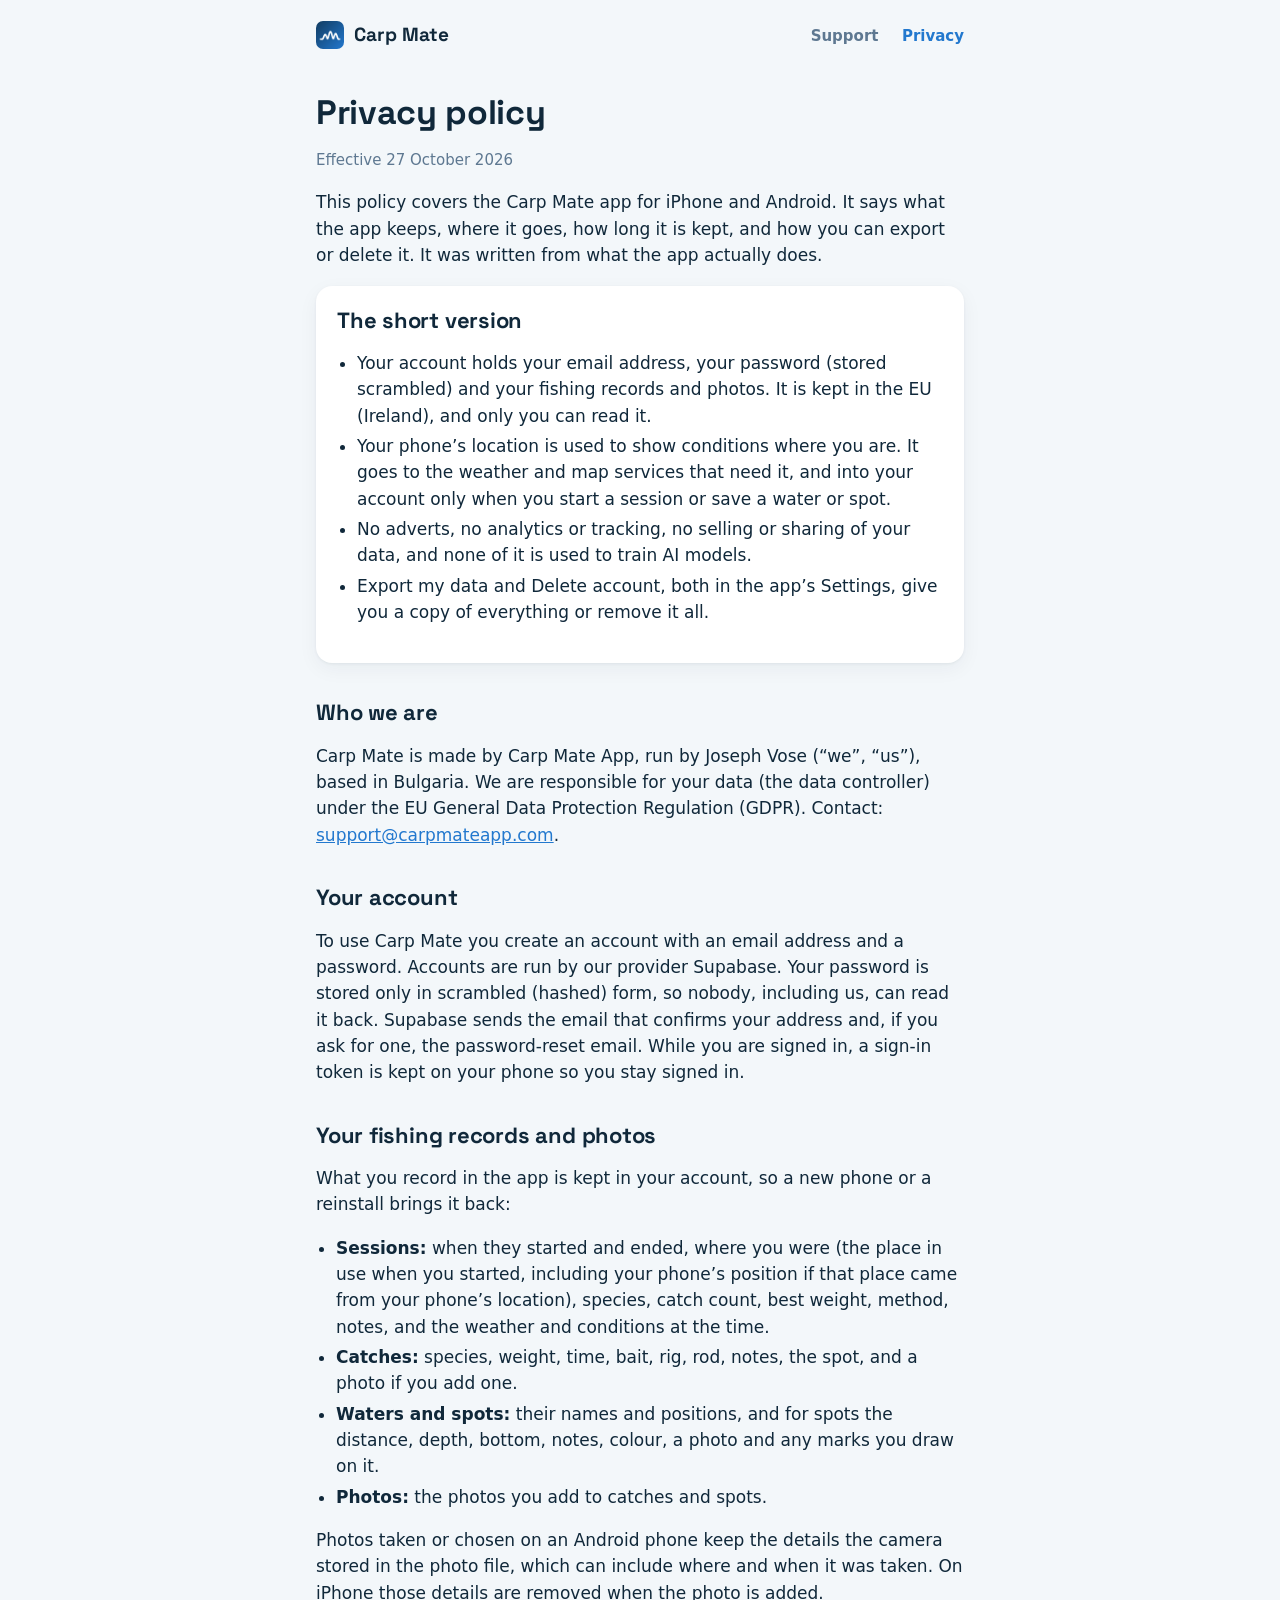
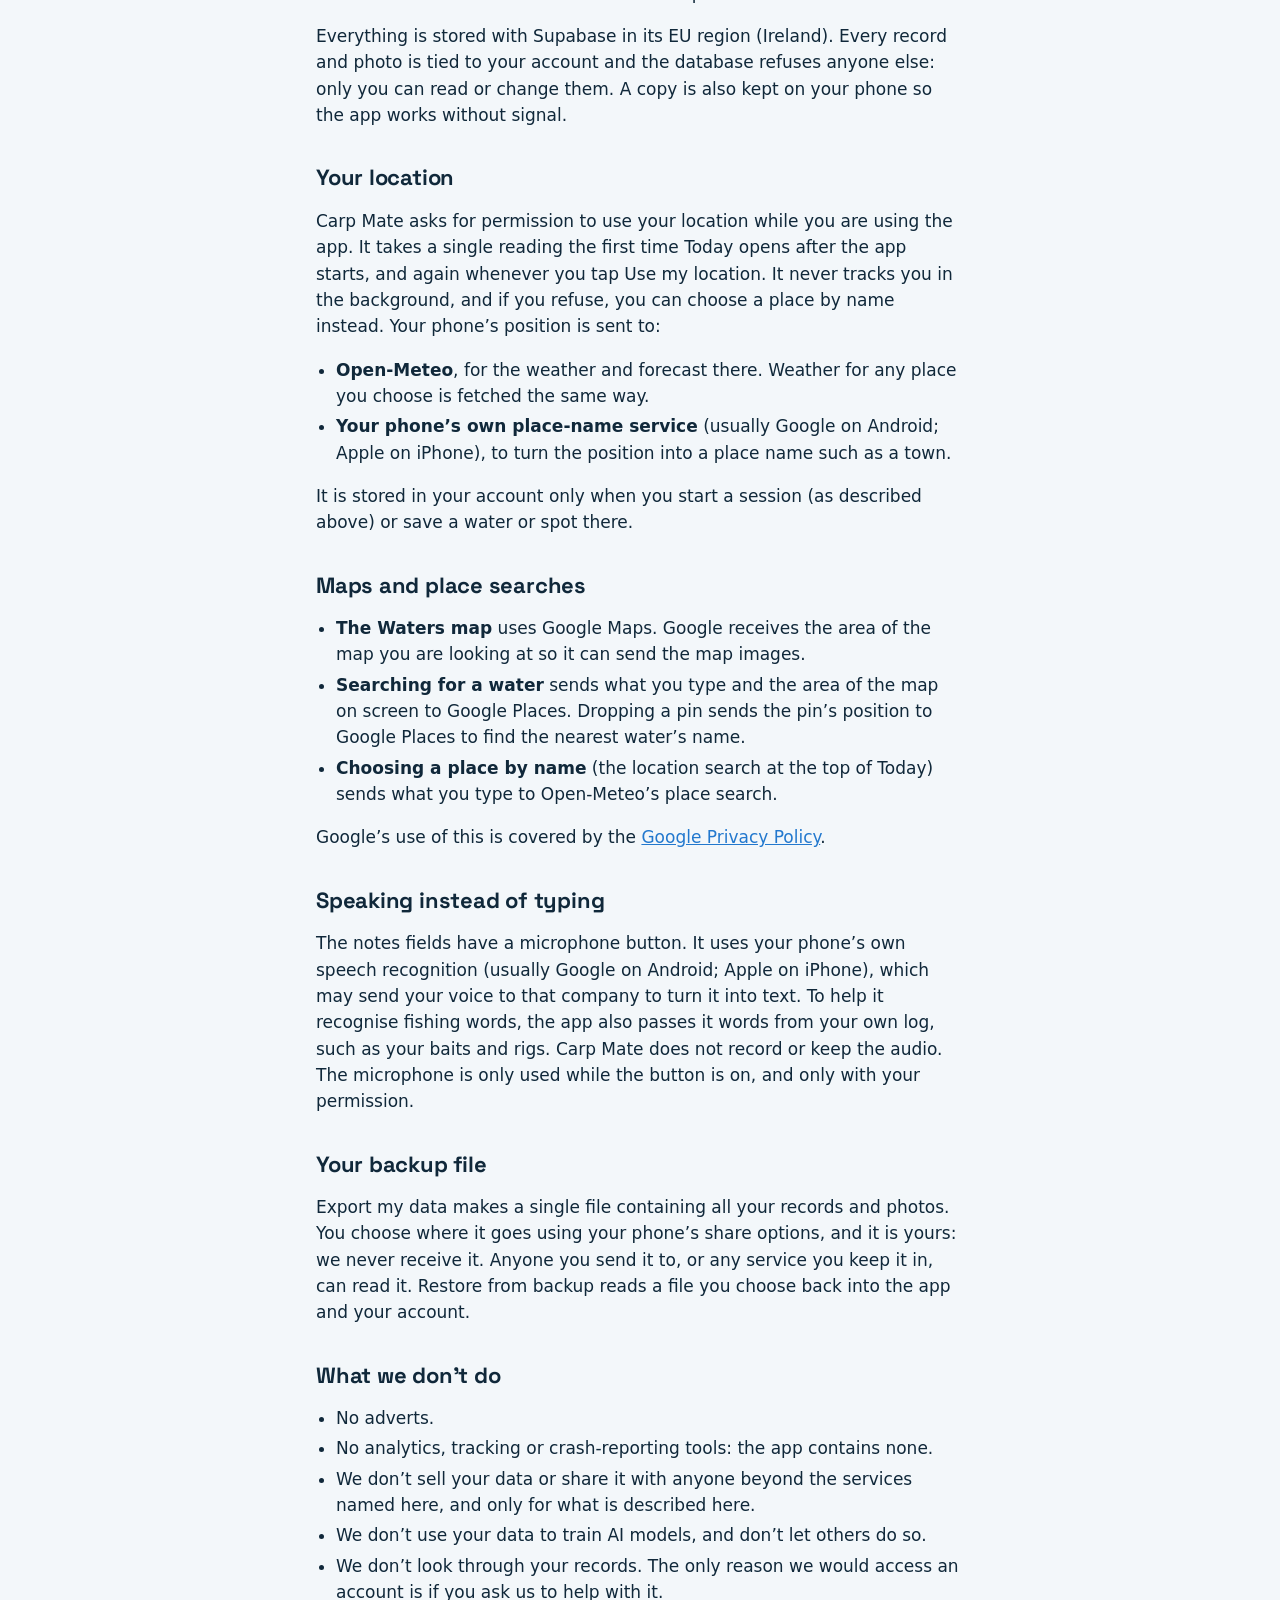
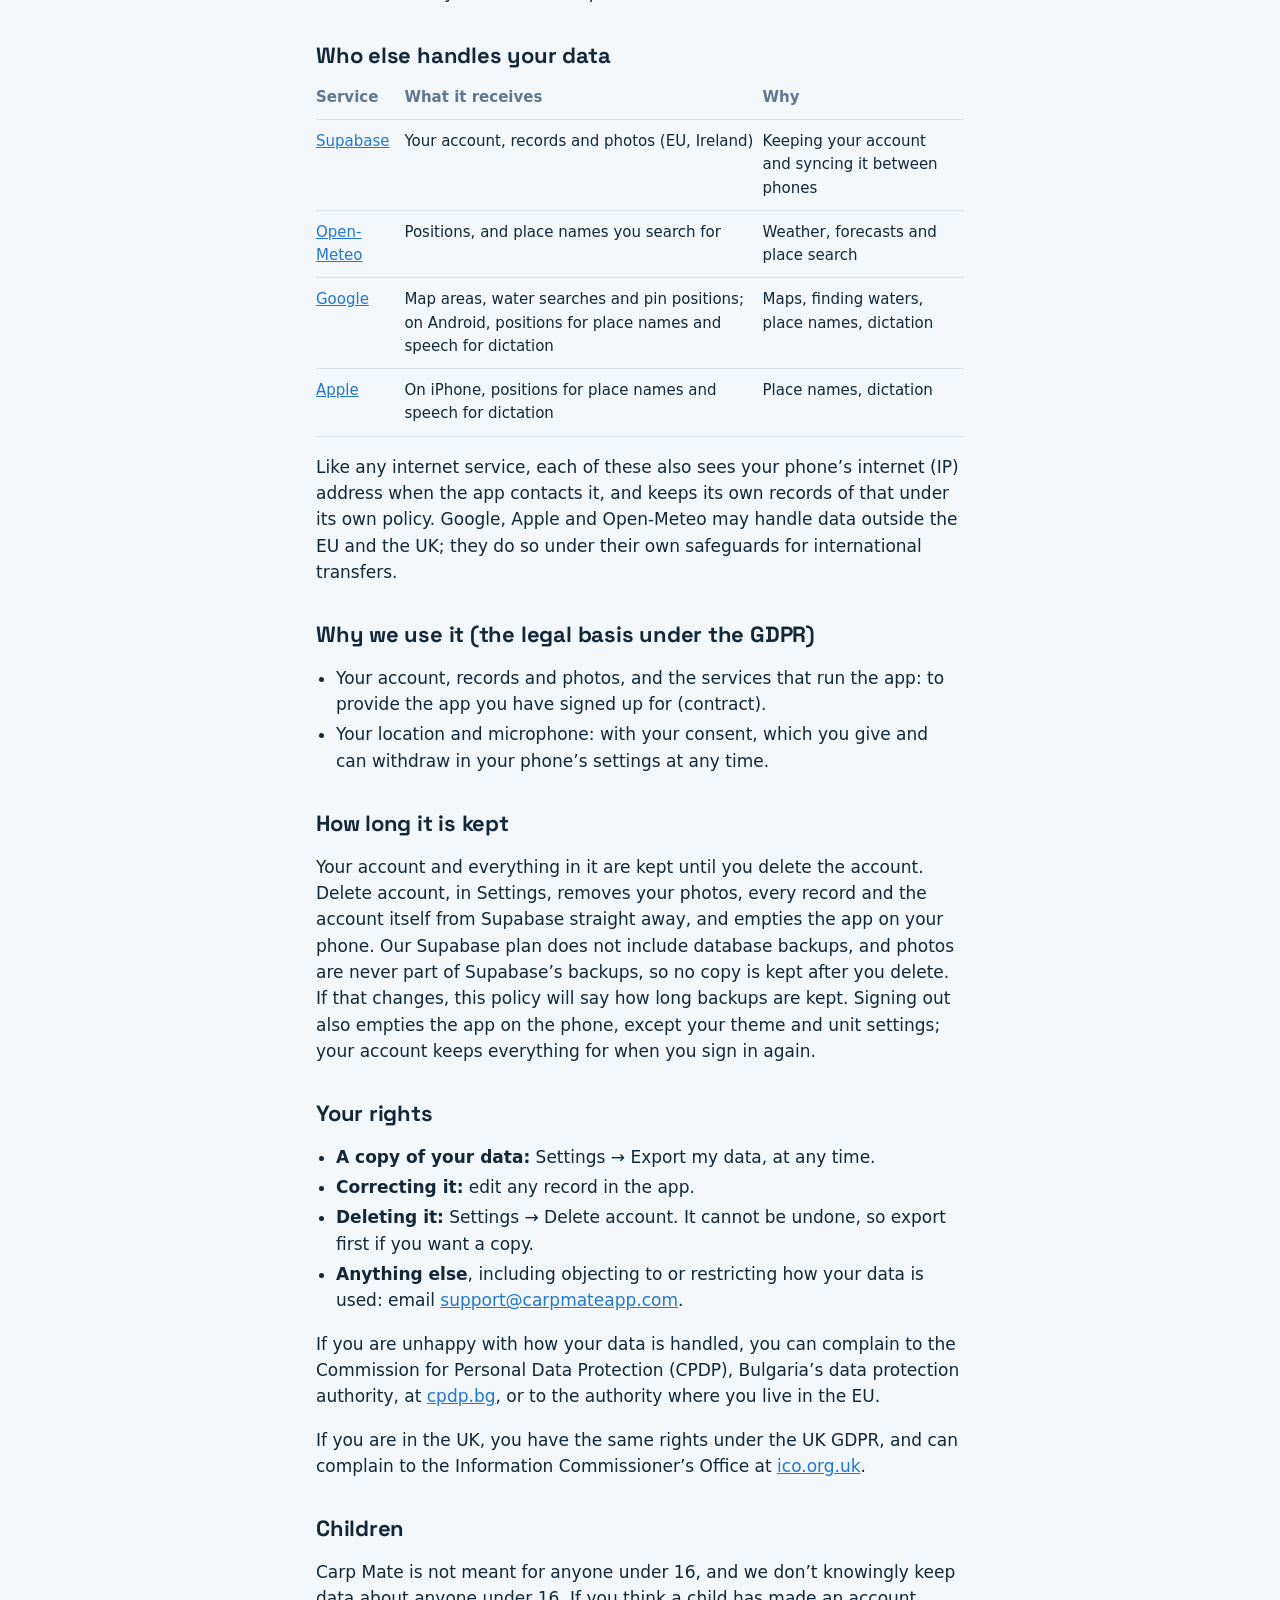
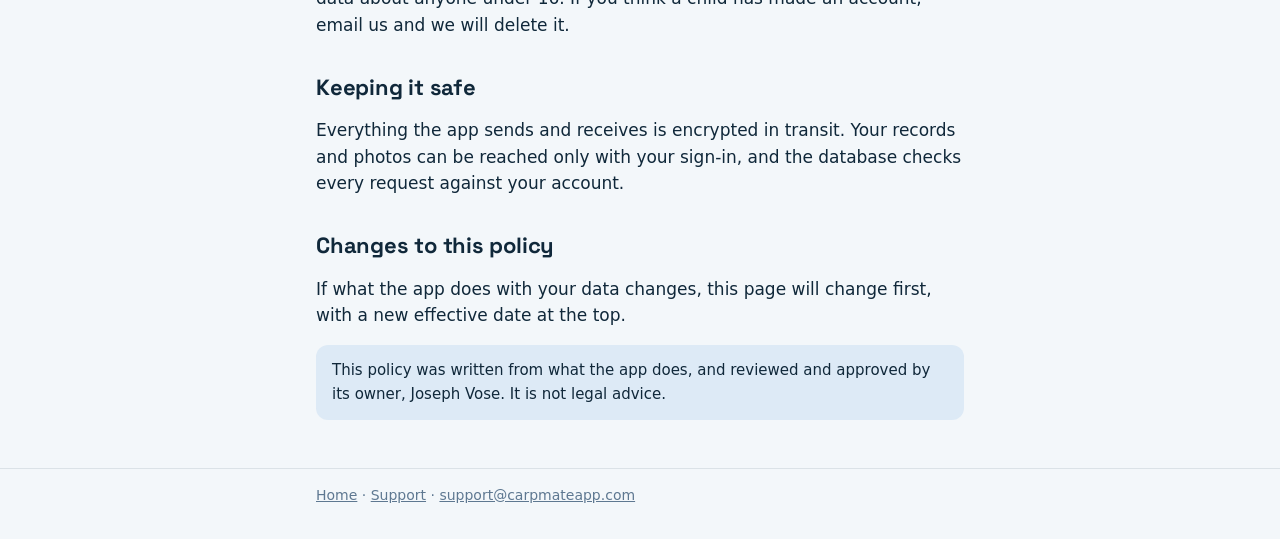
==== privacy/index.html @ 84f22485 "Privacy policy, as approved by the owner Written from what the app's code does (audited at 0d7dfba):" ====
<!doctype html>
<html lang="en-GB">
  <head>
    <meta charset="utf-8" />
    <meta name="viewport" content="width=device-width, initial-scale=1" />
    <title>Privacy policy · Carp Mate</title>
    <meta name="description" content="What Carp Mate keeps, where it goes, how long it is kept, and how to export or delete it." />
    <link rel="icon" href="/favicon.png" />
    <link rel="apple-touch-icon" href="/apple-touch-icon.png" />
    <link rel="stylesheet" href="/style.css" />
  </head>
  <body>
    <header class="site">
      <div class="wrap">
        <a class="brand" href="/"><img src="/favicon.png" alt="" />Carp Mate</a>
        <nav>
          <a href="/support/">Support</a>
          <a href="/privacy/" aria-current="page">Privacy</a>
        </nav>
      </div>
    </header>

    <main class="wrap">
      <h1>Privacy policy</h1>
      <p class="meta">Effective 27 October 2026</p>

      <p>
        This policy covers the Carp Mate app for iPhone and Android. It says what the app keeps,
        where it goes, how long it is kept, and how you can export or delete it. It was written from
        what the app actually does.
      </p>

      <div class="card">
        <h2 style="margin-top: 0">The short version</h2>
        <ul>
          <li>Your account holds your email address, your password (stored scrambled) and your fishing records and photos. It is kept in the EU (Ireland), and only you can read it.</li>
          <li>Your phone’s location is used to show conditions where you are. It goes to the weather and map services that need it, and into your account only when you start a session or save a water or spot.</li>
          <li>No adverts, no analytics or tracking, no selling or sharing of your data, and none of it is used to train AI models.</li>
          <li>Export my data and Delete account, both in the app’s Settings, give you a copy of everything or remove it all.</li>
        </ul>
      </div>

      <h2>Who we are</h2>
      <p>
        Carp Mate is made by Carp Mate App, run by Joseph Vose (“we”, “us”), based in
        Bulgaria. We are responsible for your data (the data controller) under the EU General Data
        Protection Regulation (GDPR). Contact:
        <a href="mailto:support@carpmateapp.com">support@carpmateapp.com</a>.
      </p>

      <h2>Your account</h2>
      <p>
        To use Carp Mate you create an account with an email address and a password. Accounts are
        run by our provider Supabase. Your password is stored only in scrambled (hashed) form, so
        nobody, including us, can read it back. Supabase sends the email that confirms your address
        and, if you ask for one, the password-reset email. While you are signed in, a sign-in token
        is kept on your phone so you stay signed in.
      </p>

      <h2>Your fishing records and photos</h2>
      <p>What you record in the app is kept in your account, so a new phone or a reinstall brings it back:</p>
      <ul>
        <li><strong>Sessions:</strong> when they started and ended, where you were (the place in use when you started, including your phone’s position if that place came from your phone’s location), species, catch count, best weight, method, notes, and the weather and conditions at the time.</li>
        <li><strong>Catches:</strong> species, weight, time, bait, rig, rod, notes, the spot, and a photo if you add one.</li>
        <li><strong>Waters and spots:</strong> their names and positions, and for spots the distance, depth, bottom, notes, colour, a photo and any marks you draw on it.</li>
        <li><strong>Photos:</strong> the photos you add to catches and spots.</li>
      </ul>
      <p>
        Photos taken or chosen on an Android phone keep the details the camera stored in the photo
        file, which can include where and when it was taken. On iPhone those details are removed
        when the photo is added.
      </p>
      <p>
        Everything is stored with Supabase in its EU region (Ireland). Every record and photo is tied
        to your account and the database refuses anyone else: only you can read or change them. A
        copy is also kept on your phone so the app works without signal.
      </p>

      <h2>Your location</h2>
      <p>
        Carp Mate asks for permission to use your location while you are using the app. It takes a
        single reading the first time Today opens after the app starts, and again whenever you tap Use my location. It never tracks you in
        the background, and if you refuse, you can choose a place by name instead. Your phone’s
        position is sent to:
      </p>
      <ul>
        <li><strong>Open-Meteo</strong>, for the weather and forecast there. Weather for any place you choose is fetched the same way.</li>
        <li><strong>Your phone’s own place-name service</strong> (usually Google on Android; Apple on iPhone), to turn the position into a place name such as a town.</li>
      </ul>
      <p>
        It is stored in your account only when you start a session (as described above) or save a
        water or spot there.
      </p>

      <h2>Maps and place searches</h2>
      <ul>
        <li><strong>The Waters map</strong> uses Google Maps. Google receives the area of the map you are looking at so it can send the map images.</li>
        <li><strong>Searching for a water</strong> sends what you type and the area of the map on screen to Google Places. Dropping a pin sends the pin’s position to Google Places to find the nearest water’s name.</li>
        <li><strong>Choosing a place by name</strong> (the location search at the top of Today) sends what you type to Open-Meteo’s place search.</li>
      </ul>
      <p>
        Google’s use of this is covered by the
        <a href="https://policies.google.com/privacy">Google Privacy Policy</a>.
      </p>

      <h2>Speaking instead of typing</h2>
      <p>
        The notes fields have a microphone button. It uses your phone’s own speech recognition
        (usually Google on Android; Apple on iPhone), which may send your voice to that company to turn it
        into text. To help it recognise fishing words, the app also passes it words from your own log,
        such as your baits and rigs. Carp Mate does not record or keep the audio. The microphone is
        only used while the button is on, and only with your permission.
      </p>

      <h2>Your backup file</h2>
      <p>
        Export my data makes a single file containing all your records and photos. You choose where
        it goes using your phone’s share options, and it is yours: we never receive it. Anyone you
        send it to, or any service you keep it in, can read it. Restore from backup reads a file you
        choose back into the app and your account.
      </p>

      <h2>What we don’t do</h2>
      <ul>
        <li>No adverts.</li>
        <li>No analytics, tracking or crash-reporting tools: the app contains none.</li>
        <li>We don’t sell your data or share it with anyone beyond the services named here, and only for what is described here.</li>
        <li>We don’t use your data to train AI models, and don’t let others do so.</li>
        <li>We don’t look through your records. The only reason we would access an account is if you ask us to help with it.</li>
      </ul>

      <h2 id="who-else">Who else handles your data</h2>
      <div class="table-scroll">
        <table>
          <thead>
            <tr><th>Service</th><th>What it receives</th><th>Why</th></tr>
          </thead>
          <tbody>
            <tr>
              <td><a href="https://supabase.com/privacy">Supabase</a></td>
              <td>Your account, records and photos (EU, Ireland)</td>
              <td>Keeping your account and syncing it between phones</td>
            </tr>
            <tr>
              <td><a href="https://open-meteo.com/en/terms">Open-Meteo</a></td>
              <td>Positions, and place names you search for</td>
              <td>Weather, forecasts and place search</td>
            </tr>
            <tr>
              <td><a href="https://policies.google.com/privacy">Google</a></td>
              <td>Map areas, water searches and pin positions; on Android, positions for place names and speech for dictation</td>
              <td>Maps, finding waters, place names, dictation</td>
            </tr>
            <tr>
              <td><a href="https://www.apple.com/legal/privacy/">Apple</a></td>
              <td>On iPhone, positions for place names and speech for dictation</td>
              <td>Place names, dictation</td>
            </tr>
          </tbody>
        </table>
      </div>
      <p>
        Like any internet service, each of these also sees your phone’s internet (IP) address when the
        app contacts it, and keeps its own records of that under its own policy. Google, Apple and
        Open-Meteo may handle data outside the EU and the UK; they do so under their own safeguards
        for international transfers.
      </p>

      <h2>Why we use it (the legal basis under the GDPR)</h2>
      <ul>
        <li>Your account, records and photos, and the services that run the app: to provide the app you have signed up for (contract).</li>
        <li>Your location and microphone: with your consent, which you give and can withdraw in your phone’s settings at any time.</li>
      </ul>

      <h2>How long it is kept</h2>
      <p>
        Your account and everything in it are kept until you delete the account. Delete account, in
        Settings, removes your photos, every record and the account itself from Supabase straight
        away, and empties the app on your phone. Our Supabase plan does not include database
        backups, and photos are never part of Supabase’s backups, so no copy is kept after you
        delete. If that changes, this policy will say how long backups are kept. Signing out also empties the app on the phone,
        except your theme and unit settings; your account keeps everything for when you sign in
        again.
      </p>

      <h2>Your rights</h2>
      <ul>
        <li><strong>A copy of your data:</strong> Settings → Export my data, at any time.</li>
        <li><strong>Correcting it:</strong> edit any record in the app.</li>
        <li><strong>Deleting it:</strong> Settings → Delete account. It cannot be undone, so export first if you want a copy.</li>
        <li><strong>Anything else</strong>, including objecting to or restricting how your data is used: email <a href="mailto:support@carpmateapp.com">support@carpmateapp.com</a>.</li>
      </ul>
      <p>
        If you are unhappy with how your data is handled, you can complain to the Commission for
        Personal Data Protection (CPDP), Bulgaria’s data protection authority, at
        <a href="https://cpdp.bg/">cpdp.bg</a>, or to the authority where you live in the EU.
      </p>
      <p>
        If you are in the UK, you have the same rights under the UK GDPR, and can complain to the
        Information Commissioner’s Office at
        <a href="https://ico.org.uk/make-a-complaint/">ico.org.uk</a>.
      </p>

      <h2>Children</h2>
      <p>
        Carp Mate is not meant for anyone under 16, and we don’t knowingly keep data about anyone
        under 16. If you think a child has made an account, email us and we will delete it.
      </p>

      <h2>Keeping it safe</h2>
      <p>
        Everything the app sends and receives is encrypted in transit. Your records and photos can
        be reached only with your sign-in, and the database checks every request against your
        account.
      </p>

      <h2>Changes to this policy</h2>
      <p>
        If what the app does with your data changes, this page will change first, with a new
        effective date at the top.
      </p>

      <p class="note">
        This policy was written from what the app does, and reviewed and approved by its owner,
        Joseph Vose. It is not legal advice.
      </p>
    </main>

    <footer class="site">
      <div class="wrap">
        <a href="/">Home</a> · <a href="/support/">Support</a> ·
        <a href="mailto:support@carpmateapp.com">support@carpmateapp.com</a>
      </div>
    </footer>
  </body>
</html>
---- style.css ----
/* Carp Mate site: the app's own tokens, light and dark. No external requests. */

@font-face {
  font-family: 'Space Grotesk';
  src: url('/fonts/SpaceGrotesk_600SemiBold.ttf') format('truetype');
  font-weight: 600;
  font-display: swap;
}
@font-face {
  font-family: 'Space Grotesk';
  src: url('/fonts/SpaceGrotesk_700Bold.ttf') format('truetype');
  font-weight: 700;
  font-display: swap;
}

:root {
  --ground: #f3f7fa;
  --card: #ffffff;
  --ink: #10283a;
  --muted: #5e7891;
  --faint: #93a9bc;
  --accent: #2278ce;
  --accent-soft: rgba(34, 120, 206, 0.1);
  --divider: rgba(16, 40, 58, 0.1);
  --shadow: 0 1px 3px rgba(16, 40, 58, 0.06), 0 6px 20px rgba(16, 40, 58, 0.05);
  --hairline: transparent;
  color-scheme: light dark;
}

@media (prefers-color-scheme: dark) {
  :root {
    --ground: #0a100d;
    --card: #121a14;
    --ink: #e6efe8;
    --muted: #8aa091;
    --faint: #566459;
    --accent: #a9e344;
    --accent-soft: rgba(169, 227, 68, 0.1);
    --divider: rgba(230, 255, 240, 0.1);
    --shadow: none;
    --hairline: rgba(230, 255, 240, 0.08);
  }
}

* {
  box-sizing: border-box;
}

html {
  -webkit-text-size-adjust: 100%;
}

body {
  margin: 0;
  background: var(--ground);
  color: var(--ink);
  font: 17px/1.55 system-ui, -apple-system, 'Segoe UI', Roboto, sans-serif;
}

.wrap {
  max-width: 680px;
  margin: 0 auto;
  padding: 0 16px;
}

header.site {
  padding: 20px 0;
}
header.site .wrap {
  display: flex;
  align-items: center;
  justify-content: space-between;
  gap: 16px;
}
.brand {
  display: flex;
  align-items: center;
  gap: 10px;
  color: var(--ink);
  text-decoration: none;
  font-family: 'Space Grotesk', system-ui, sans-serif;
  font-weight: 700;
  font-size: 19px;
}
.brand img {
  width: 28px;
  height: 28px;
  border-radius: 7px;
}
nav a {
  color: var(--muted);
  text-decoration: none;
  font-weight: 600;
  font-size: 15px;
  margin-left: 18px;
}
nav a:hover,
nav a[aria-current='page'] {
  color: var(--accent);
}

h1,
h2,
h3 {
  font-family: 'Space Grotesk', system-ui, sans-serif;
  line-height: 1.2;
  letter-spacing: -0.01em;
}
h1 {
  font-size: 34px;
  margin: 24px 0 8px;
}
h2 {
  font-size: 22px;
  margin: 36px 0 8px;
}
h3 {
  font-size: 18px;
  margin: 24px 0 6px;
}

a {
  color: var(--accent);
}

.lead {
  color: var(--muted);
  font-size: 19px;
  margin-top: 0;
}

.card {
  background: var(--card);
  border-radius: 16px;
  box-shadow: var(--shadow);
  border: 1px solid var(--hairline);
  padding: 20px;
  margin: 16px 0;
}

.meta {
  color: var(--muted);
  font-size: 15px;
}

.note {
  background: var(--accent-soft);
  border-radius: 12px;
  padding: 14px 16px;
  margin: 16px 0;
  font-size: 15px;
}

table {
  width: 100%;
  border-collapse: collapse;
  font-size: 15px;
}
th,
td {
  text-align: left;
  vertical-align: top;
  padding: 10px 8px 10px 0;
  border-bottom: 1px solid var(--divider);
}
th {
  color: var(--muted);
  font-weight: 600;
}
.table-scroll {
  overflow-x: auto;
}

ul {
  padding-left: 20px;
}
li {
  margin: 4px 0;
}

/* Home */
.hero {
  text-align: left;
  padding: 24px 0 8px;
}
.hero svg {
  display: block;
  width: 100%;
  height: auto;
  max-height: 240px;
}
.hero h1 {
  font-size: 44px;
  margin: 8px 0 4px;
}
.points {
  list-style: none;
  padding: 0;
}
.points li {
  margin: 10px 0;
}
.points strong {
  font-family: 'Space Grotesk', system-ui, sans-serif;
}
.availability {
  color: var(--muted);
}

footer.site {
  margin: 48px 0 32px;
  padding-top: 16px;
  border-top: 1px solid var(--divider);
  color: var(--muted);
  font-size: 14px;
}
footer.site a {
  color: var(--muted);
}

@media (max-width: 420px) {
  h1 {
    font-size: 28px;
  }
  .hero h1 {
    font-size: 36px;
  }
  nav a {
    margin-left: 12px;
  }
}
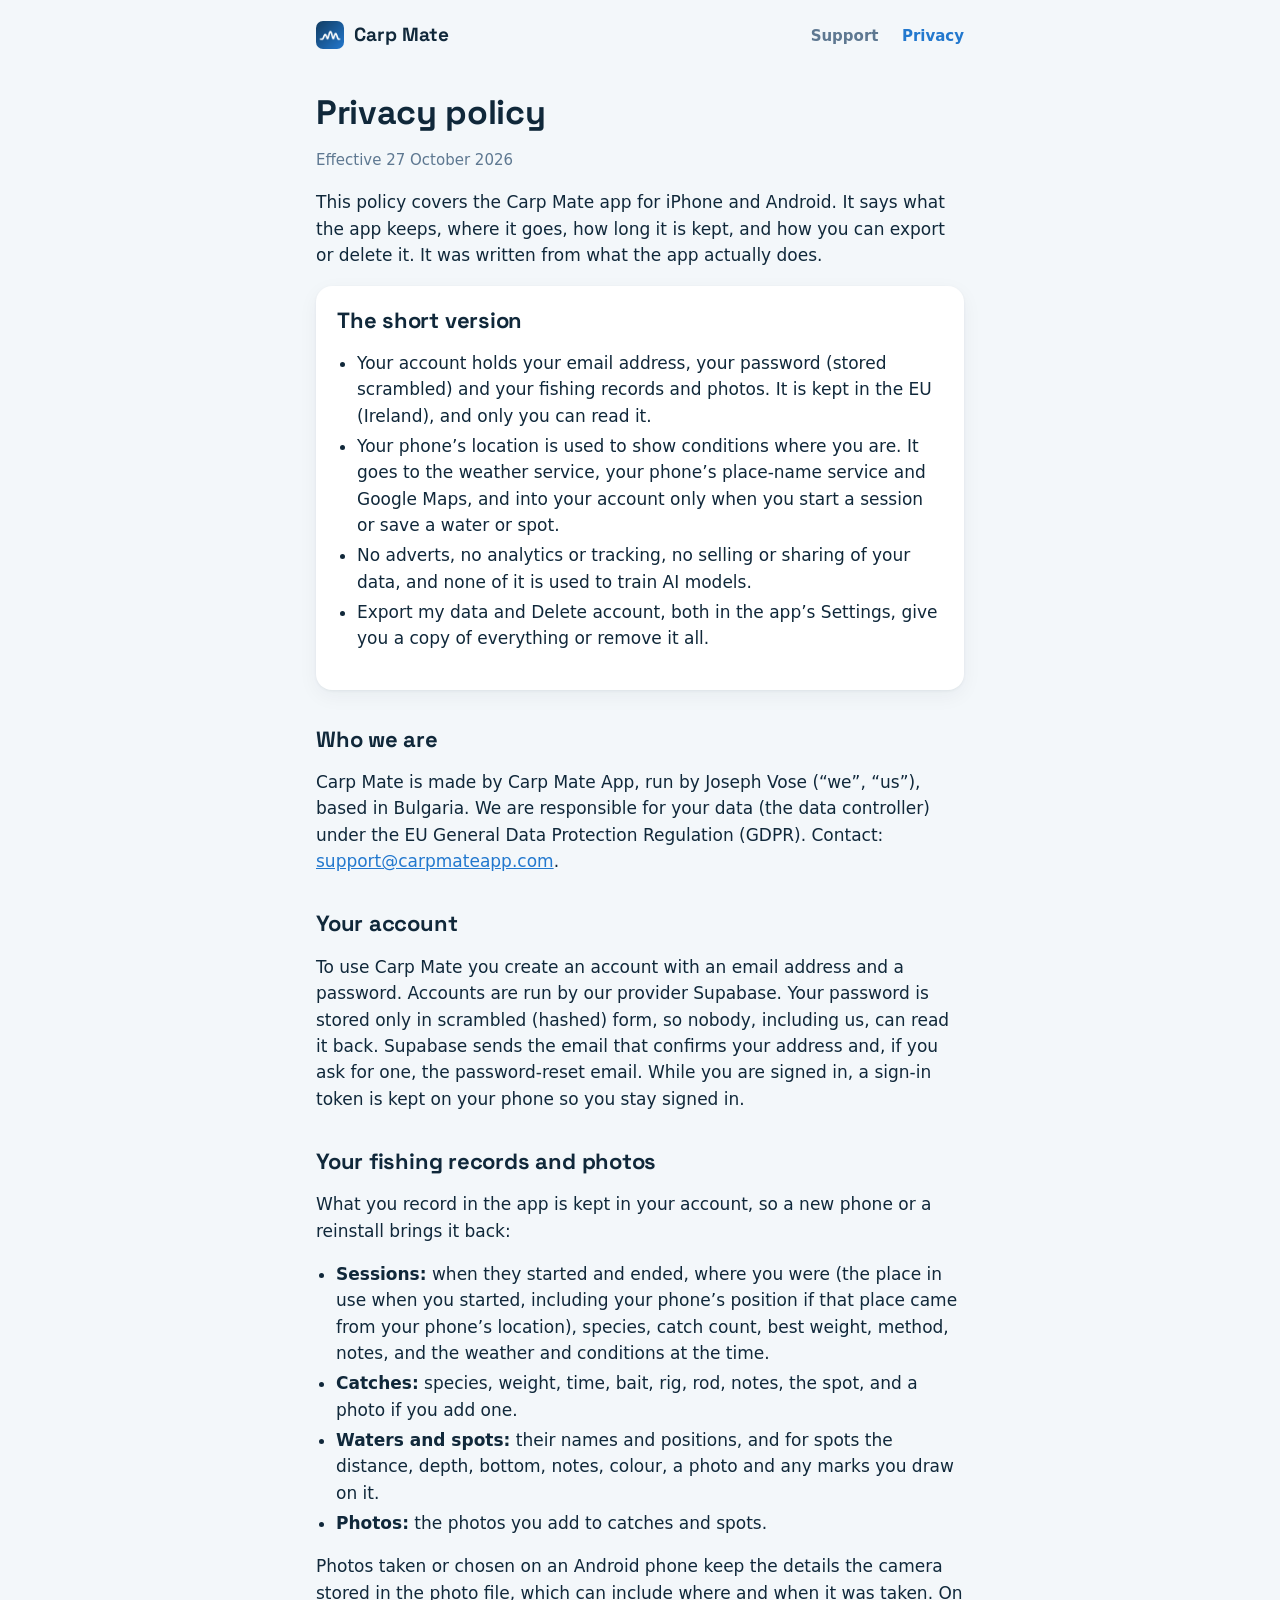
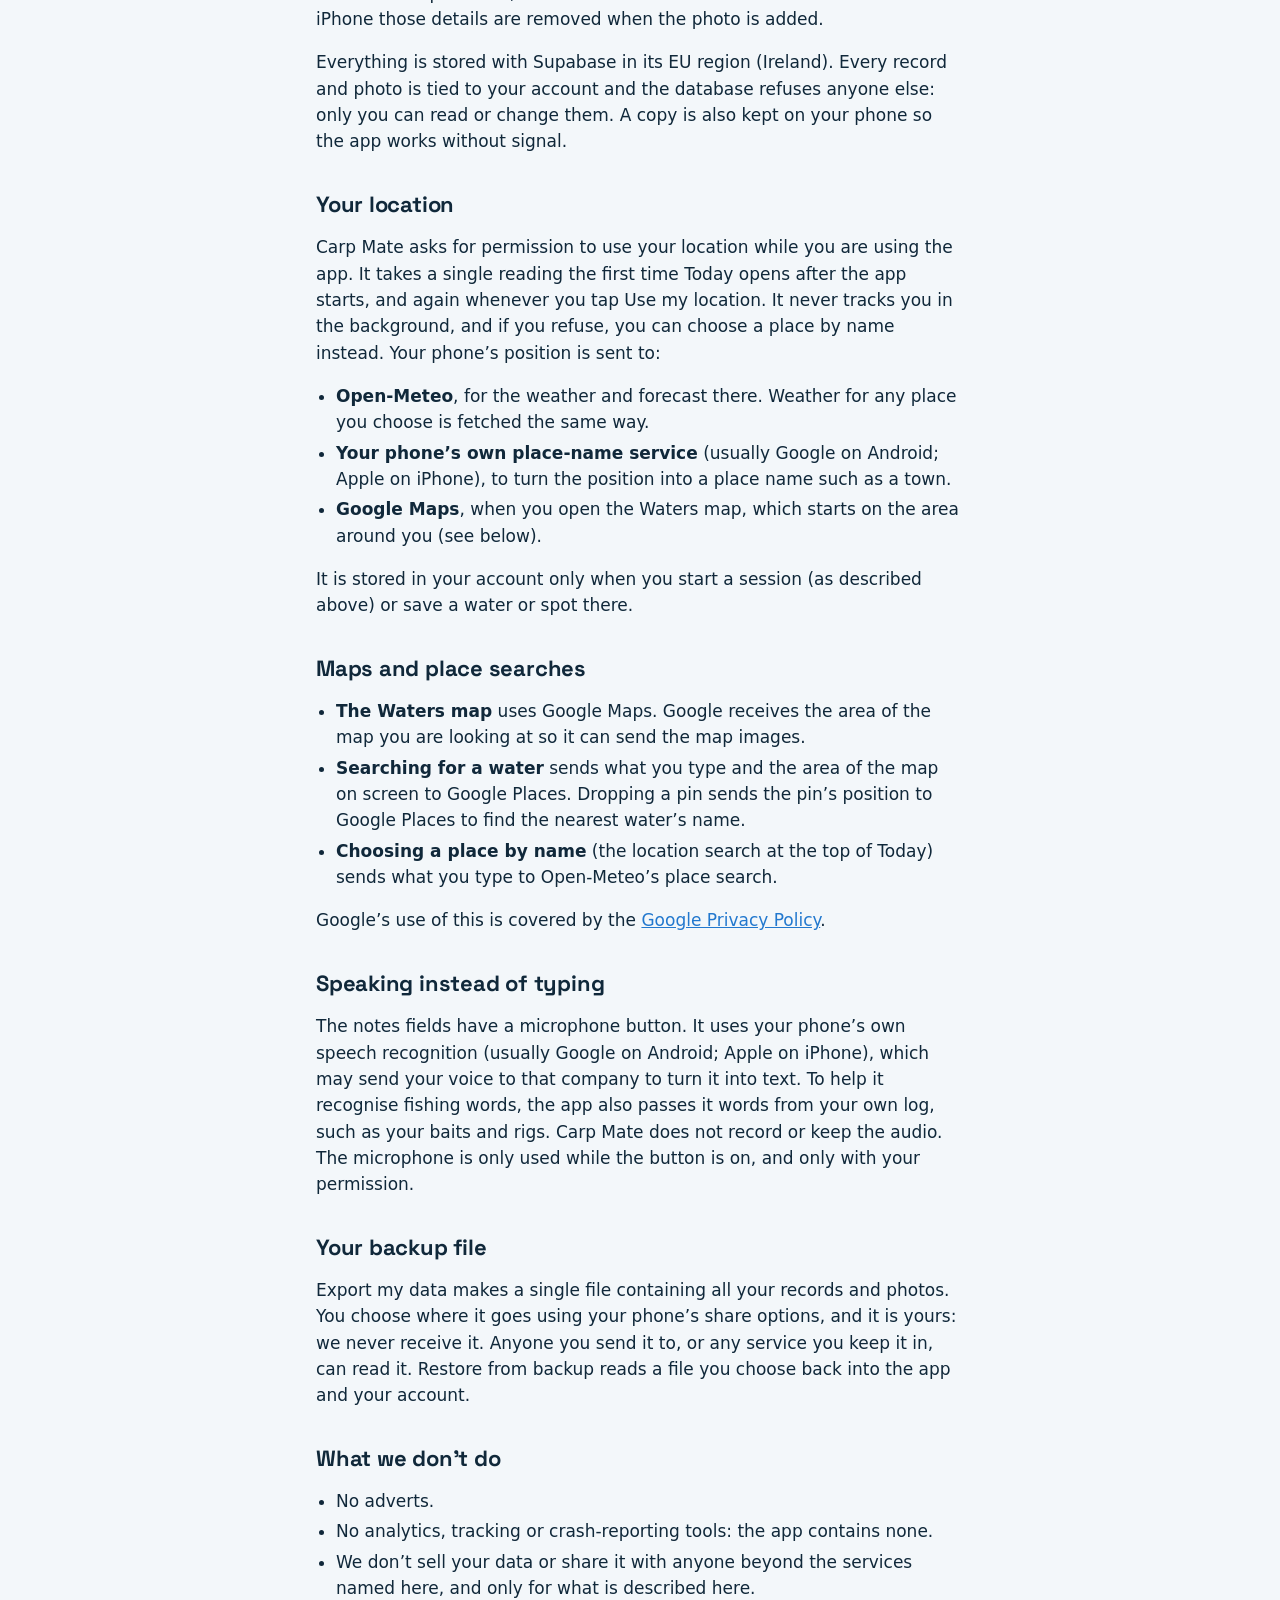
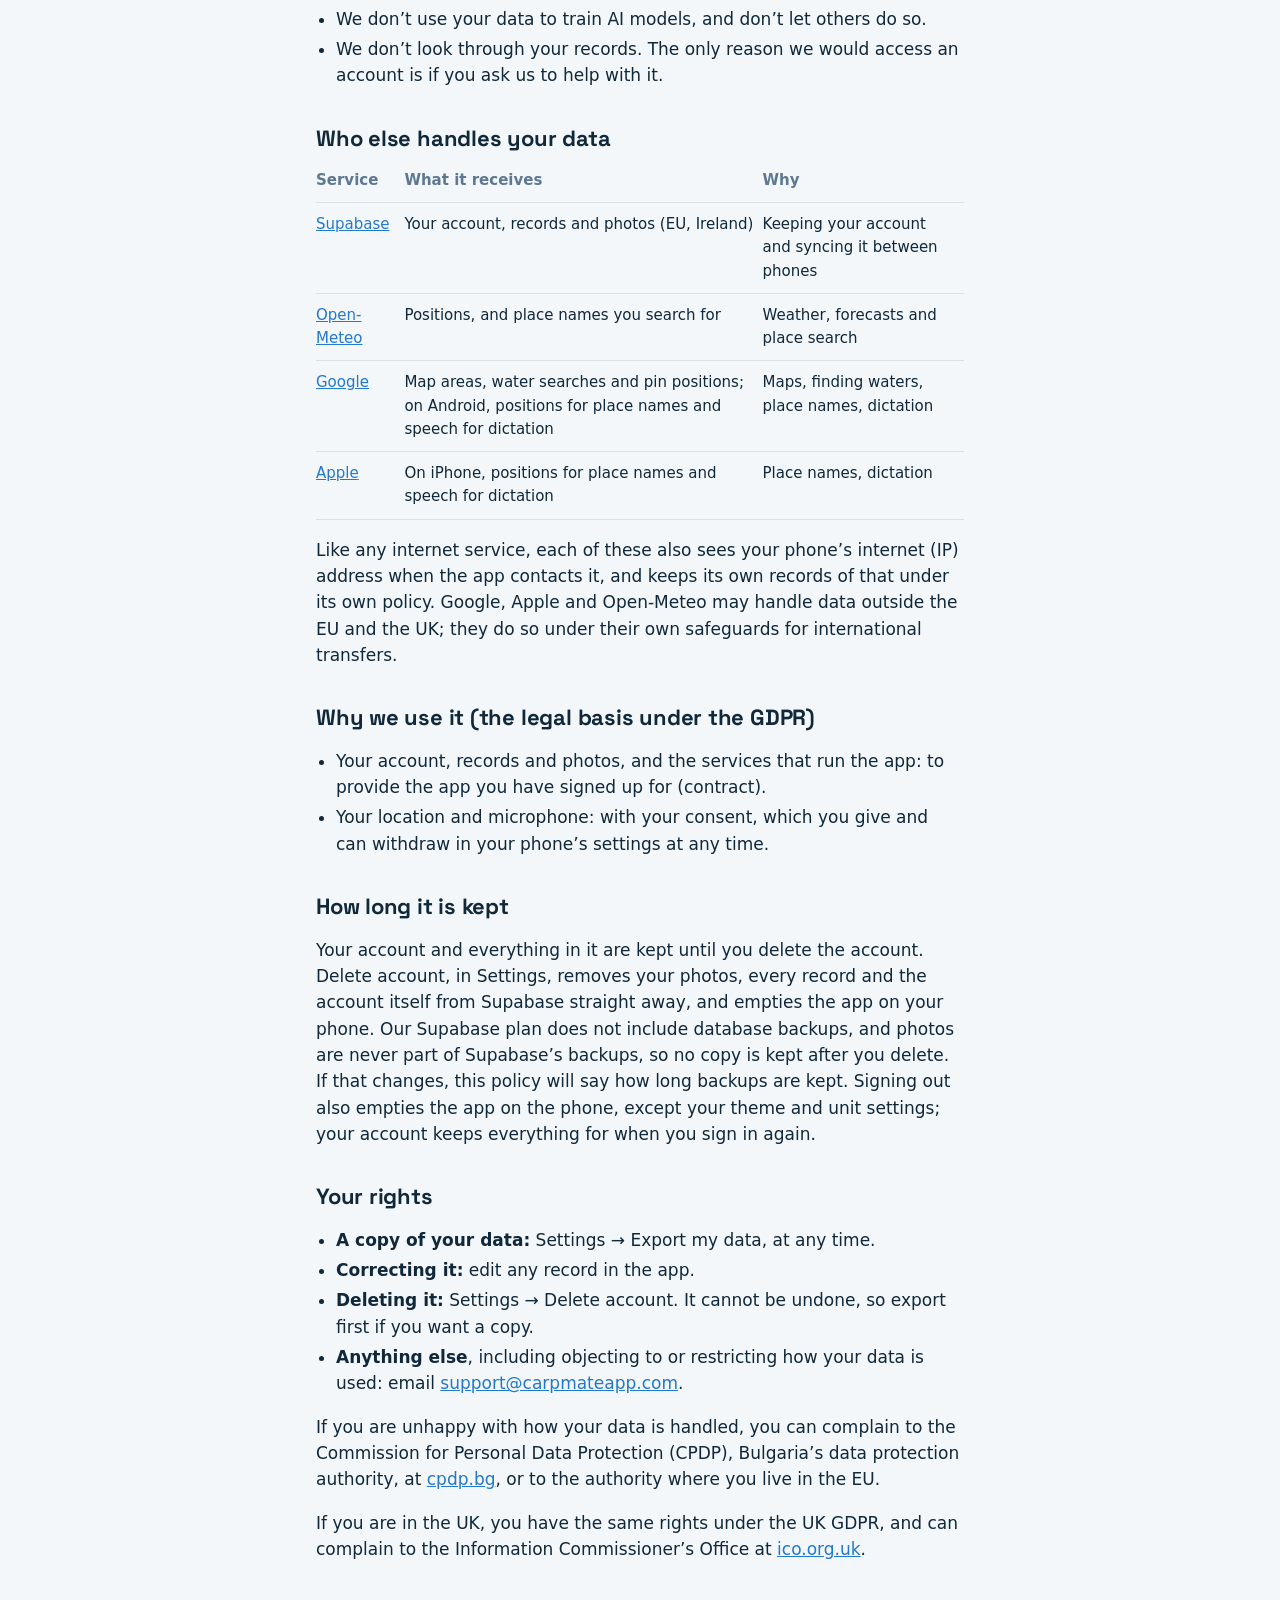
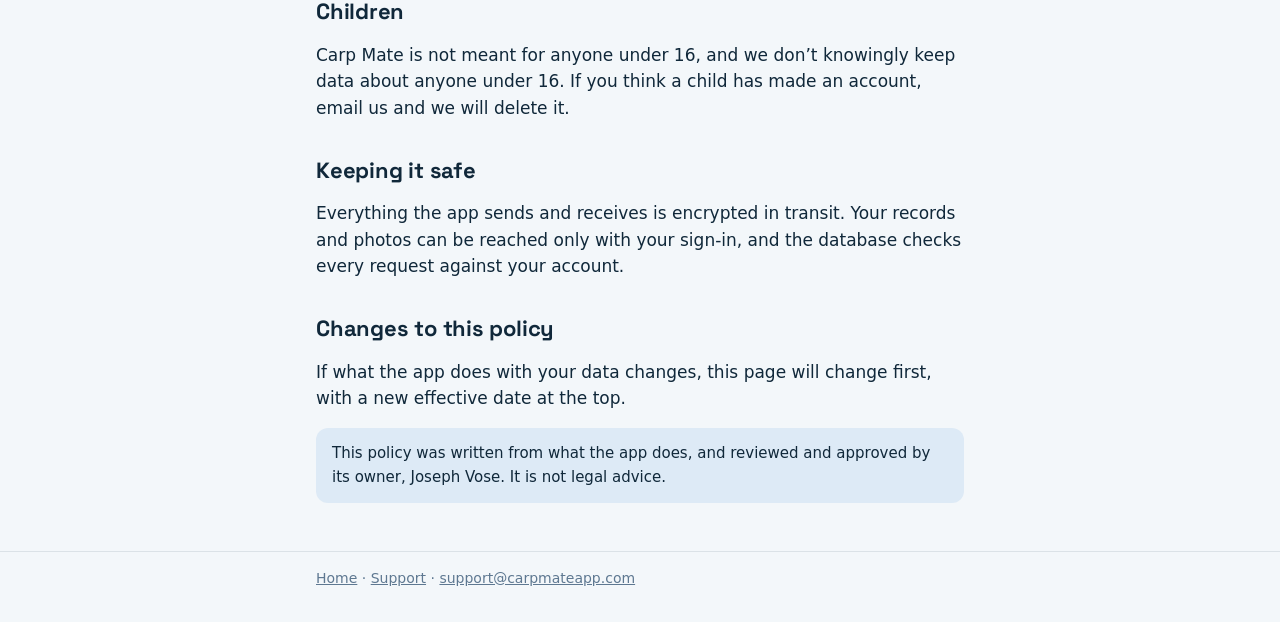
==== commit 96d5a0c9: "Privacy: the location summary names the same three services as the detail The Waters map opens on th" ====
--- a/privacy/index.html
+++ b/privacy/index.html
@@ -34,7 +34,7 @@
         <h2 style="margin-top: 0">The short version</h2>
         <ul>
           <li>Your account holds your email address, your password (stored scrambled) and your fishing records and photos. It is kept in the EU (Ireland), and only you can read it.</li>
-          <li>Your phone’s location is used to show conditions where you are. It goes to the weather and map services that need it, and into your account only when you start a session or save a water or spot.</li>
+          <li>Your phone’s location is used to show conditions where you are. It goes to the weather service, your phone’s place-name service and Google Maps, and into your account only when you start a session or save a water or spot.</li>
           <li>No adverts, no analytics or tracking, no selling or sharing of your data, and none of it is used to train AI models.</li>
           <li>Export my data and Delete account, both in the app’s Settings, give you a copy of everything or remove it all.</li>
         </ul>
@@ -86,6 +86,7 @@
       <ul>
         <li><strong>Open-Meteo</strong>, for the weather and forecast there. Weather for any place you choose is fetched the same way.</li>
         <li><strong>Your phone’s own place-name service</strong> (usually Google on Android; Apple on iPhone), to turn the position into a place name such as a town.</li>
+        <li><strong>Google Maps</strong>, when you open the Waters map, which starts on the area around you (see below).</li>
       </ul>
       <p>
         It is stored in your account only when you start a session (as described above) or save a
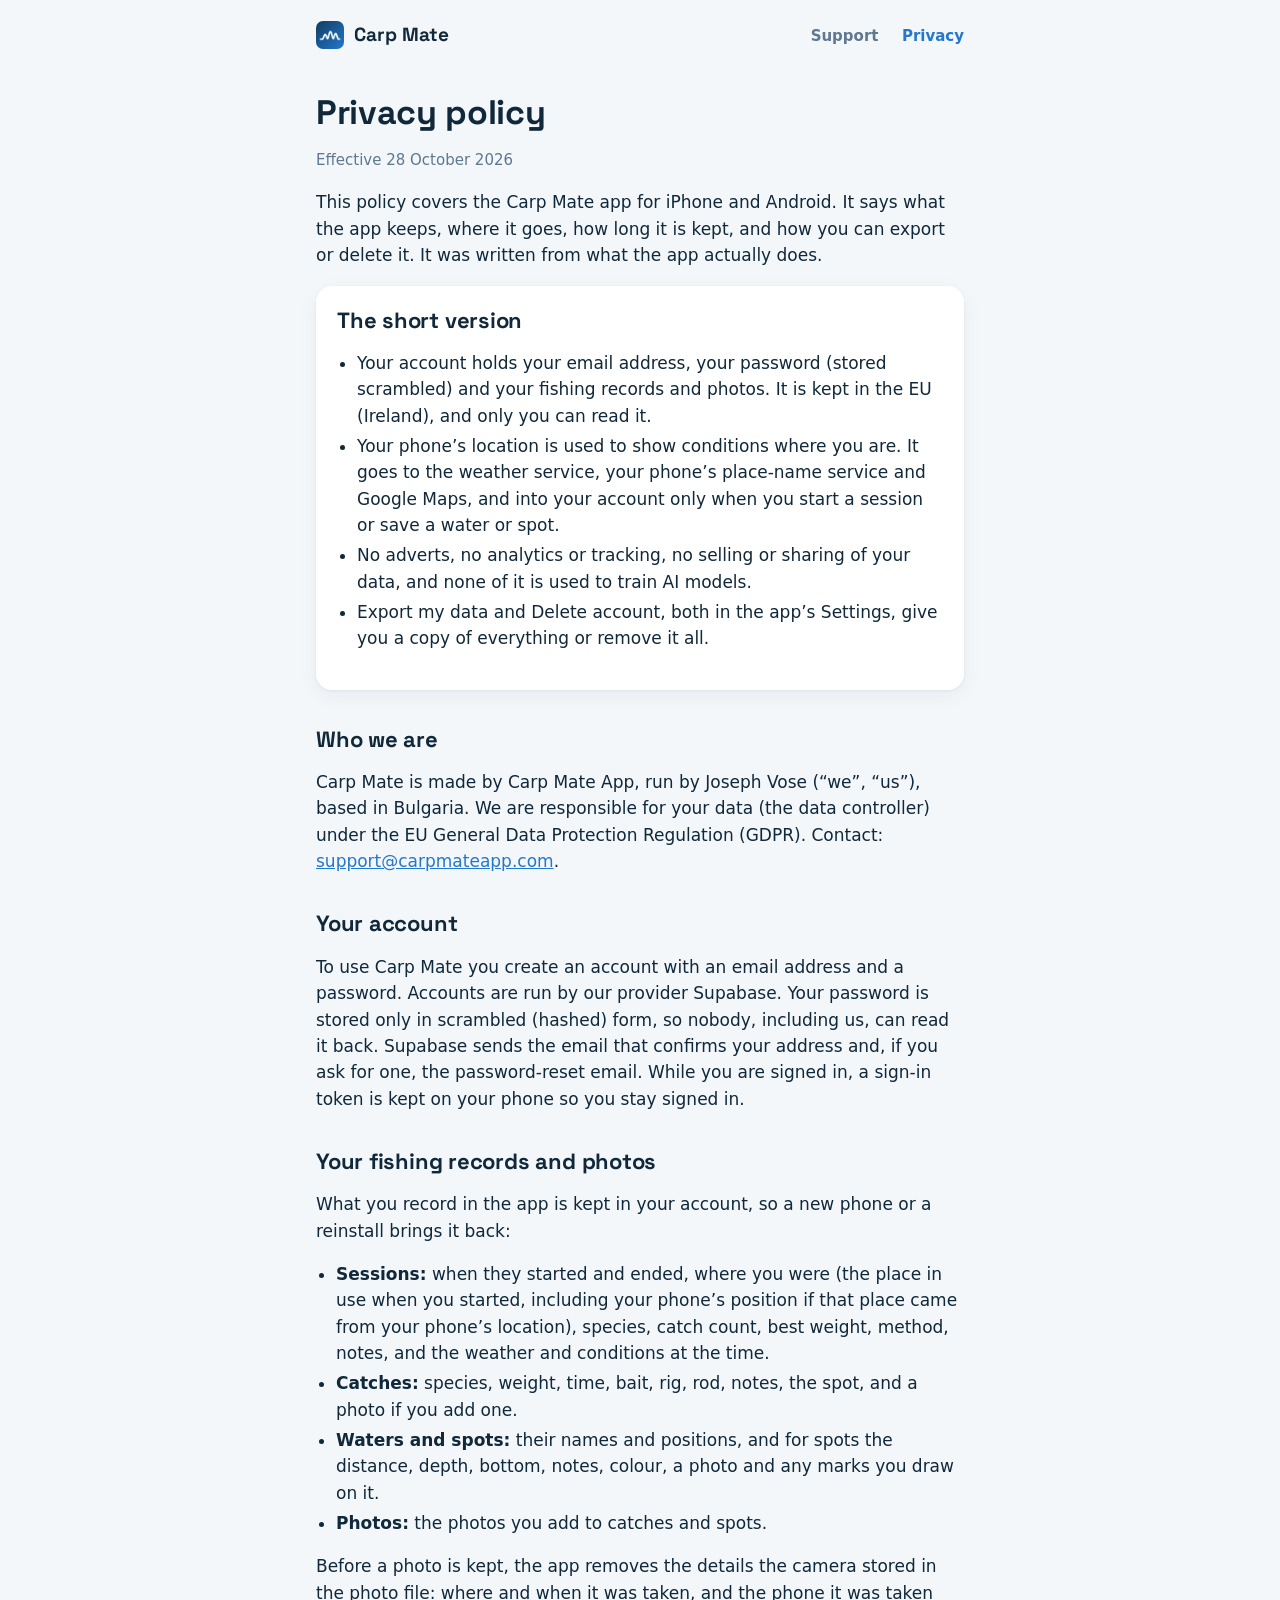
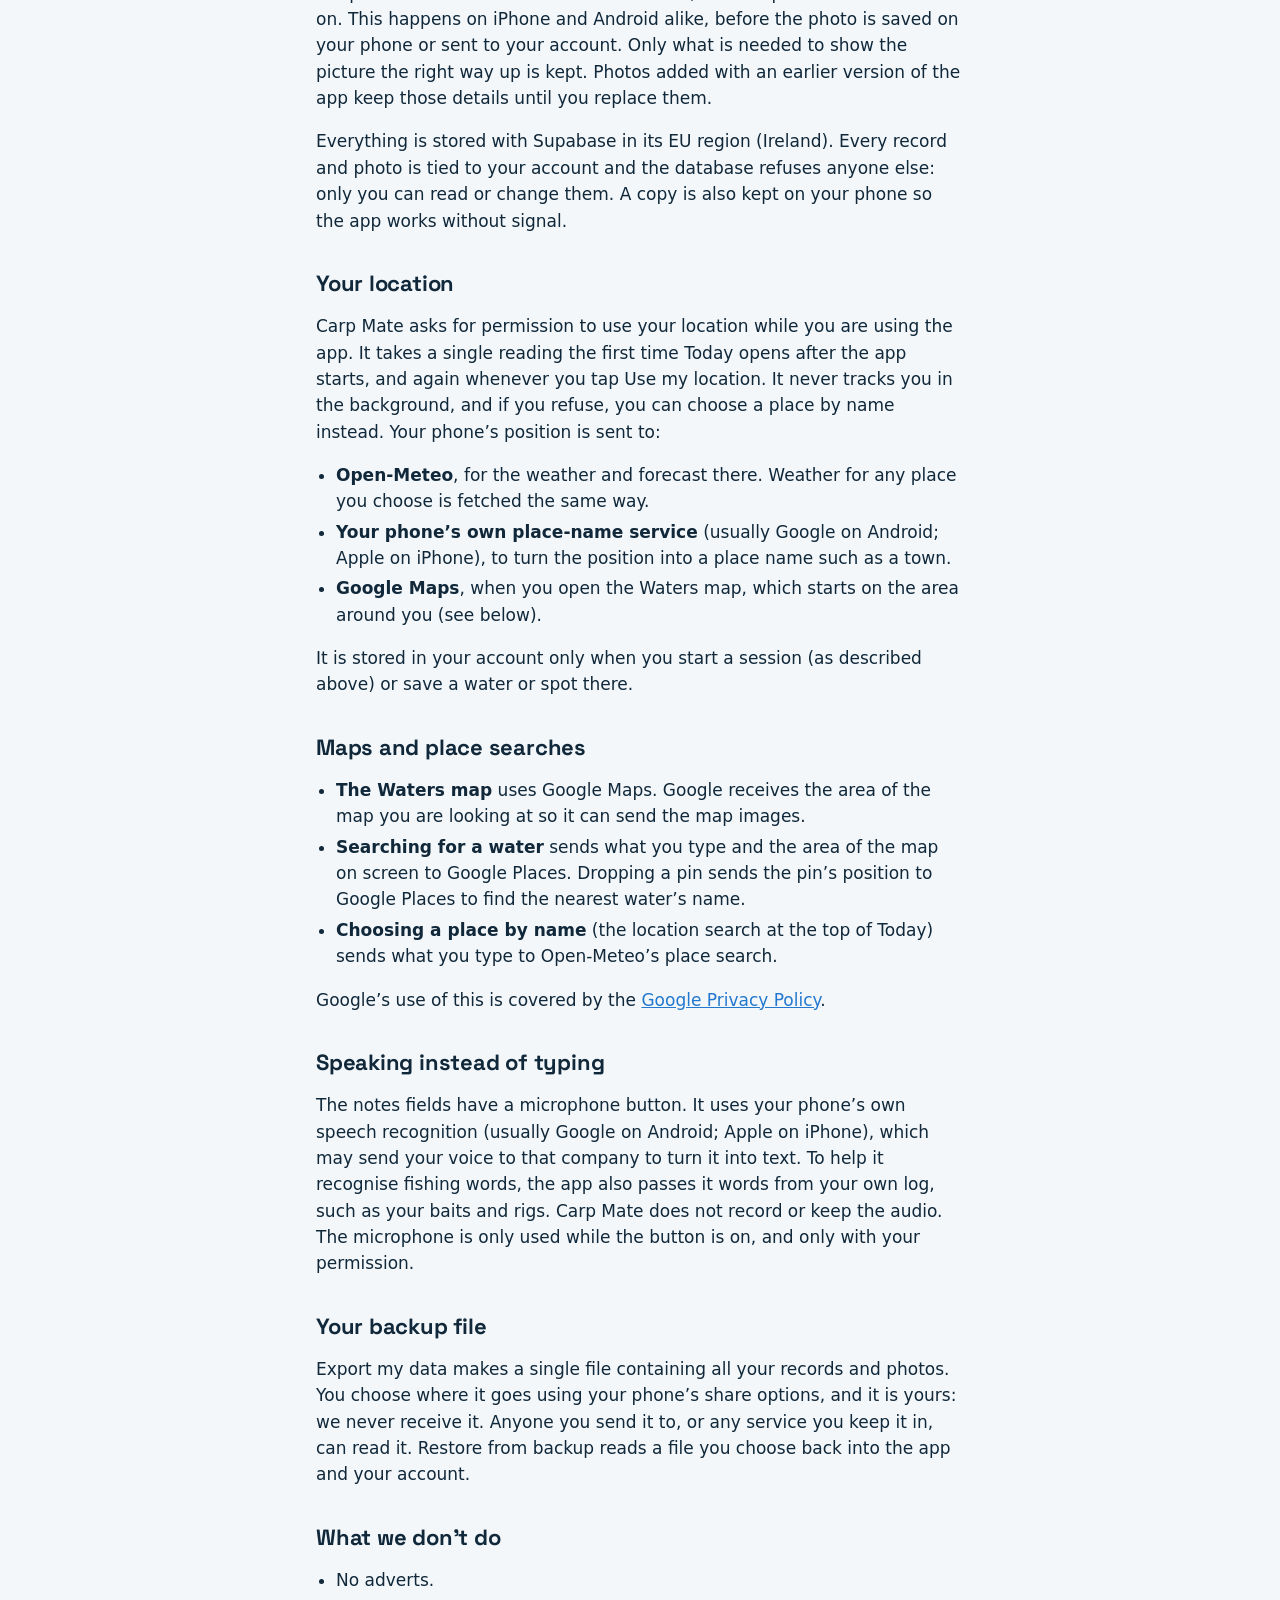
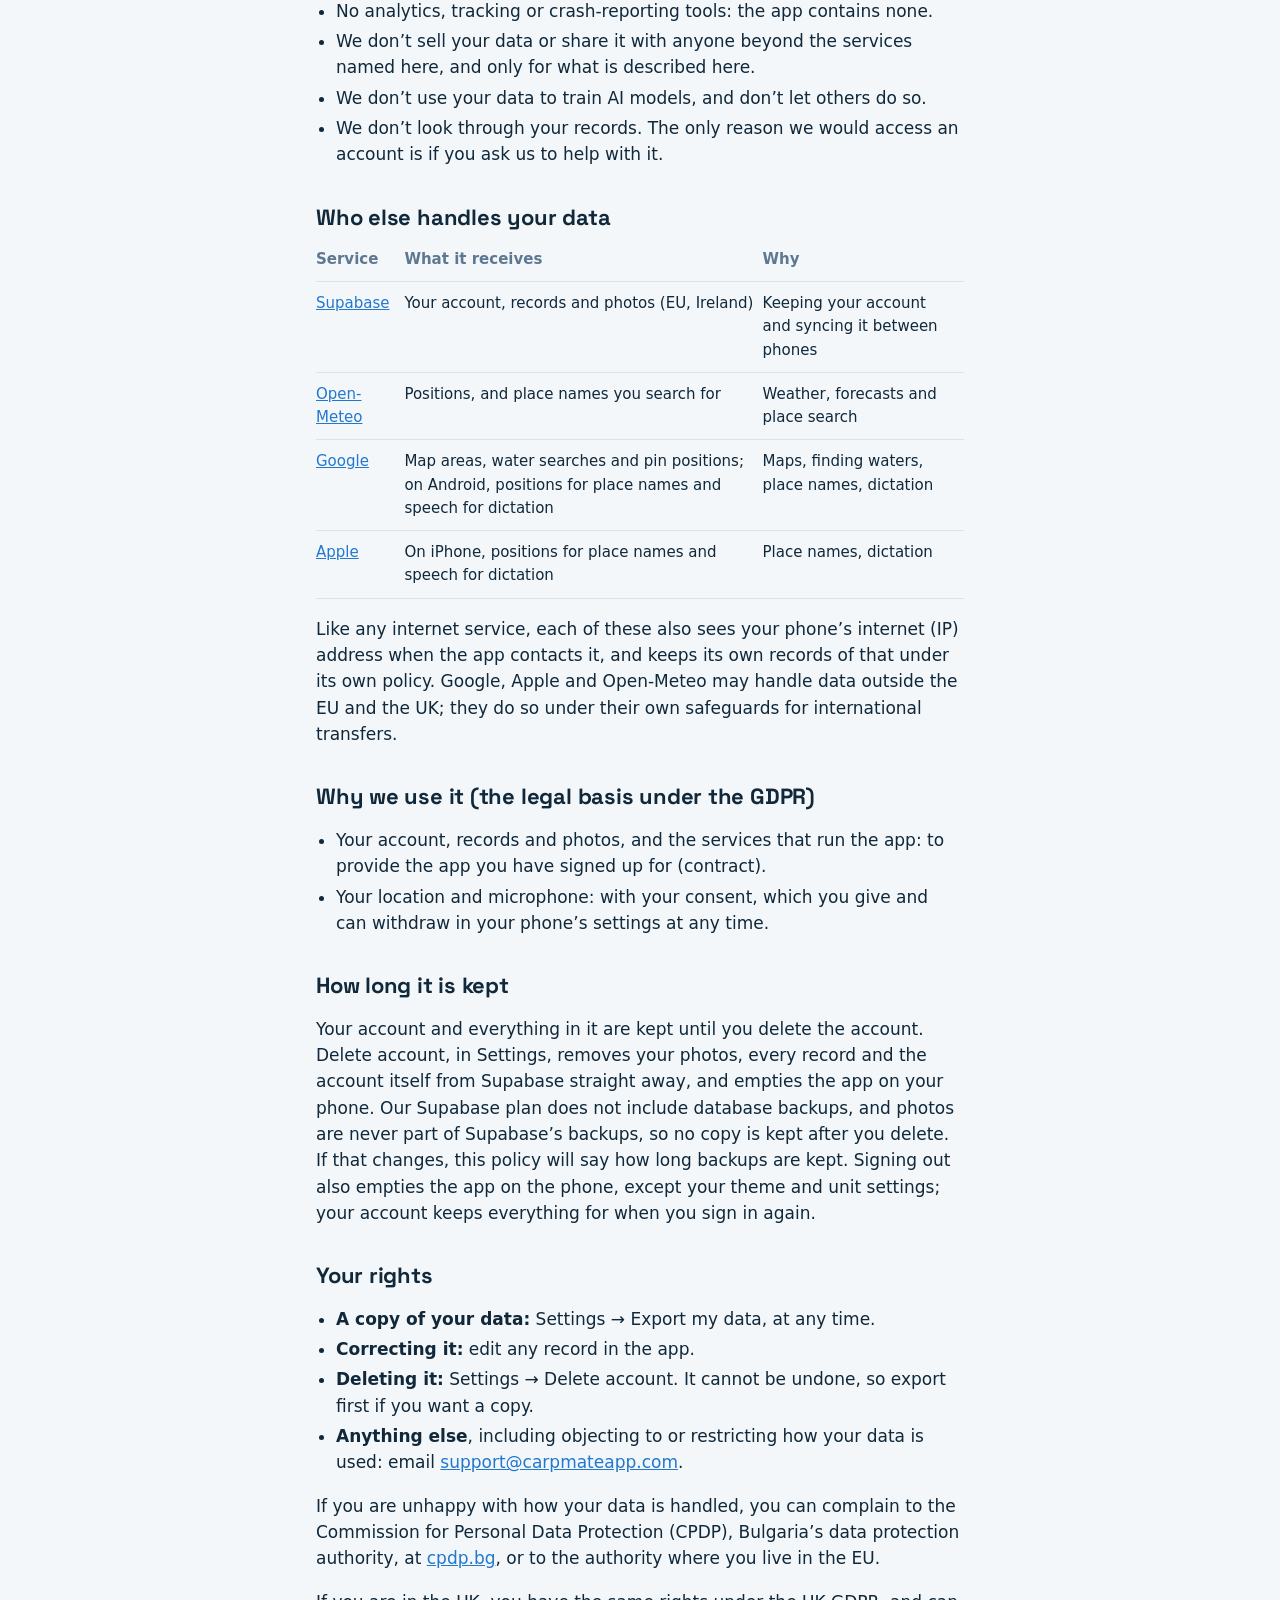
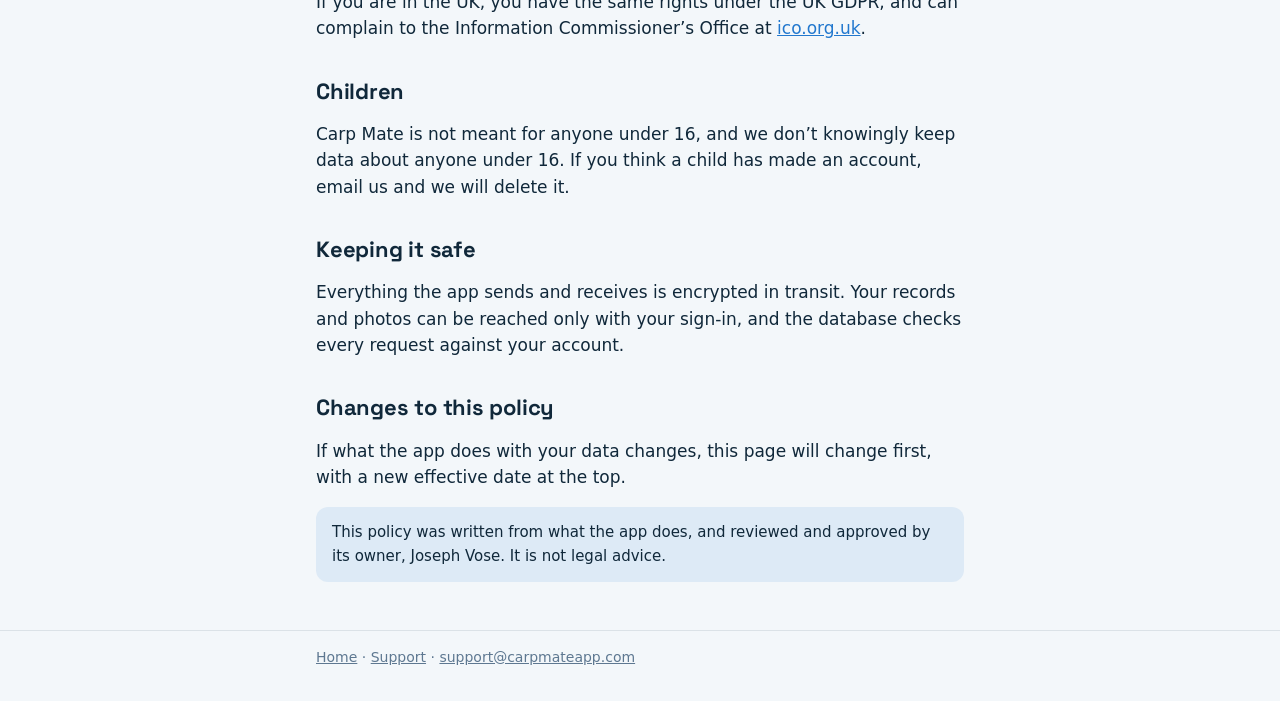
==== commit d204c5af: "Privacy: photos lose their location on both platforms The app now removes the camera's details from " ====
--- a/privacy/index.html
+++ b/privacy/index.html
@@ -22,7 +22,7 @@
 
     <main class="wrap">
       <h1>Privacy policy</h1>
-      <p class="meta">Effective 27 October 2026</p>
+      <p class="meta">Effective 28 October 2026</p>
 
       <p>
         This policy covers the Carp Mate app for iPhone and Android. It says what the app keeps,
@@ -66,9 +66,11 @@
         <li><strong>Photos:</strong> the photos you add to catches and spots.</li>
       </ul>
       <p>
-        Photos taken or chosen on an Android phone keep the details the camera stored in the photo
-        file, which can include where and when it was taken. On iPhone those details are removed
-        when the photo is added.
+        Before a photo is kept, the app removes the details the camera stored in the photo file:
+        where and when it was taken, and the phone it was taken on. This happens on iPhone and
+        Android alike, before the photo is saved on your phone or sent to your account. Only what
+        is needed to show the picture the right way up is kept. Photos added with an earlier
+        version of the app keep those details until you replace them.
       </p>
       <p>
         Everything is stored with Supabase in its EU region (Ireland). Every record and photo is tied
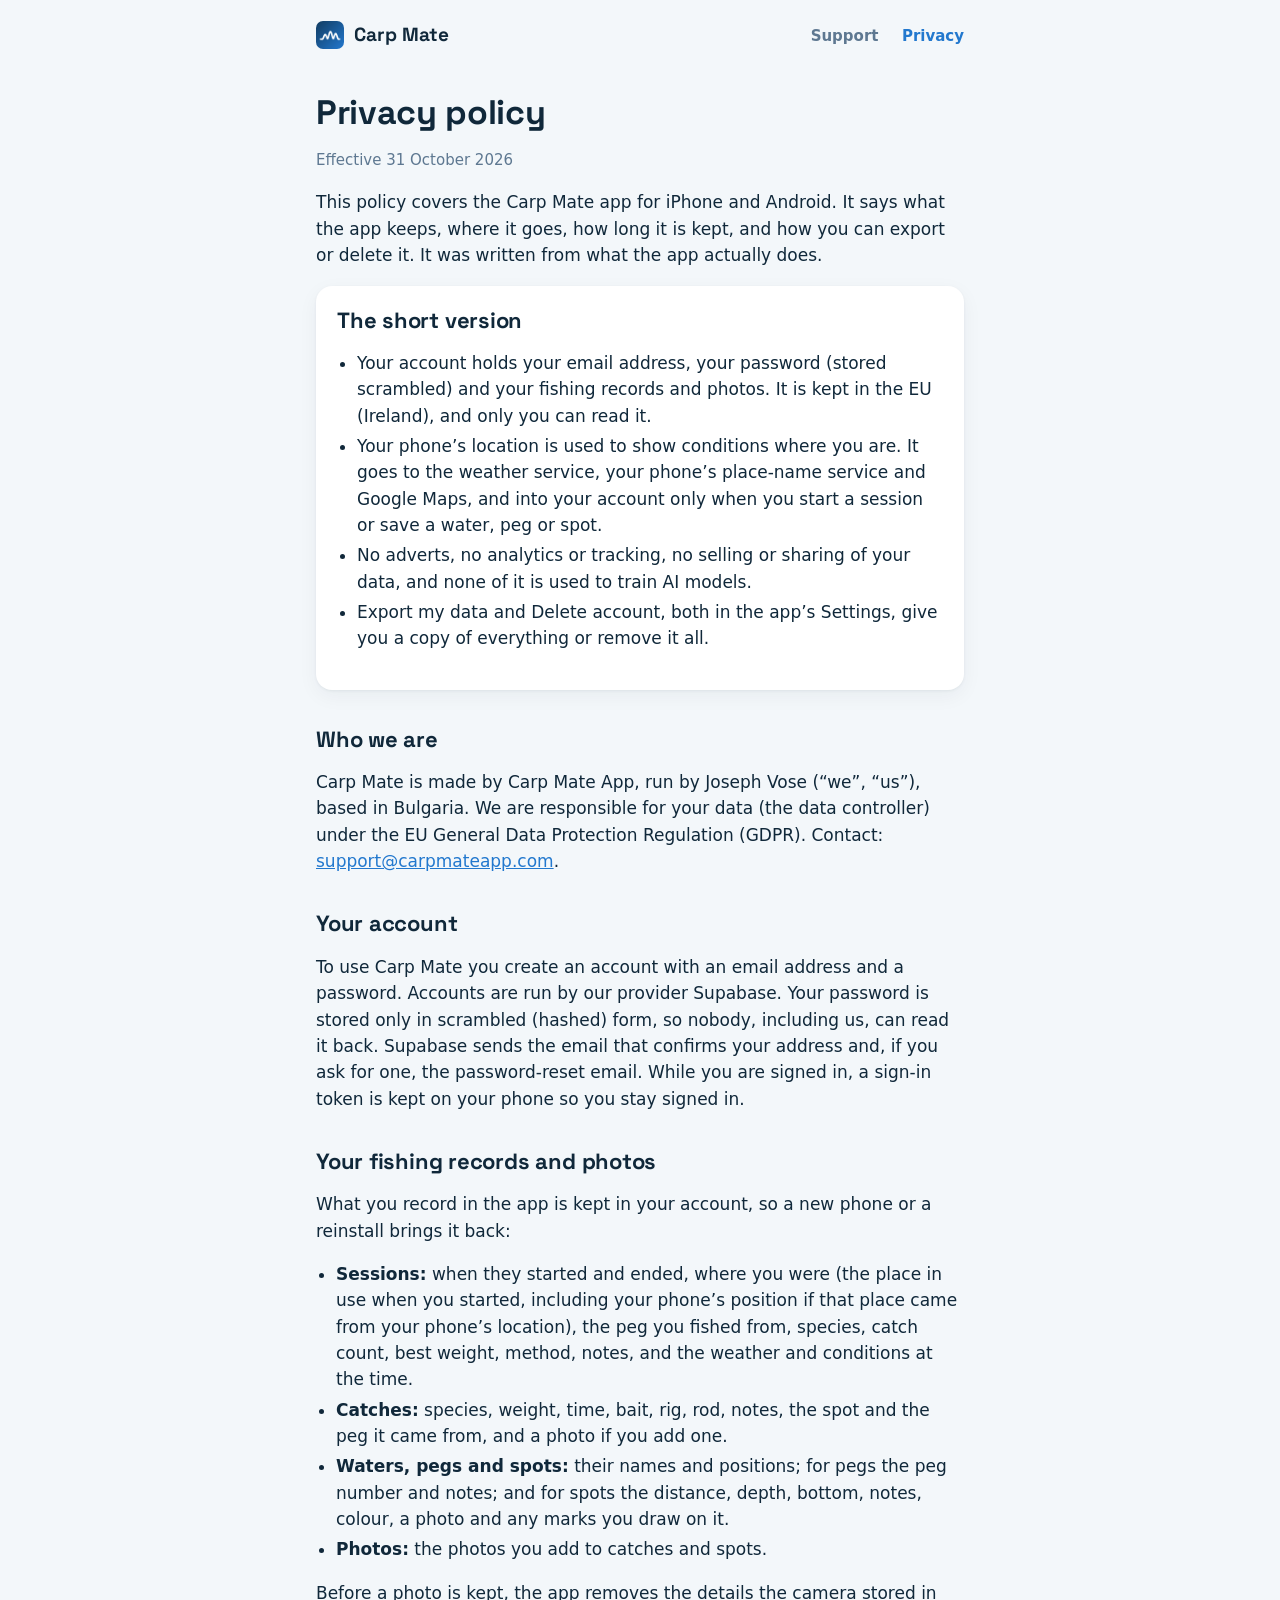
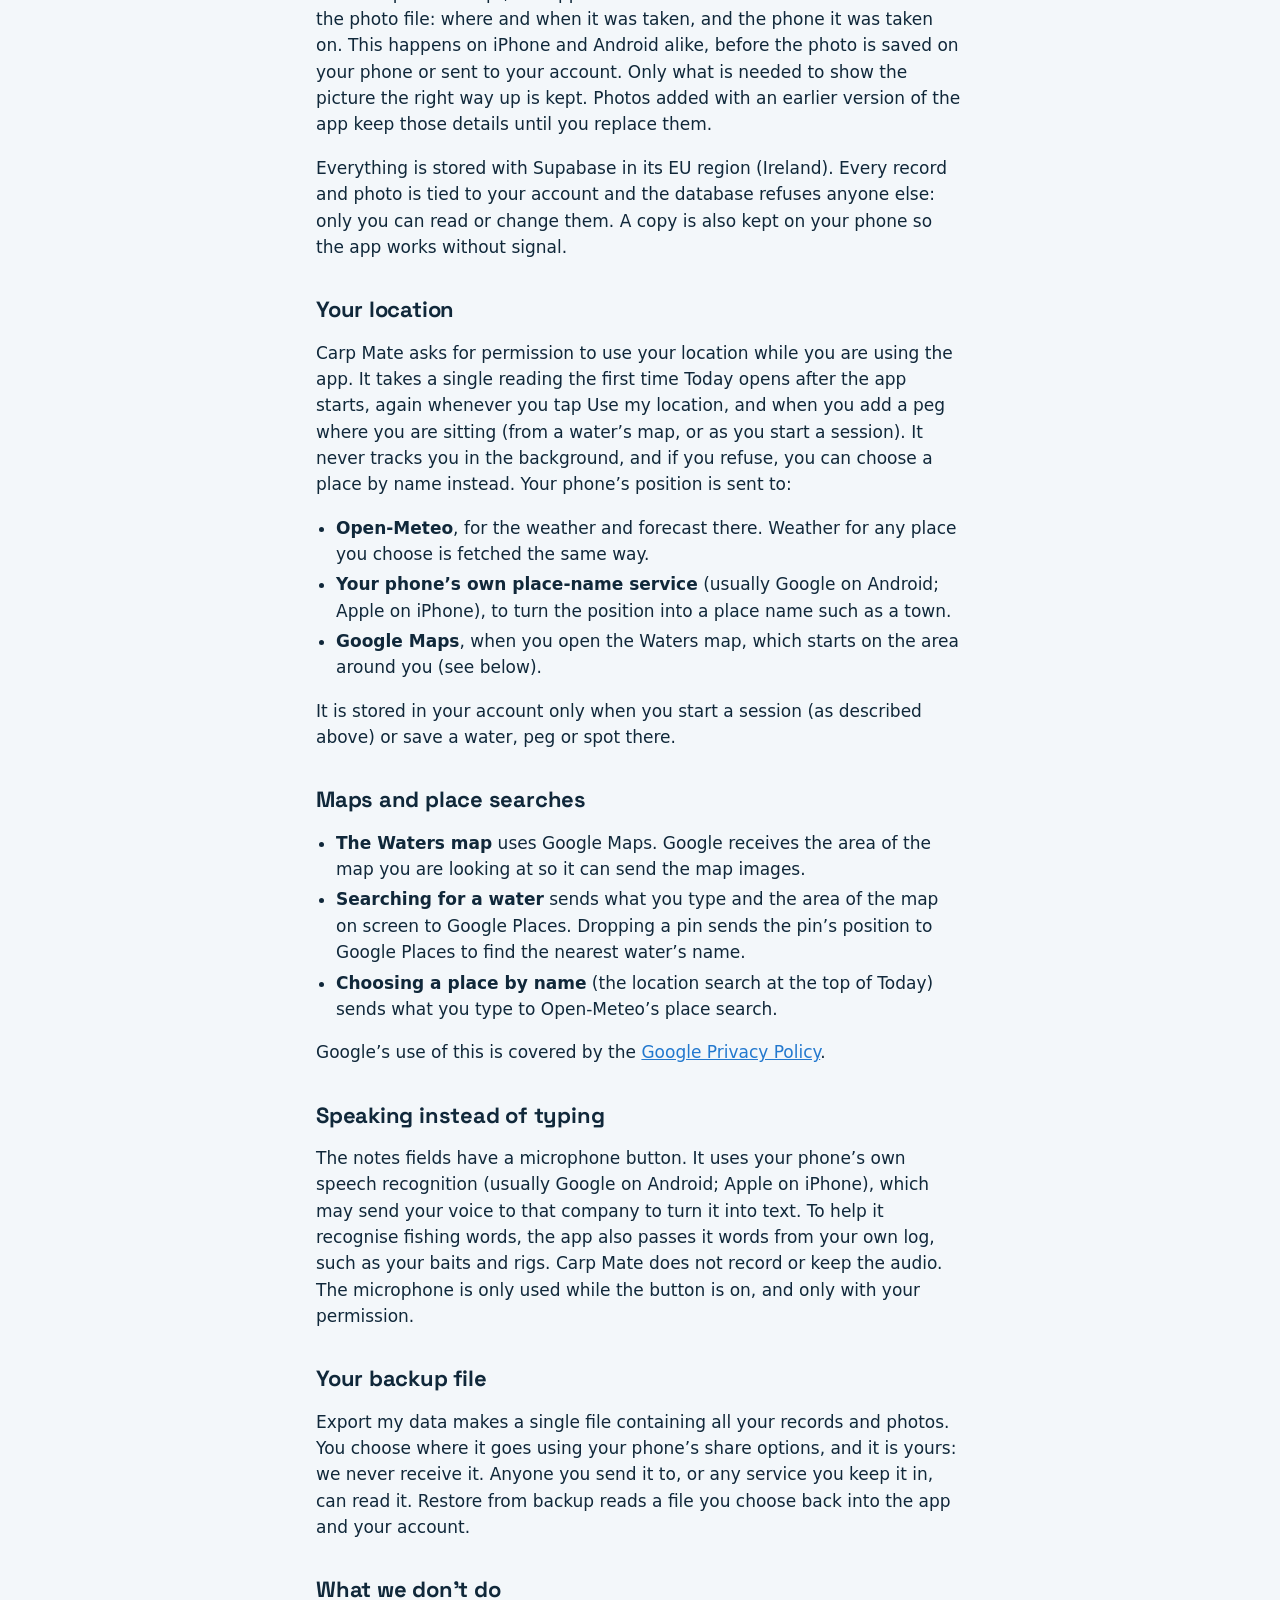
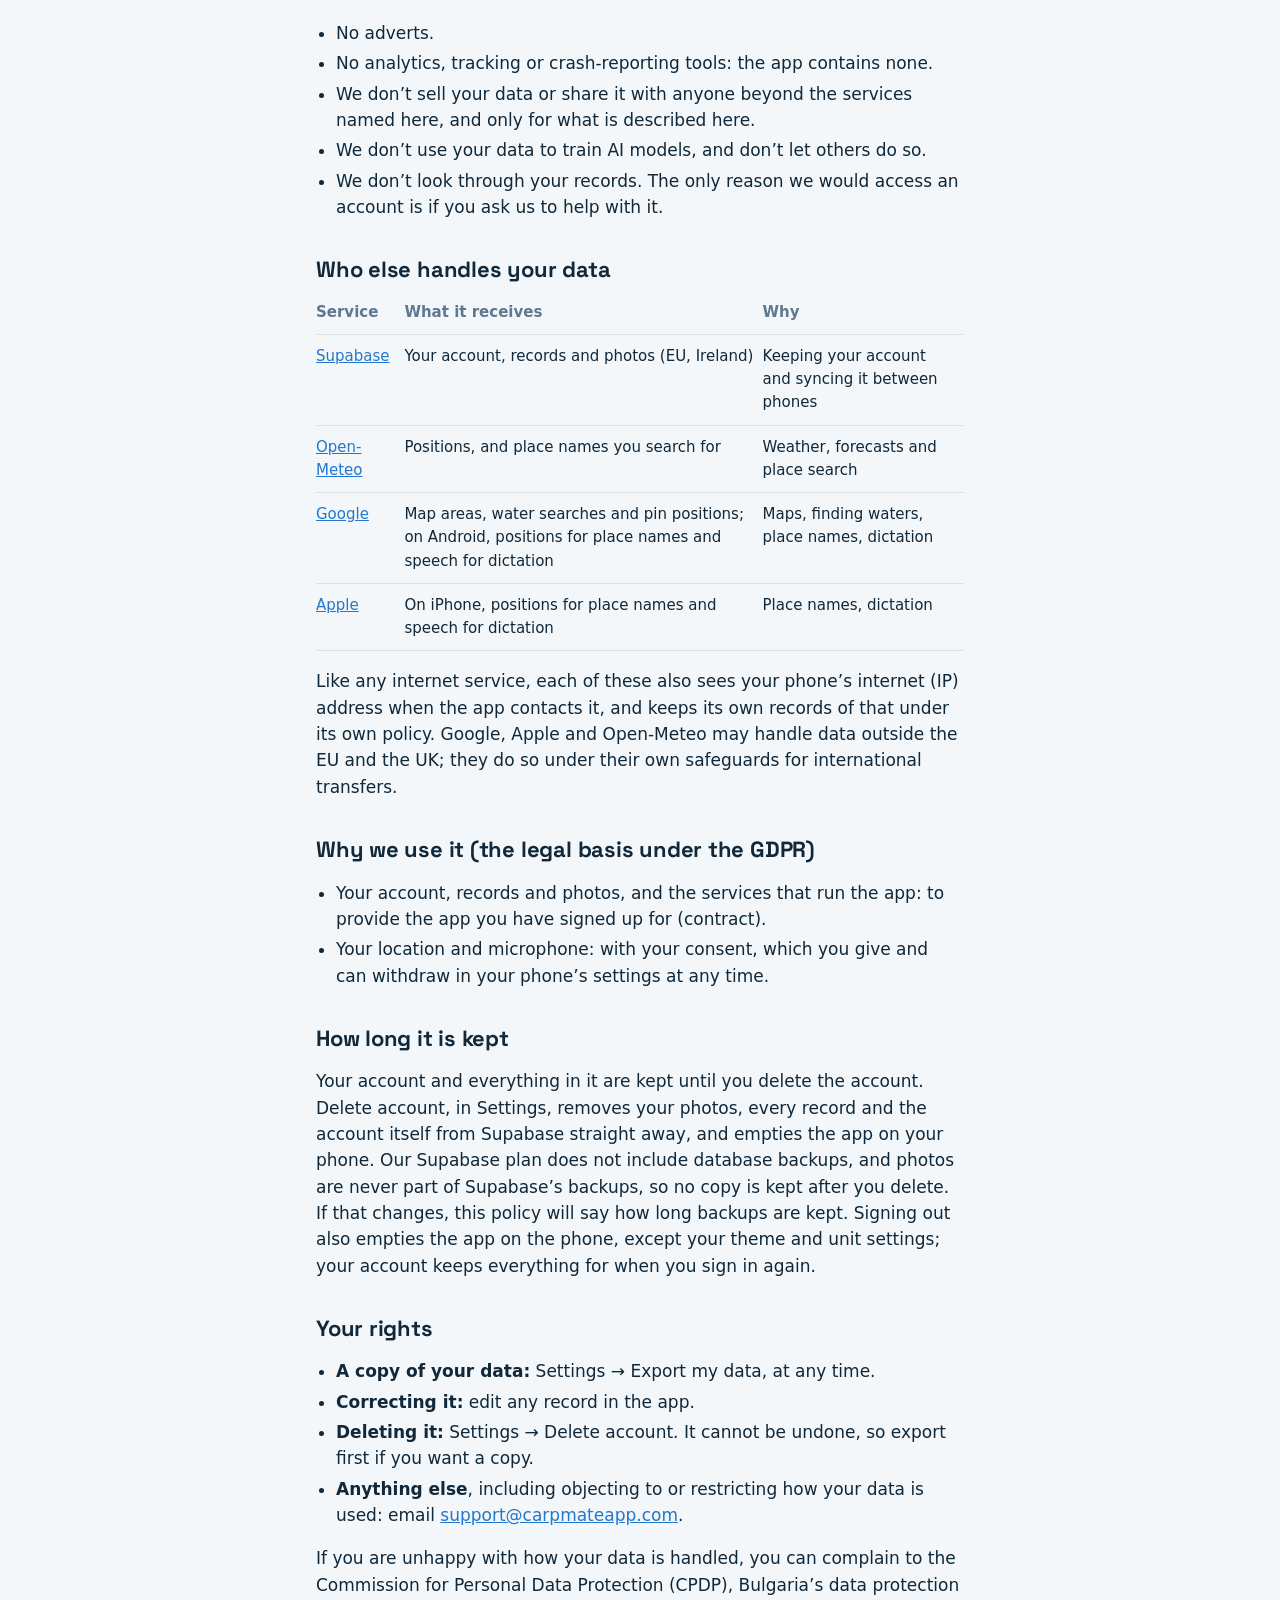
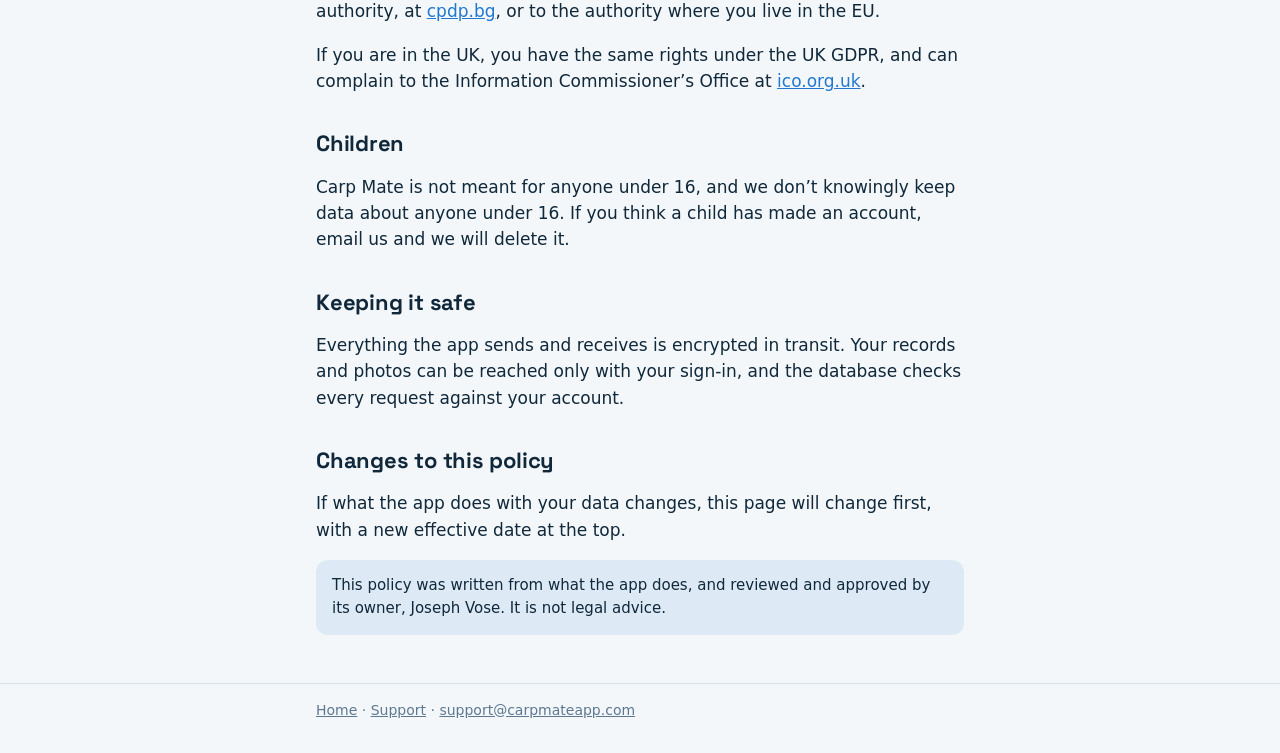
==== commit 1350075f: "Privacy: pegs are kept like waters and spots Pegs (name, number, notes, position on the bank) are st" ====
--- a/privacy/index.html
+++ b/privacy/index.html
@@ -22,7 +22,7 @@
 
     <main class="wrap">
       <h1>Privacy policy</h1>
-      <p class="meta">Effective 28 October 2026</p>
+      <p class="meta">Effective 31 October 2026</p>
 
       <p>
         This policy covers the Carp Mate app for iPhone and Android. It says what the app keeps,
@@ -34,7 +34,7 @@
         <h2 style="margin-top: 0">The short version</h2>
         <ul>
           <li>Your account holds your email address, your password (stored scrambled) and your fishing records and photos. It is kept in the EU (Ireland), and only you can read it.</li>
-          <li>Your phone’s location is used to show conditions where you are. It goes to the weather service, your phone’s place-name service and Google Maps, and into your account only when you start a session or save a water or spot.</li>
+          <li>Your phone’s location is used to show conditions where you are. It goes to the weather service, your phone’s place-name service and Google Maps, and into your account only when you start a session or save a water, peg or spot.</li>
           <li>No adverts, no analytics or tracking, no selling or sharing of your data, and none of it is used to train AI models.</li>
           <li>Export my data and Delete account, both in the app’s Settings, give you a copy of everything or remove it all.</li>
         </ul>
@@ -60,9 +60,9 @@
       <h2>Your fishing records and photos</h2>
       <p>What you record in the app is kept in your account, so a new phone or a reinstall brings it back:</p>
       <ul>
-        <li><strong>Sessions:</strong> when they started and ended, where you were (the place in use when you started, including your phone’s position if that place came from your phone’s location), species, catch count, best weight, method, notes, and the weather and conditions at the time.</li>
-        <li><strong>Catches:</strong> species, weight, time, bait, rig, rod, notes, the spot, and a photo if you add one.</li>
-        <li><strong>Waters and spots:</strong> their names and positions, and for spots the distance, depth, bottom, notes, colour, a photo and any marks you draw on it.</li>
+        <li><strong>Sessions:</strong> when they started and ended, where you were (the place in use when you started, including your phone’s position if that place came from your phone’s location), the peg you fished from, species, catch count, best weight, method, notes, and the weather and conditions at the time.</li>
+        <li><strong>Catches:</strong> species, weight, time, bait, rig, rod, notes, the spot and the peg it came from, and a photo if you add one.</li>
+        <li><strong>Waters, pegs and spots:</strong> their names and positions; for pegs the peg number and notes; and for spots the distance, depth, bottom, notes, colour, a photo and any marks you draw on it.</li>
         <li><strong>Photos:</strong> the photos you add to catches and spots.</li>
       </ul>
       <p>
@@ -81,7 +81,7 @@
       <h2>Your location</h2>
       <p>
         Carp Mate asks for permission to use your location while you are using the app. It takes a
-        single reading the first time Today opens after the app starts, and again whenever you tap Use my location. It never tracks you in
+        single reading the first time Today opens after the app starts, again whenever you tap Use my location, and when you add a peg where you are sitting (from a water’s map, or as you start a session). It never tracks you in
         the background, and if you refuse, you can choose a place by name instead. Your phone’s
         position is sent to:
       </p>
@@ -92,7 +92,7 @@
       </ul>
       <p>
         It is stored in your account only when you start a session (as described above) or save a
-        water or spot there.
+        water, peg or spot there.
       </p>
 
       <h2>Maps and place searches</h2>
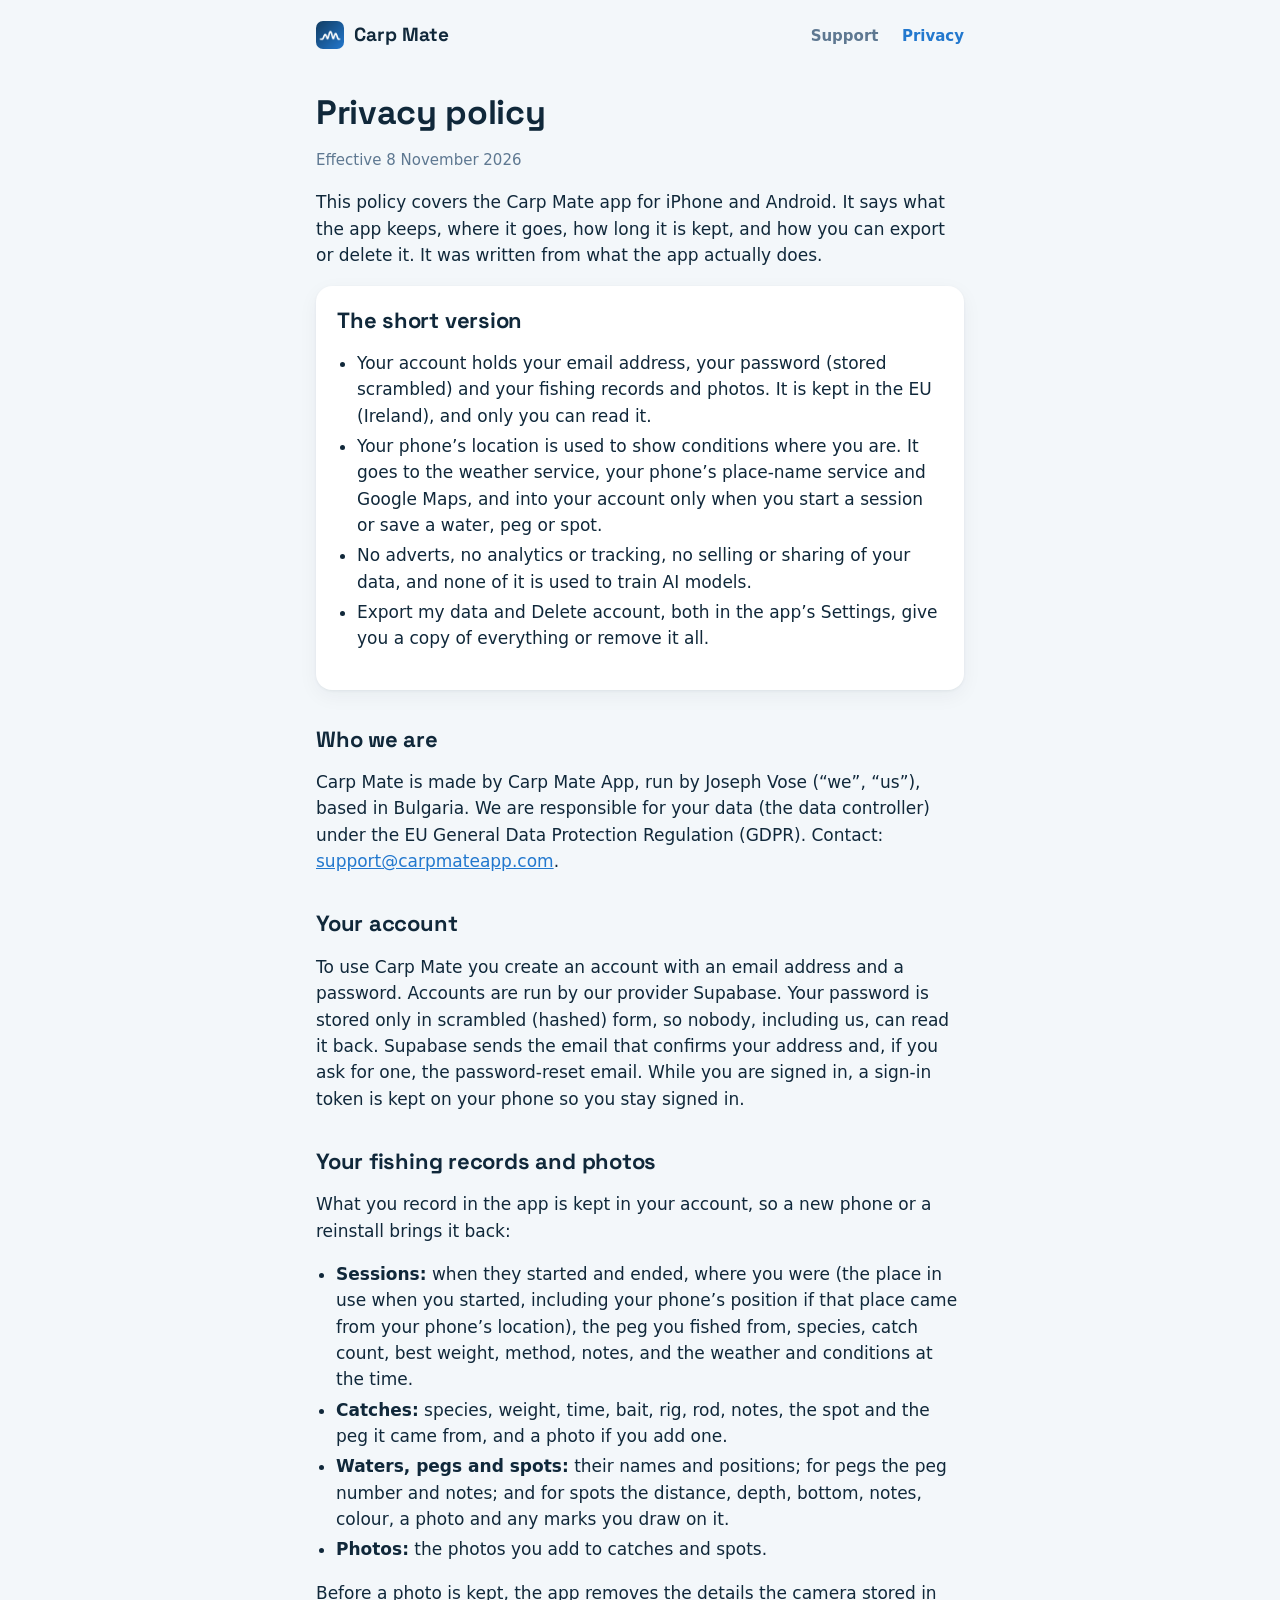
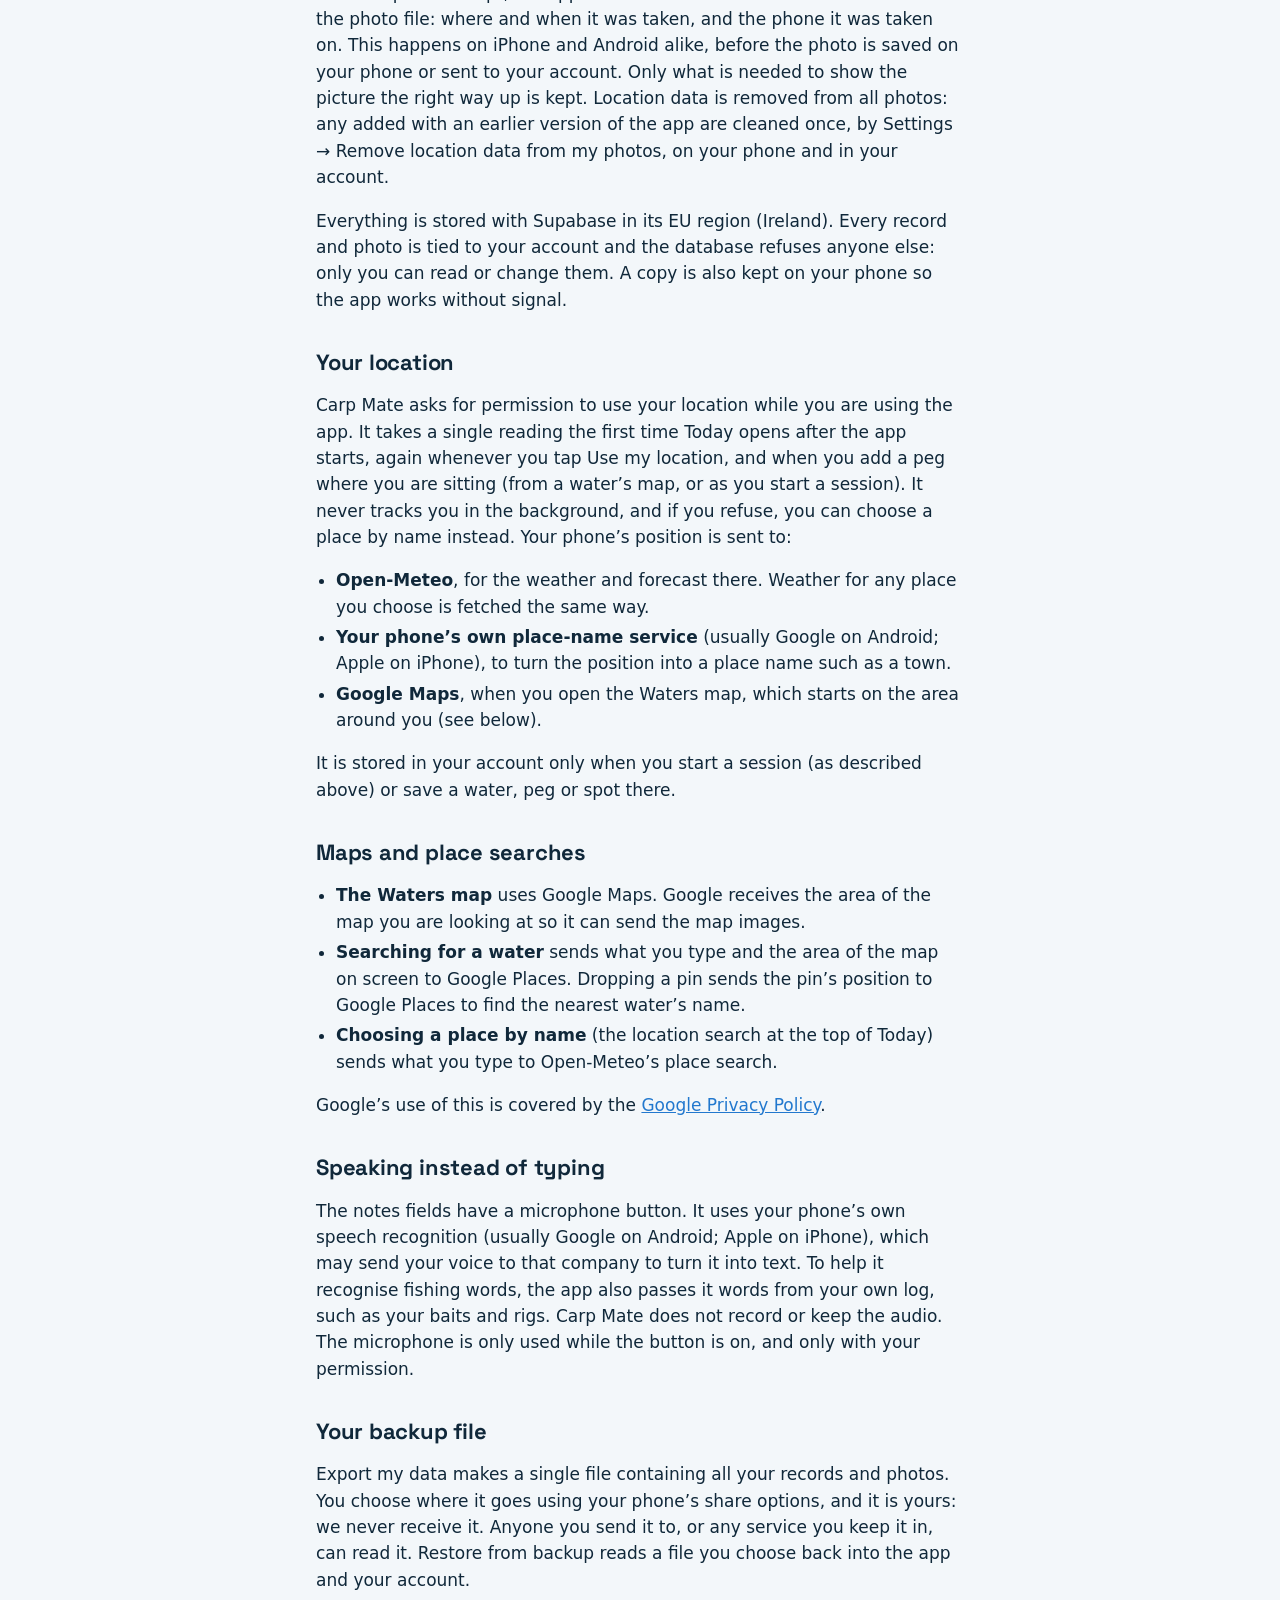
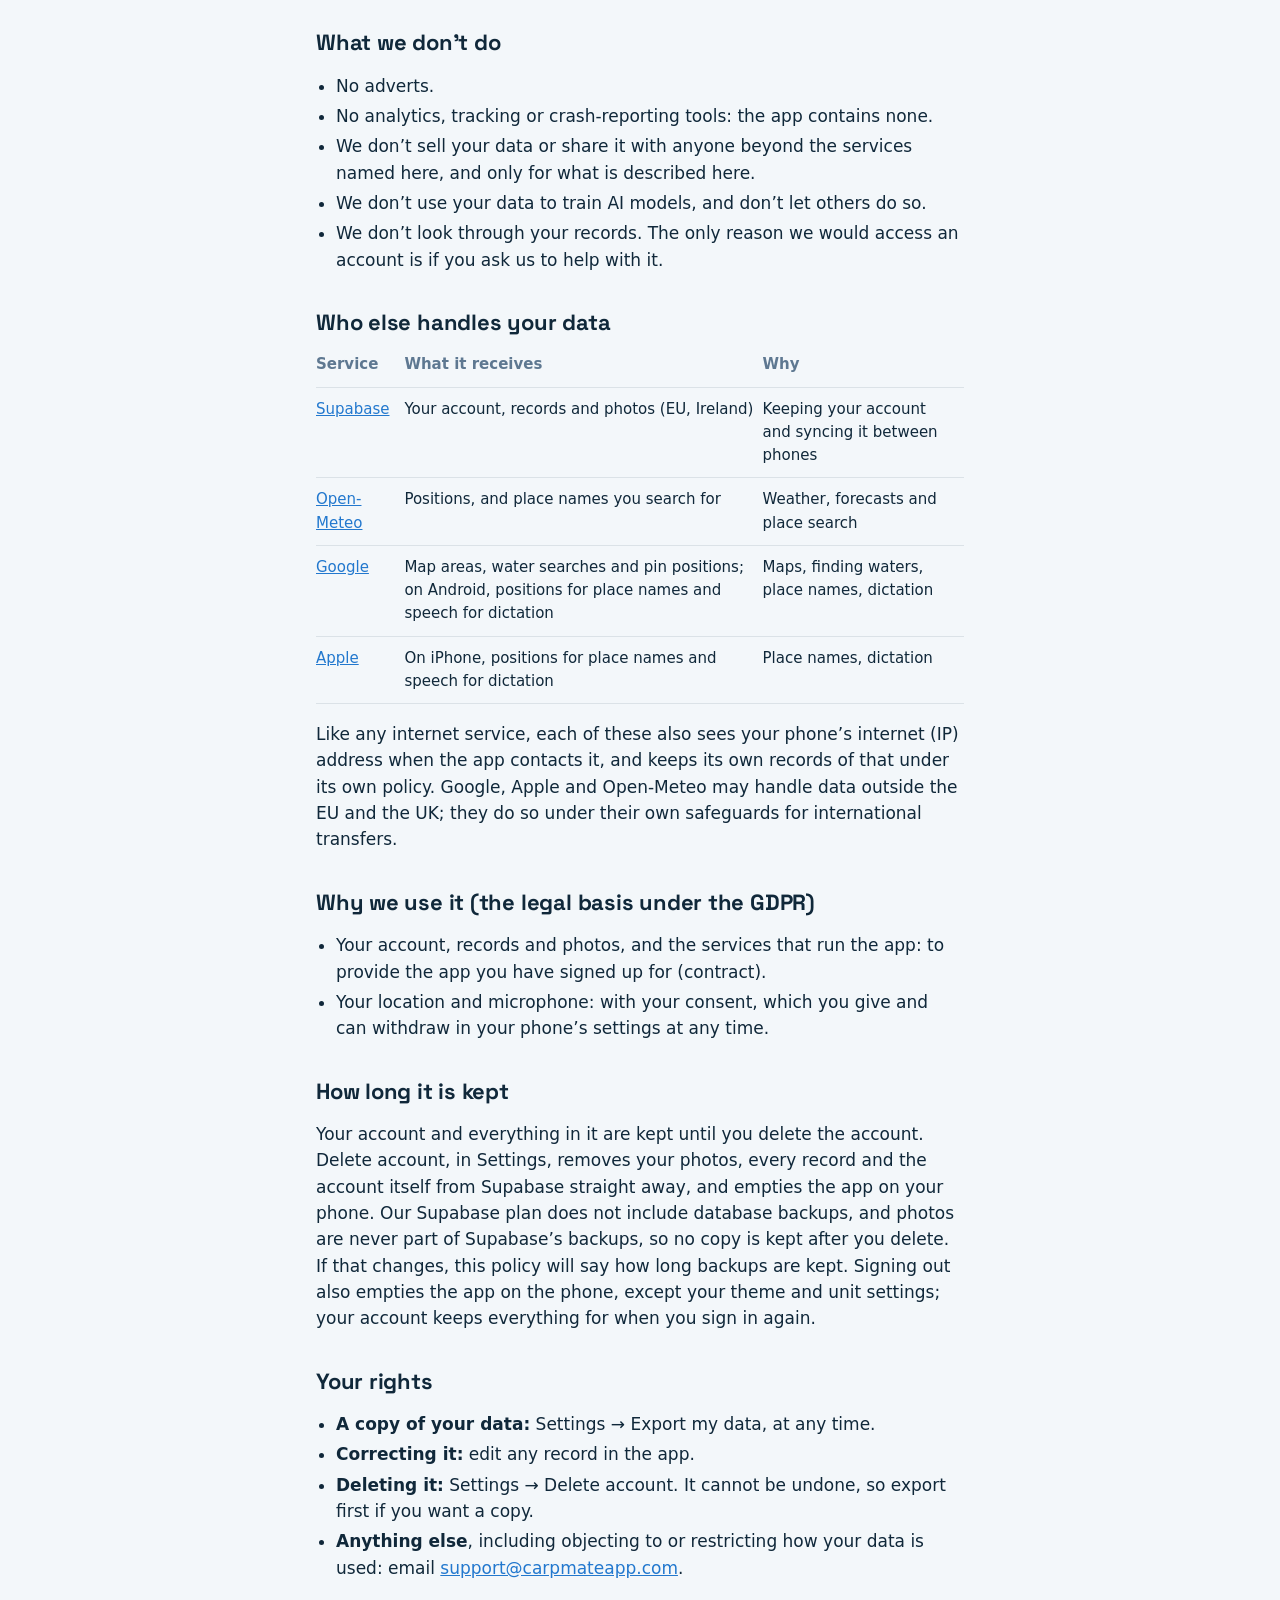
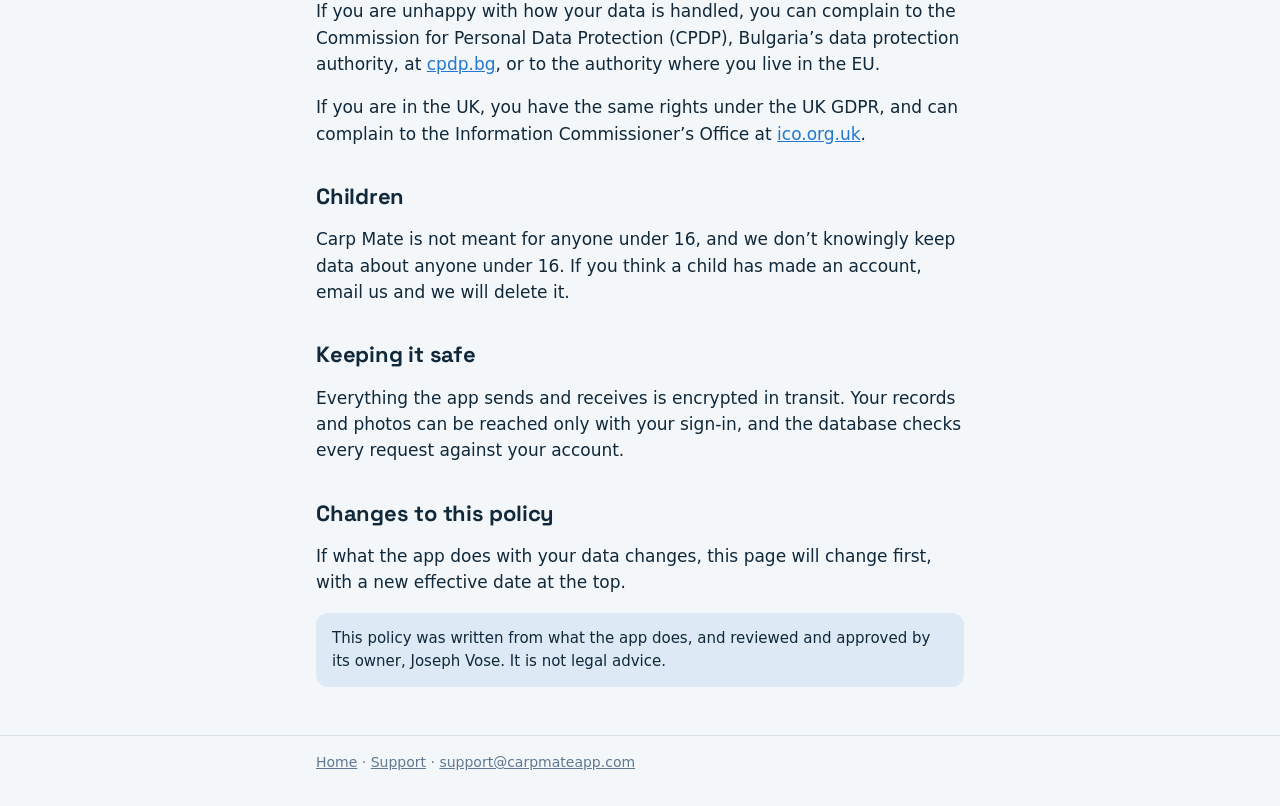
==== commit 82a6a18e: "Privacy: location data is removed from all photos, older ones included Effective 8 November 2026, wi" ====
--- a/privacy/index.html
+++ b/privacy/index.html
@@ -22,7 +22,7 @@
 
     <main class="wrap">
       <h1>Privacy policy</h1>
-      <p class="meta">Effective 31 October 2026</p>
+      <p class="meta">Effective 8 November 2026</p>
 
       <p>
         This policy covers the Carp Mate app for iPhone and Android. It says what the app keeps,
@@ -69,8 +69,9 @@
         Before a photo is kept, the app removes the details the camera stored in the photo file:
         where and when it was taken, and the phone it was taken on. This happens on iPhone and
         Android alike, before the photo is saved on your phone or sent to your account. Only what
-        is needed to show the picture the right way up is kept. Photos added with an earlier
-        version of the app keep those details until you replace them.
+        is needed to show the picture the right way up is kept. Location data is removed from all photos: any added with an earlier version of the app are
+        cleaned once, by Settings → Remove location data from my photos, on your phone and in your
+        account.
       </p>
       <p>
         Everything is stored with Supabase in its EU region (Ireland). Every record and photo is tied
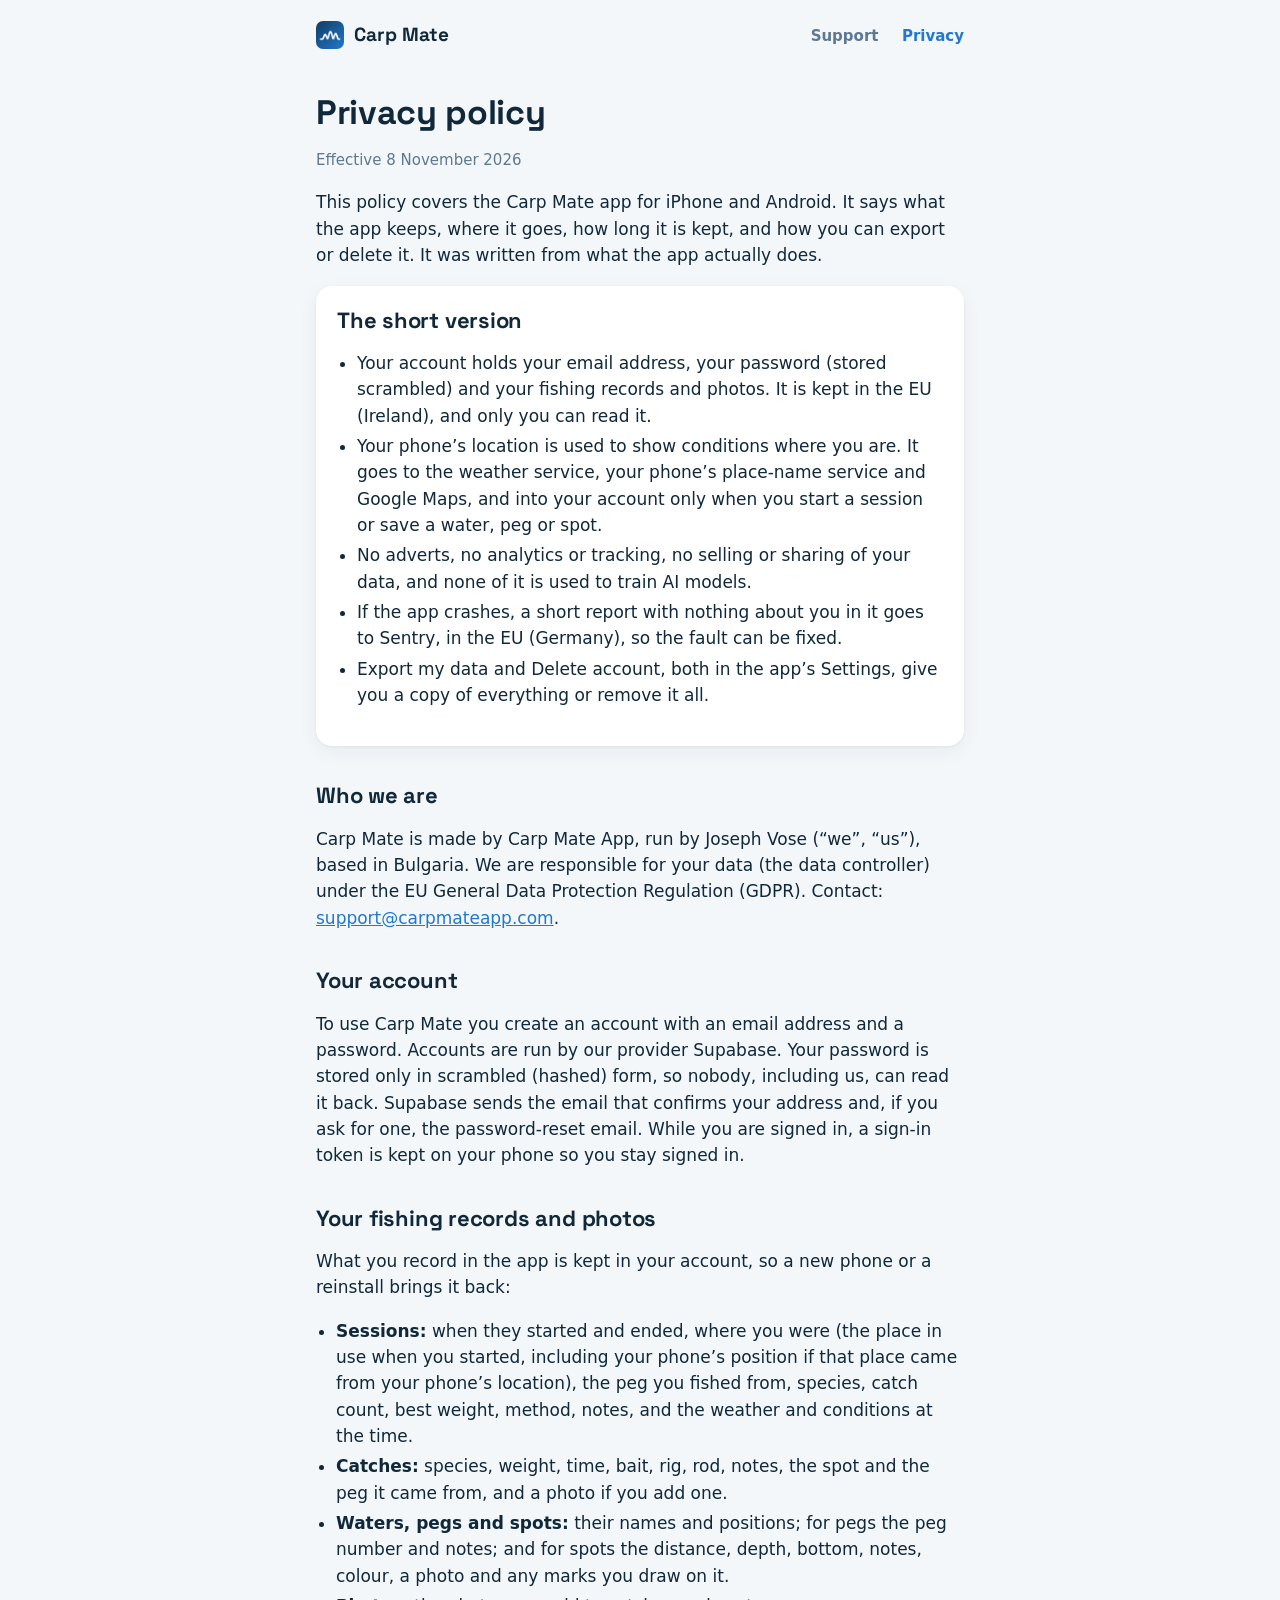
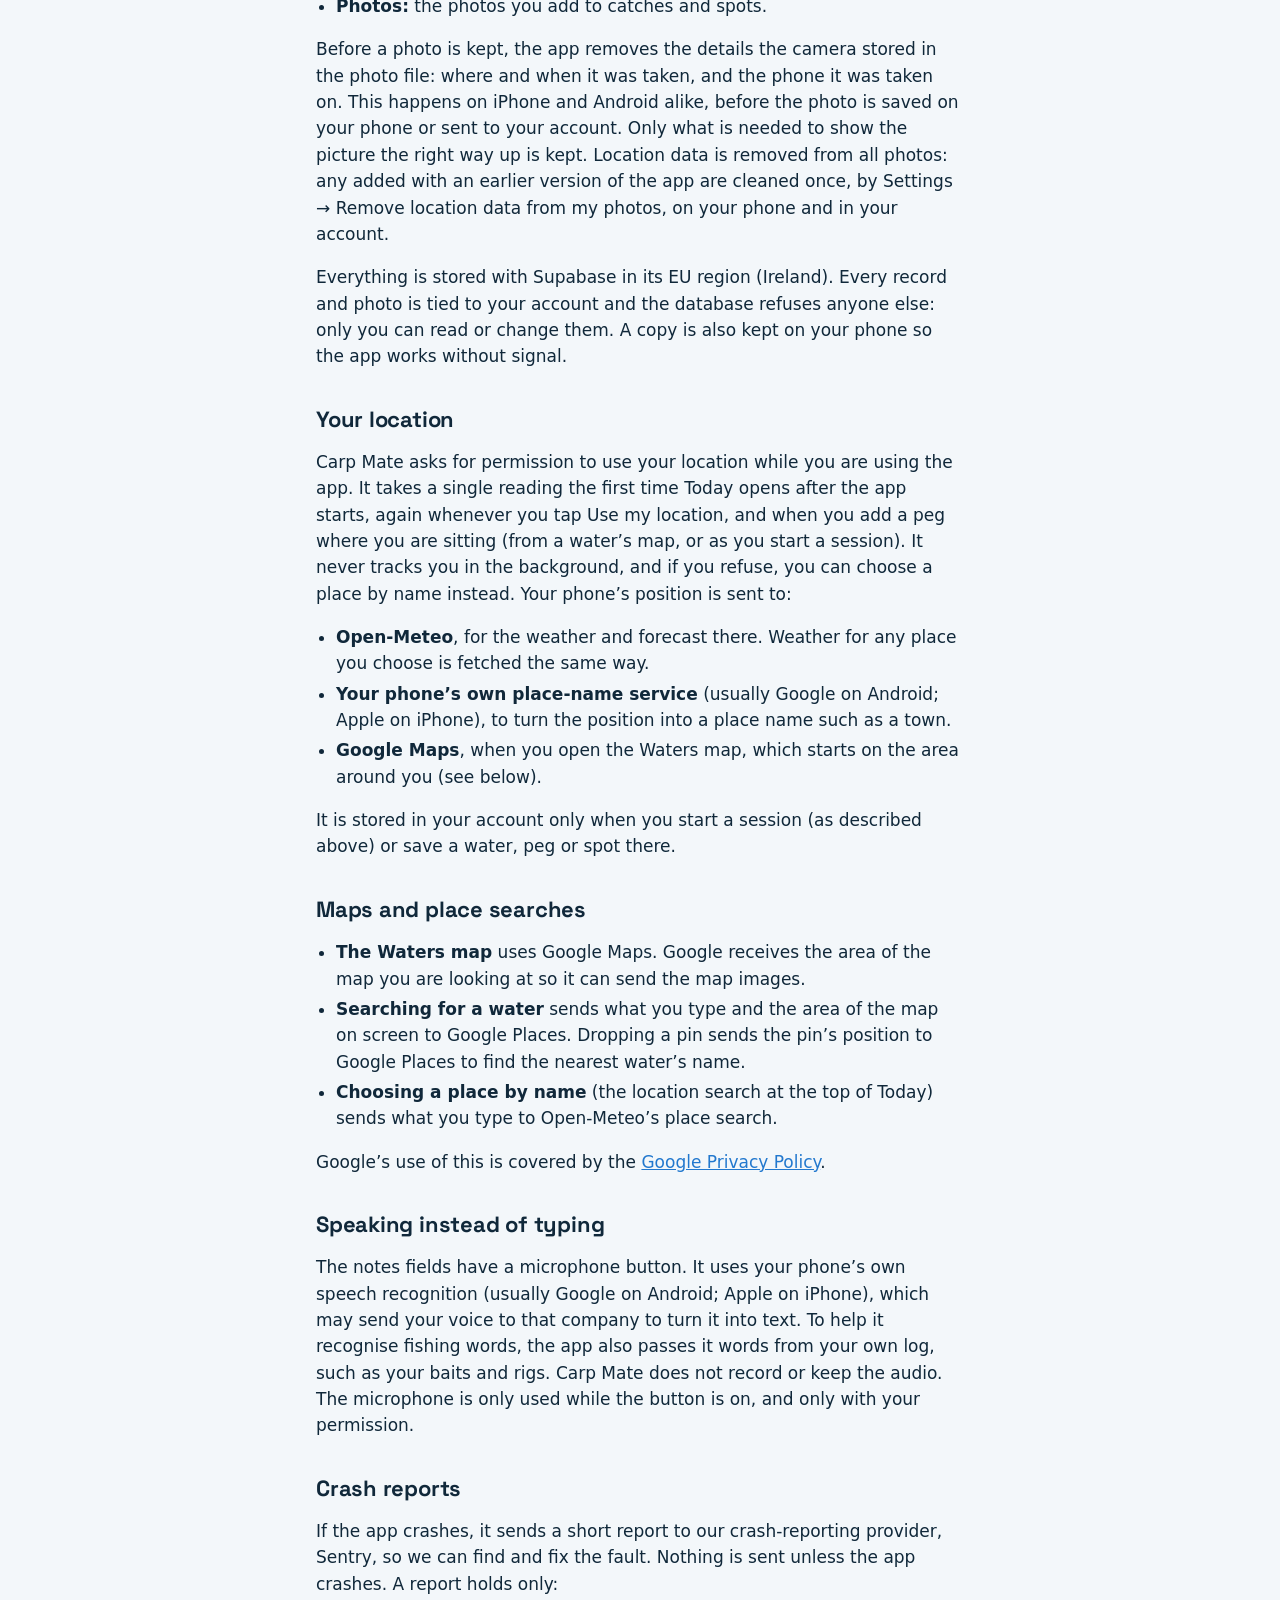
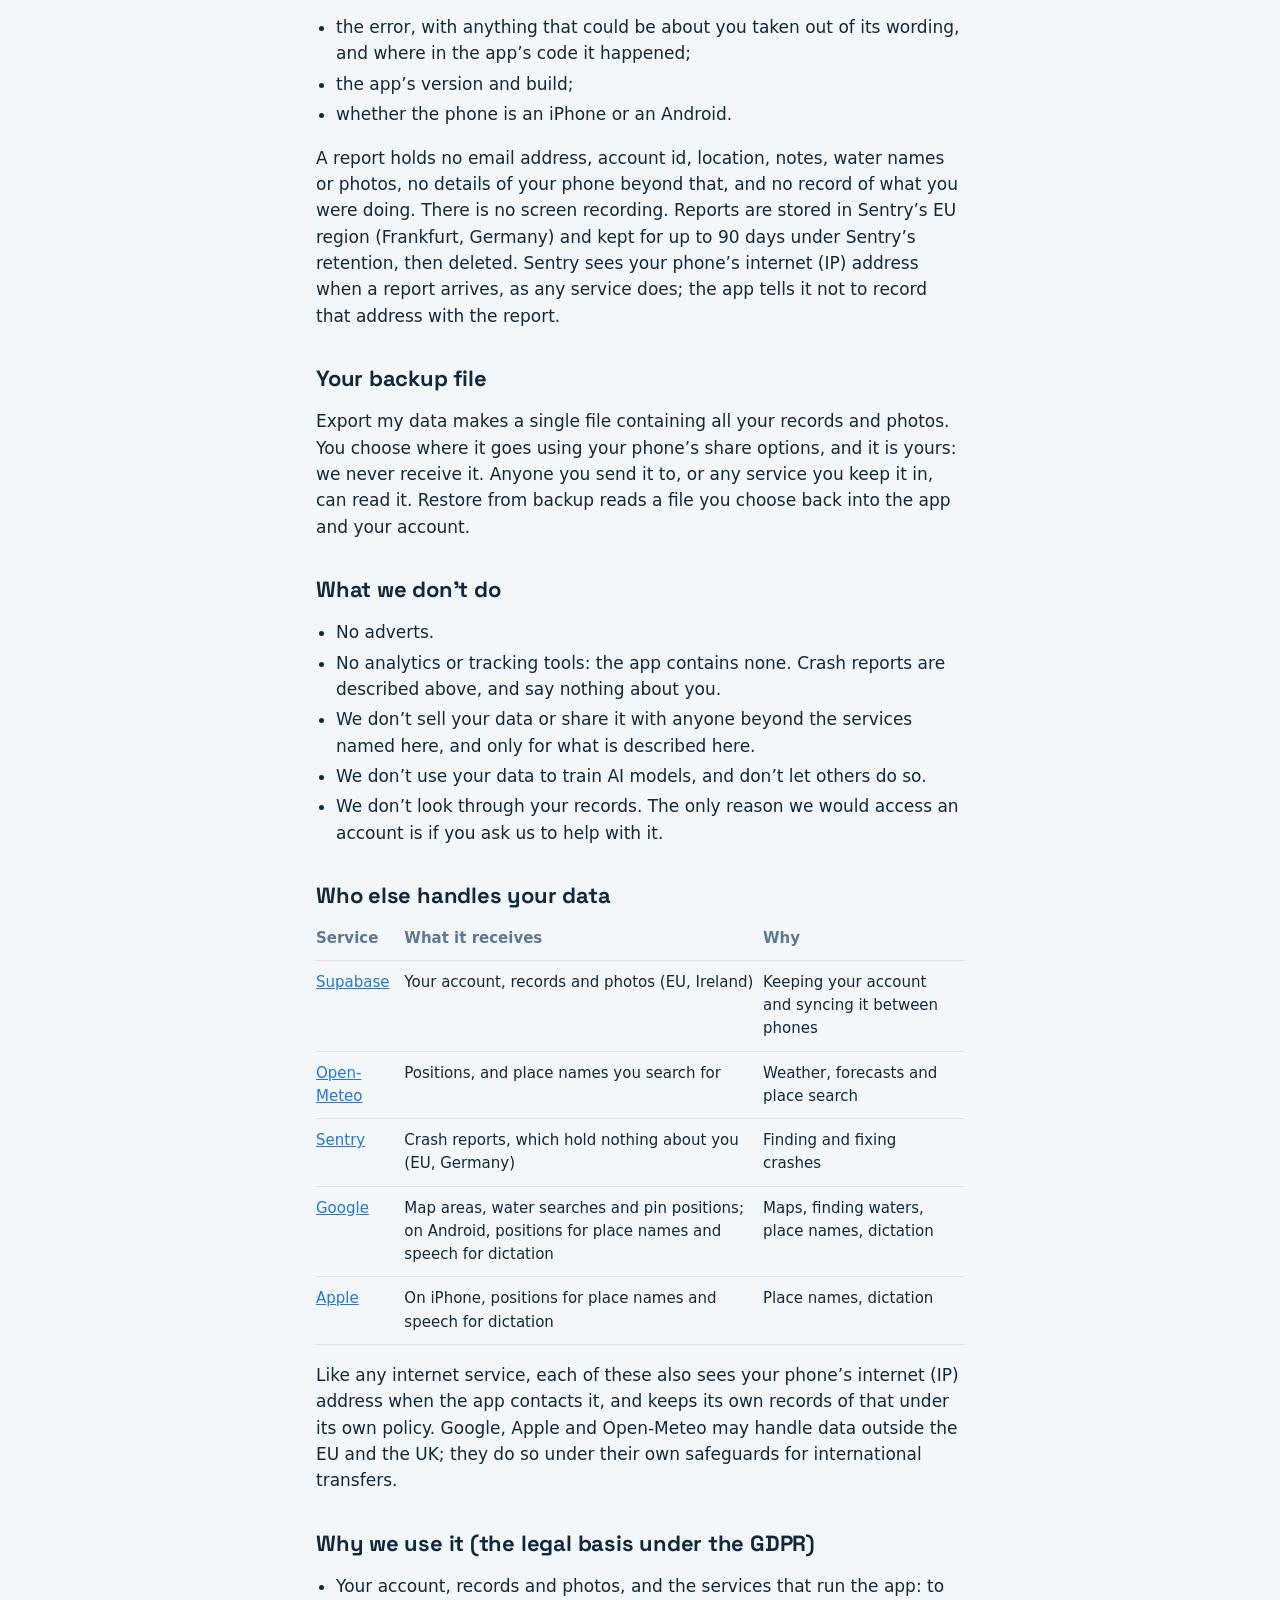
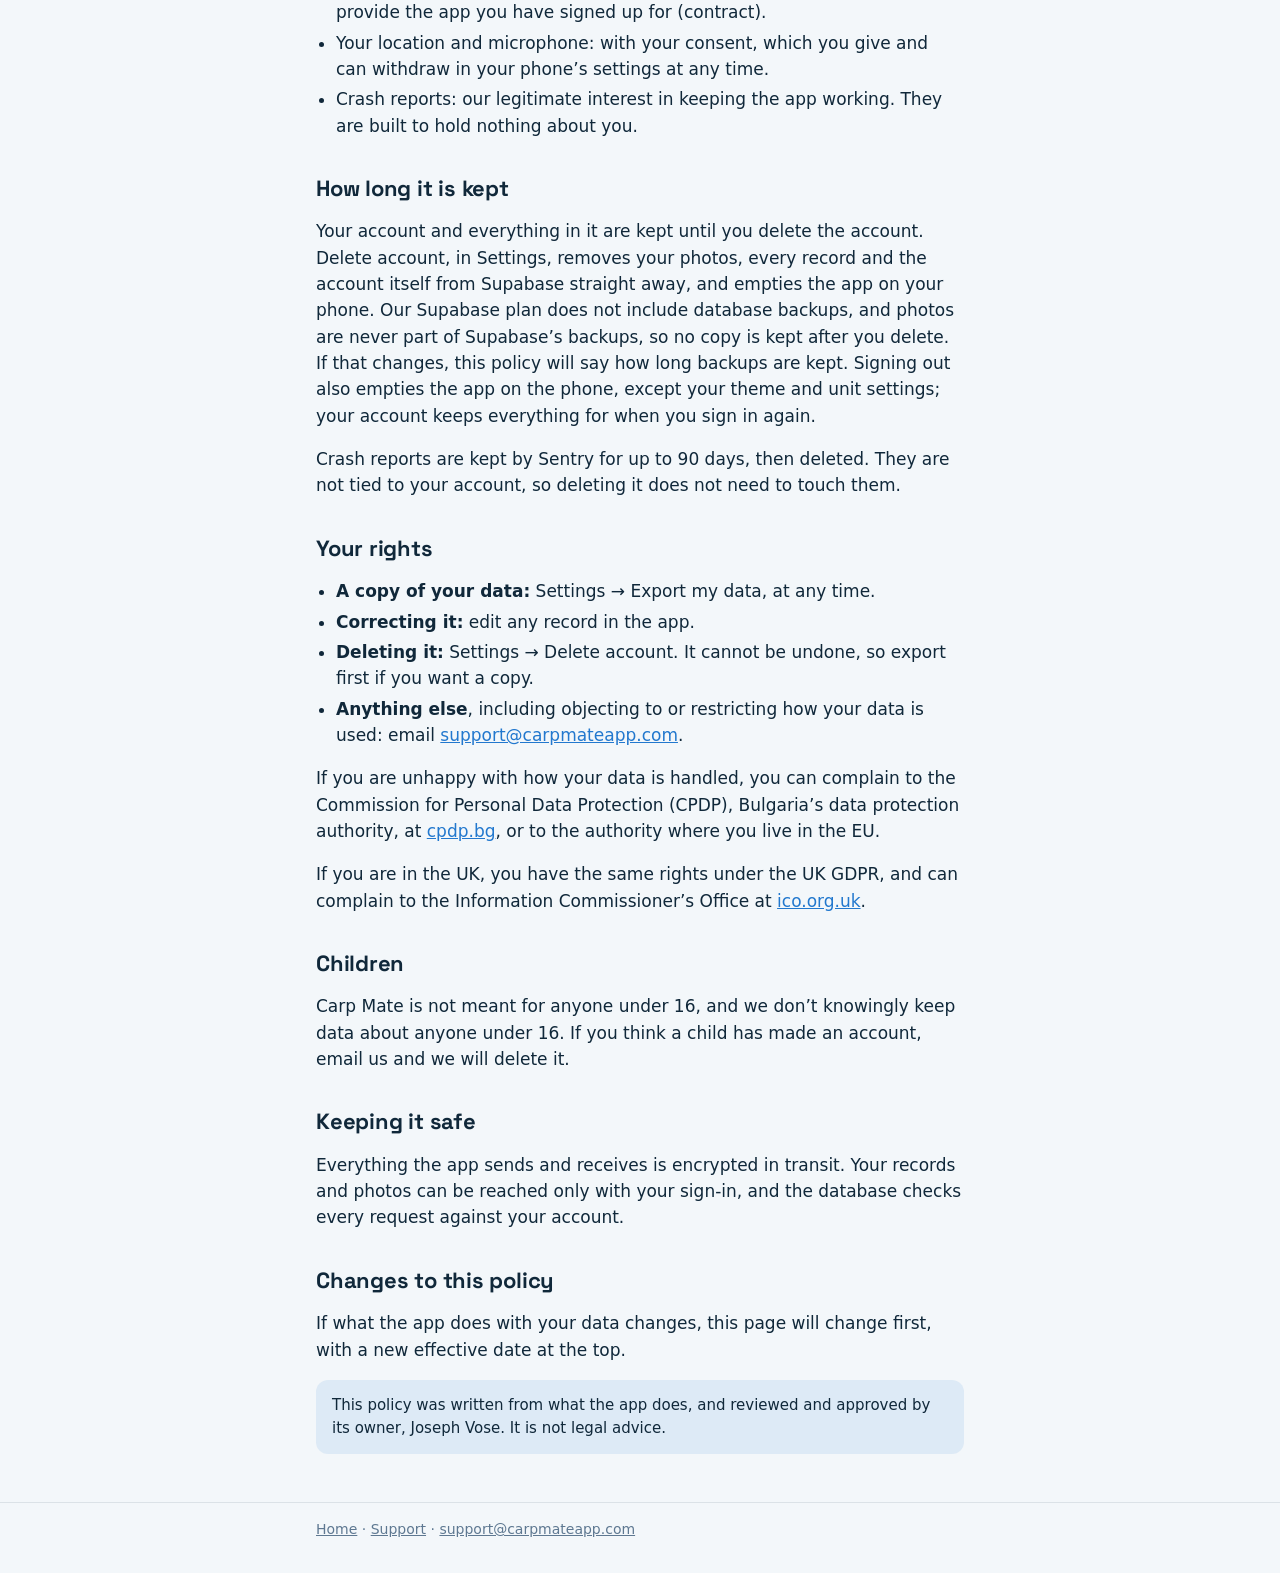
==== commit d1f670ce: "Privacy: crash reports through Sentry, what they hold and how long Sent to Sentry's EU region with n" ====
--- a/privacy/index.html
+++ b/privacy/index.html
@@ -36,6 +36,7 @@
           <li>Your account holds your email address, your password (stored scrambled) and your fishing records and photos. It is kept in the EU (Ireland), and only you can read it.</li>
           <li>Your phone’s location is used to show conditions where you are. It goes to the weather service, your phone’s place-name service and Google Maps, and into your account only when you start a session or save a water, peg or spot.</li>
           <li>No adverts, no analytics or tracking, no selling or sharing of your data, and none of it is used to train AI models.</li>
+          <li>If the app crashes, a short report with nothing about you in it goes to Sentry, in the EU (Germany), so the fault can be fixed.</li>
           <li>Export my data and Delete account, both in the app’s Settings, give you a copy of everything or remove it all.</li>
         </ul>
       </div>
@@ -116,6 +117,25 @@
         only used while the button is on, and only with your permission.
       </p>
 
+      <h2 id="crash-reports">Crash reports</h2>
+      <p>
+        If the app crashes, it sends a short report to our crash-reporting provider, Sentry, so we
+        can find and fix the fault. Nothing is sent unless the app crashes. A report holds only:
+      </p>
+      <ul>
+        <li>the error, with anything that could be about you taken out of its wording, and where in the app’s code it happened;</li>
+        <li>the app’s version and build;</li>
+        <li>whether the phone is an iPhone or an Android.</li>
+      </ul>
+      <p>
+        A report holds no email address, account id, location, notes, water names or photos, no
+        details of your phone beyond that, and no record of what you were doing. There is no screen
+        recording. Reports are stored in Sentry’s EU region (Frankfurt, Germany) and kept for up to
+        90 days under Sentry’s retention, then deleted. Sentry sees your phone’s internet (IP)
+        address when a report arrives, as any service does; the app tells it not to record that
+        address with the report.
+      </p>
+
       <h2>Your backup file</h2>
       <p>
         Export my data makes a single file containing all your records and photos. You choose where
@@ -127,7 +147,7 @@
       <h2>What we don’t do</h2>
       <ul>
         <li>No adverts.</li>
-        <li>No analytics, tracking or crash-reporting tools: the app contains none.</li>
+        <li>No analytics or tracking tools: the app contains none. Crash reports are described above, and say nothing about you.</li>
         <li>We don’t sell your data or share it with anyone beyond the services named here, and only for what is described here.</li>
         <li>We don’t use your data to train AI models, and don’t let others do so.</li>
         <li>We don’t look through your records. The only reason we would access an account is if you ask us to help with it.</li>
@@ -151,6 +171,11 @@
               <td>Weather, forecasts and place search</td>
             </tr>
             <tr>
+              <td><a href="https://sentry.io/privacy/">Sentry</a></td>
+              <td>Crash reports, which hold nothing about you (EU, Germany)</td>
+              <td>Finding and fixing crashes</td>
+            </tr>
+            <tr>
               <td><a href="https://policies.google.com/privacy">Google</a></td>
               <td>Map areas, water searches and pin positions; on Android, positions for place names and speech for dictation</td>
               <td>Maps, finding waters, place names, dictation</td>
@@ -174,6 +199,7 @@
       <ul>
         <li>Your account, records and photos, and the services that run the app: to provide the app you have signed up for (contract).</li>
         <li>Your location and microphone: with your consent, which you give and can withdraw in your phone’s settings at any time.</li>
+        <li>Crash reports: our legitimate interest in keeping the app working. They are built to hold nothing about you.</li>
       </ul>
 
       <h2>How long it is kept</h2>
@@ -186,6 +212,10 @@
         except your theme and unit settings; your account keeps everything for when you sign in
         again.
       </p>
+      <p>
+        Crash reports are kept by Sentry for up to 90 days, then deleted. They are not tied to your
+        account, so deleting it does not need to touch them.
+      </p>
 
       <h2>Your rights</h2>
       <ul>
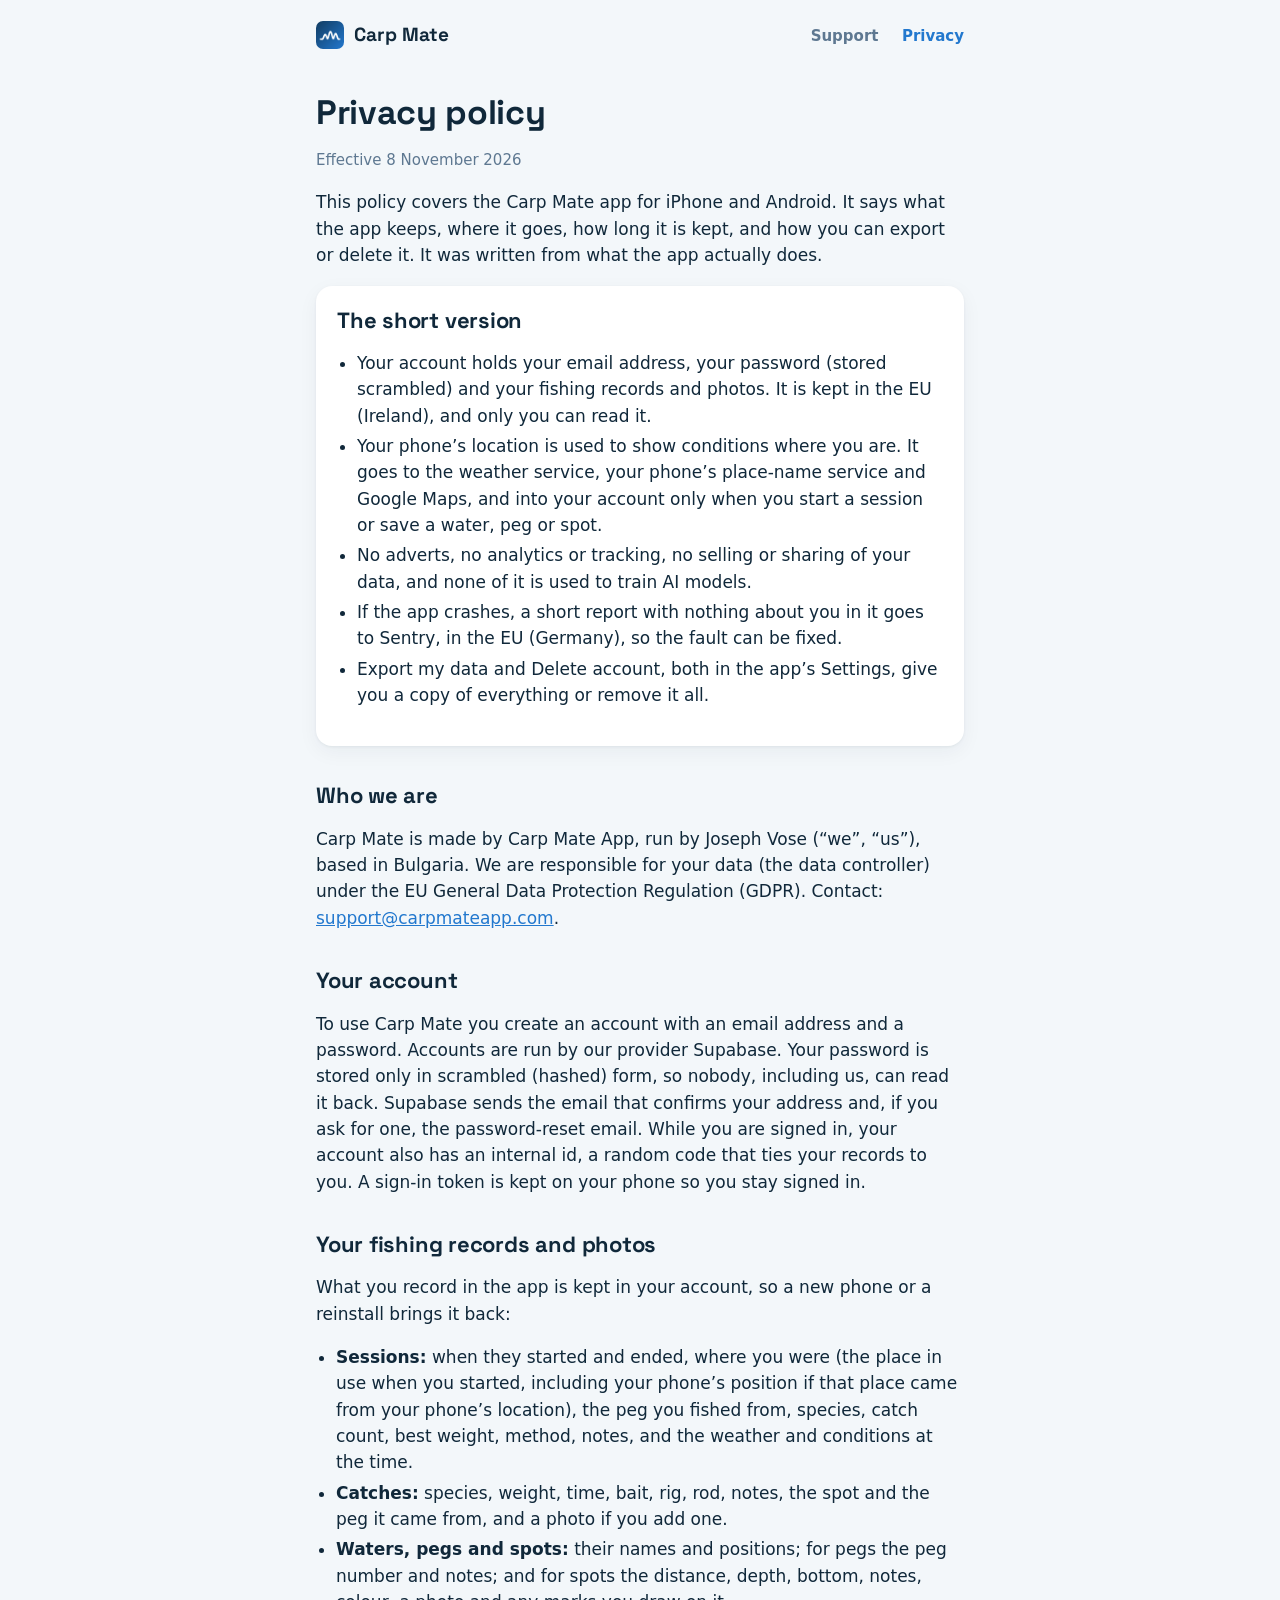
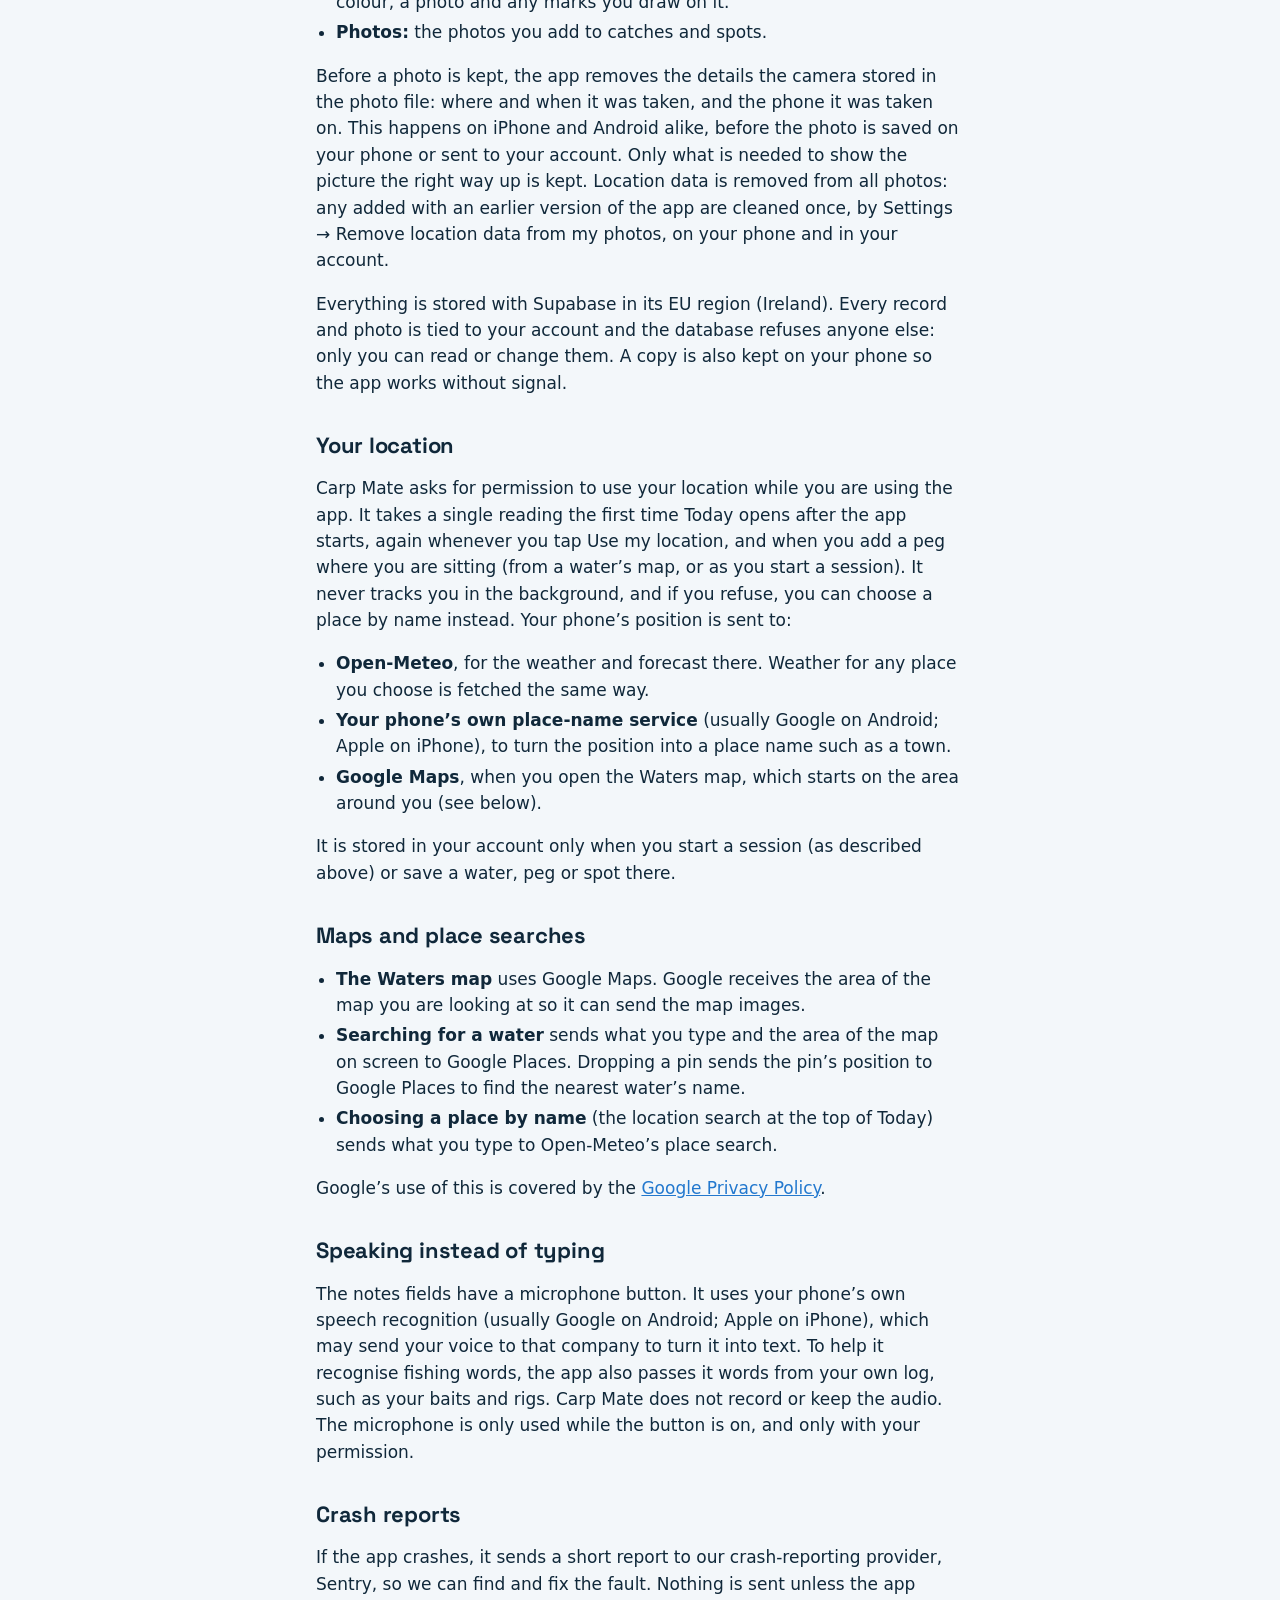
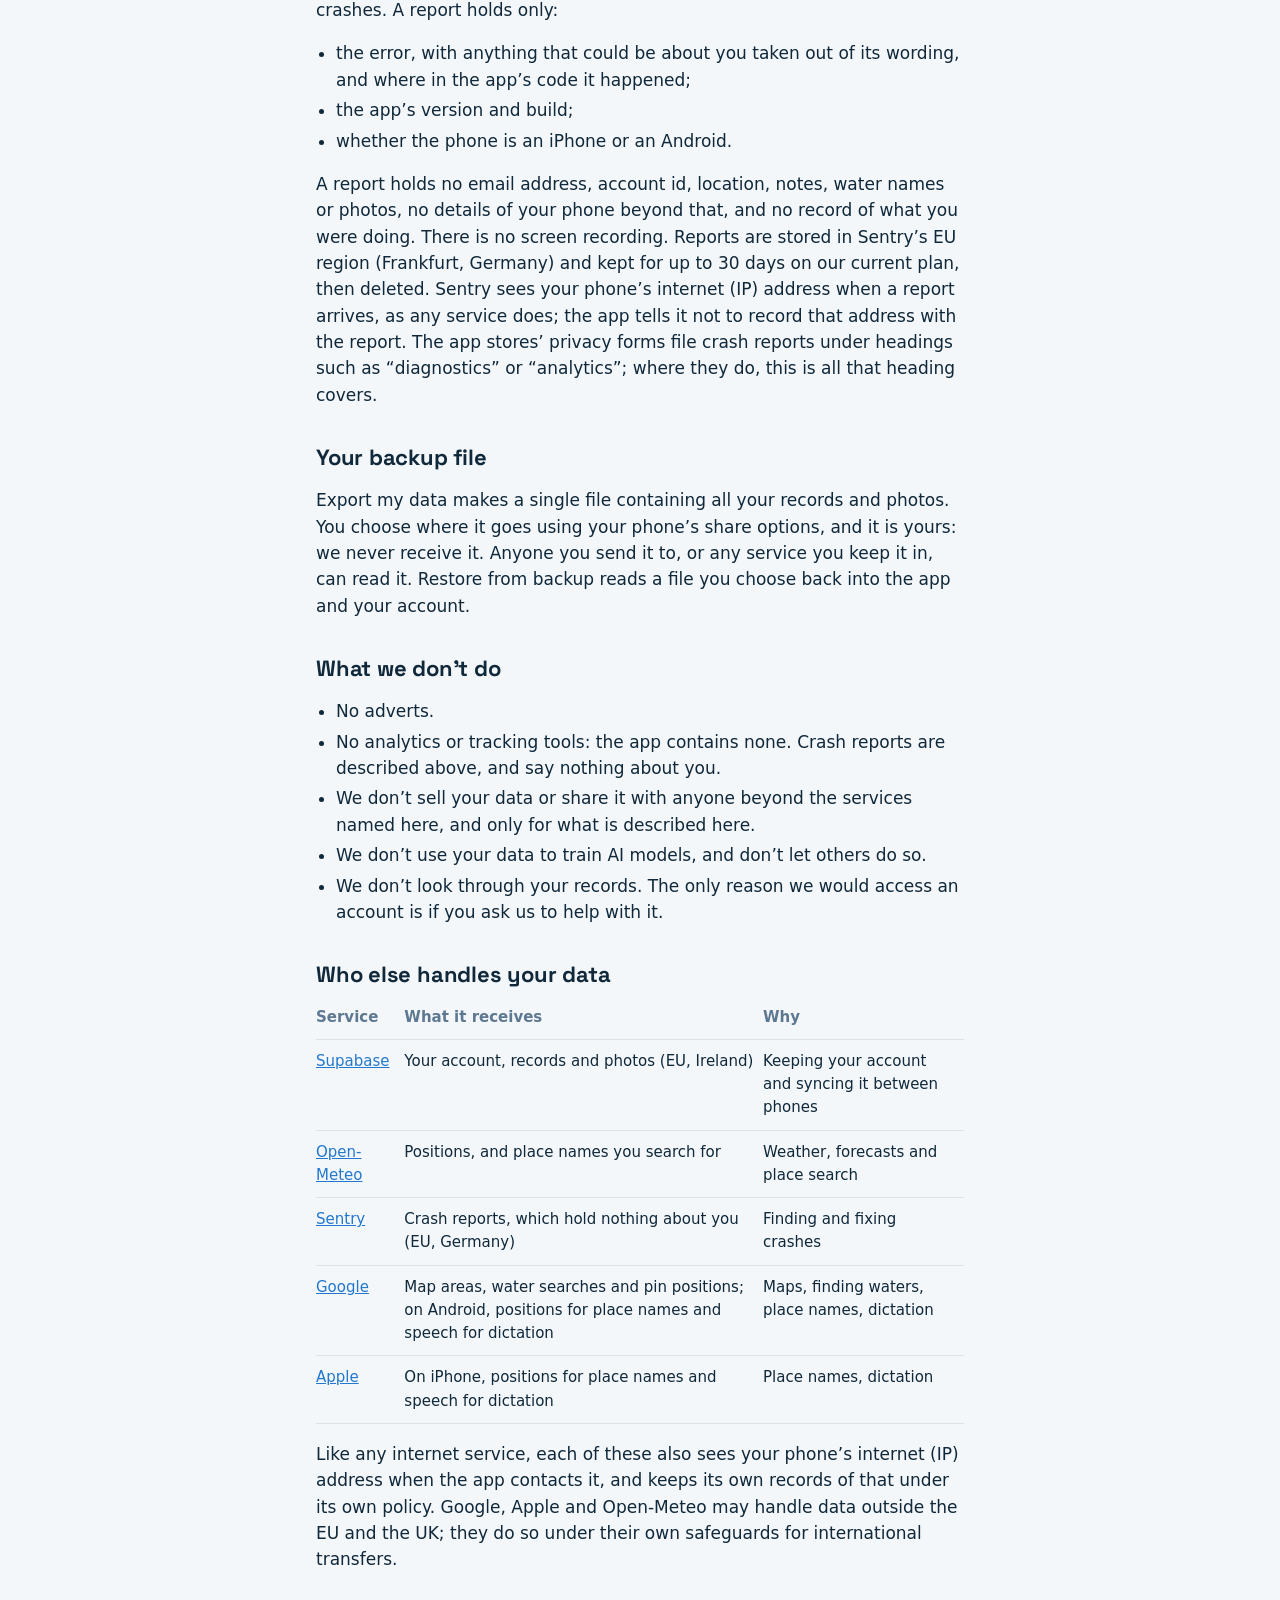
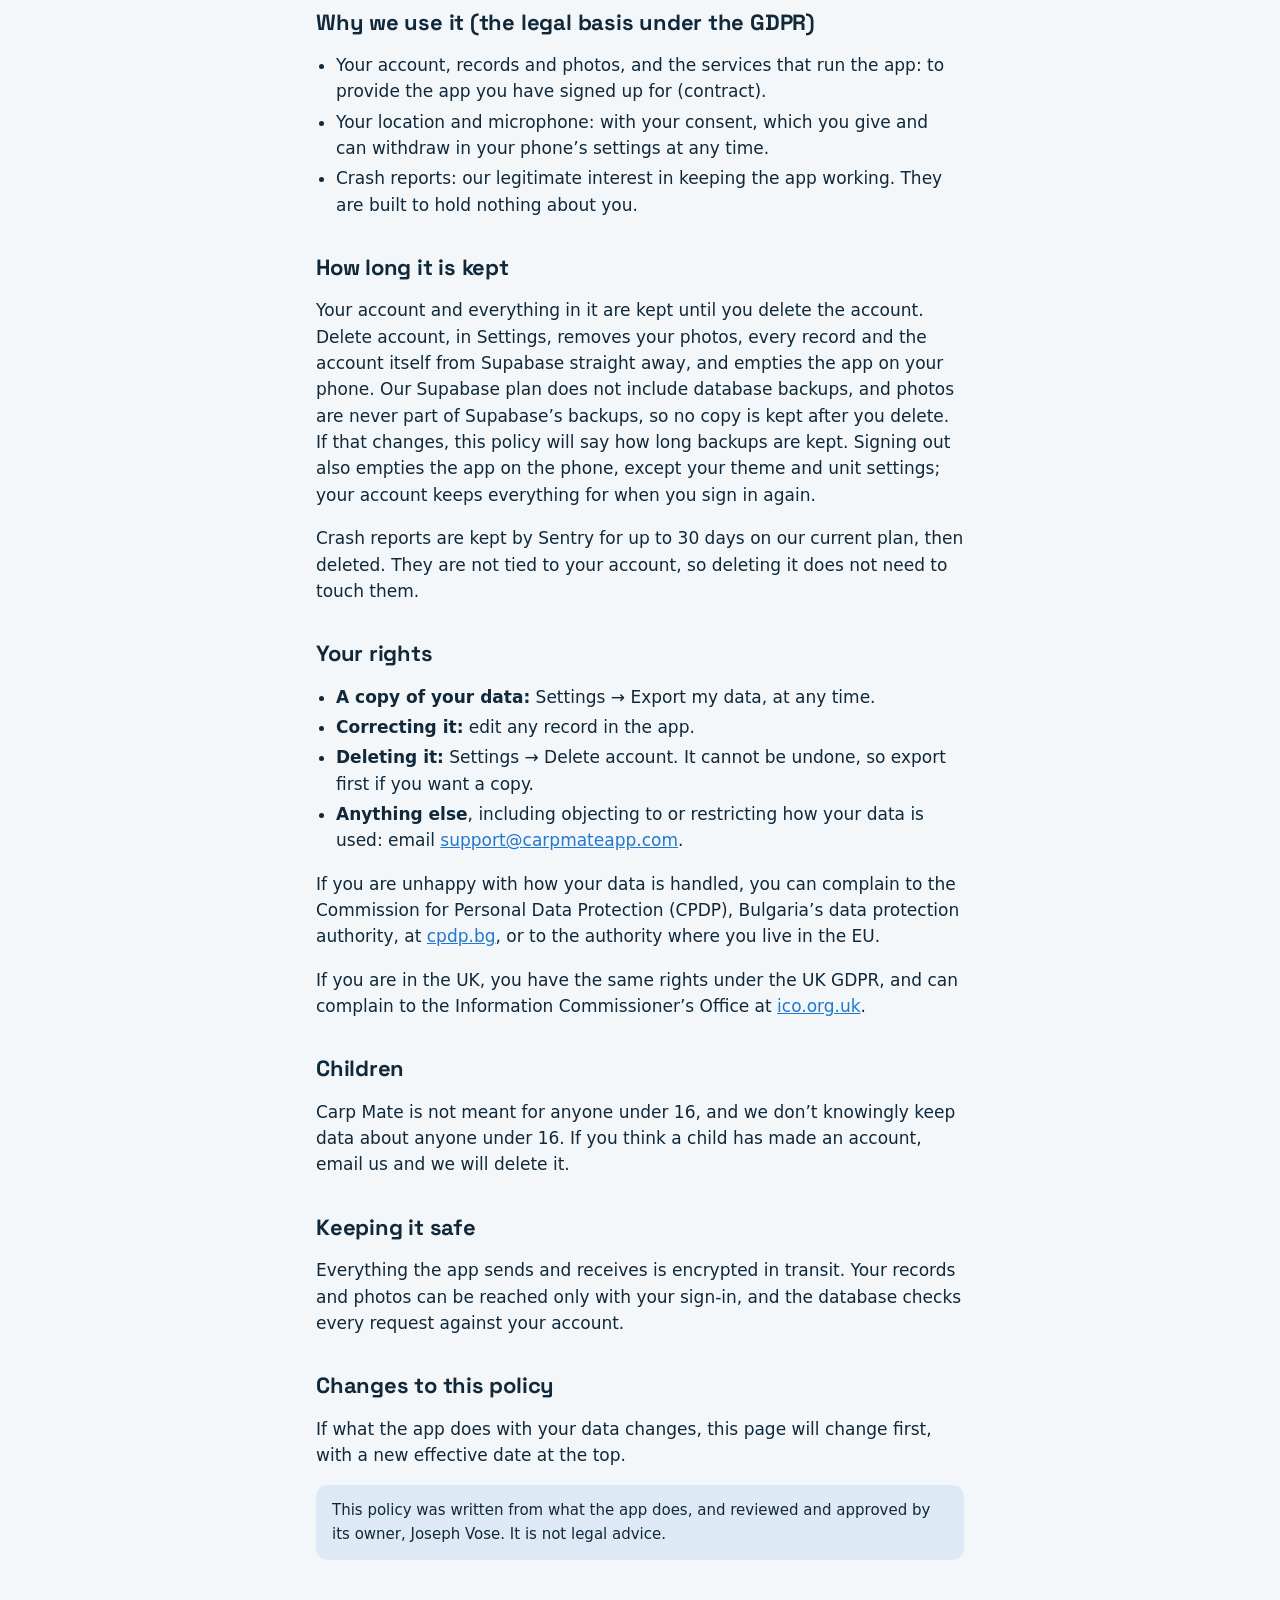
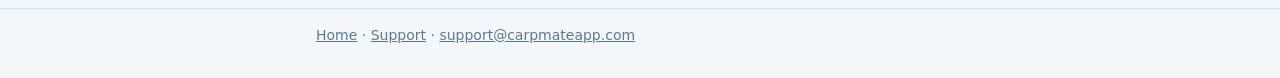
==== commit 8036a8dc: "Account deletion page for the stores; retention matches the Sentry plan Play needs a public page for" ====
--- a/privacy/index.html
+++ b/privacy/index.html
@@ -54,7 +54,8 @@
         To use Carp Mate you create an account with an email address and a password. Accounts are
         run by our provider Supabase. Your password is stored only in scrambled (hashed) form, so
         nobody, including us, can read it back. Supabase sends the email that confirms your address
-        and, if you ask for one, the password-reset email. While you are signed in, a sign-in token
+        and, if you ask for one, the password-reset email. While you are signed in, your account also
+        has an internal id, a random code that ties your records to you. A sign-in token
         is kept on your phone so you stay signed in.
       </p>
 
@@ -131,9 +132,10 @@
         A report holds no email address, account id, location, notes, water names or photos, no
         details of your phone beyond that, and no record of what you were doing. There is no screen
         recording. Reports are stored in Sentry’s EU region (Frankfurt, Germany) and kept for up to
-        90 days under Sentry’s retention, then deleted. Sentry sees your phone’s internet (IP)
+        30 days on our current plan, then deleted. Sentry sees your phone’s internet (IP)
         address when a report arrives, as any service does; the app tells it not to record that
-        address with the report.
+        address with the report. The app stores’ privacy forms file crash reports under headings such
+        as “diagnostics” or “analytics”; where they do, this is all that heading covers.
       </p>
 
       <h2>Your backup file</h2>
@@ -213,7 +215,7 @@
         again.
       </p>
       <p>
-        Crash reports are kept by Sentry for up to 90 days, then deleted. They are not tied to your
+        Crash reports are kept by Sentry for up to 30 days on our current plan, then deleted. They are not tied to your
         account, so deleting it does not need to touch them.
       </p>
 
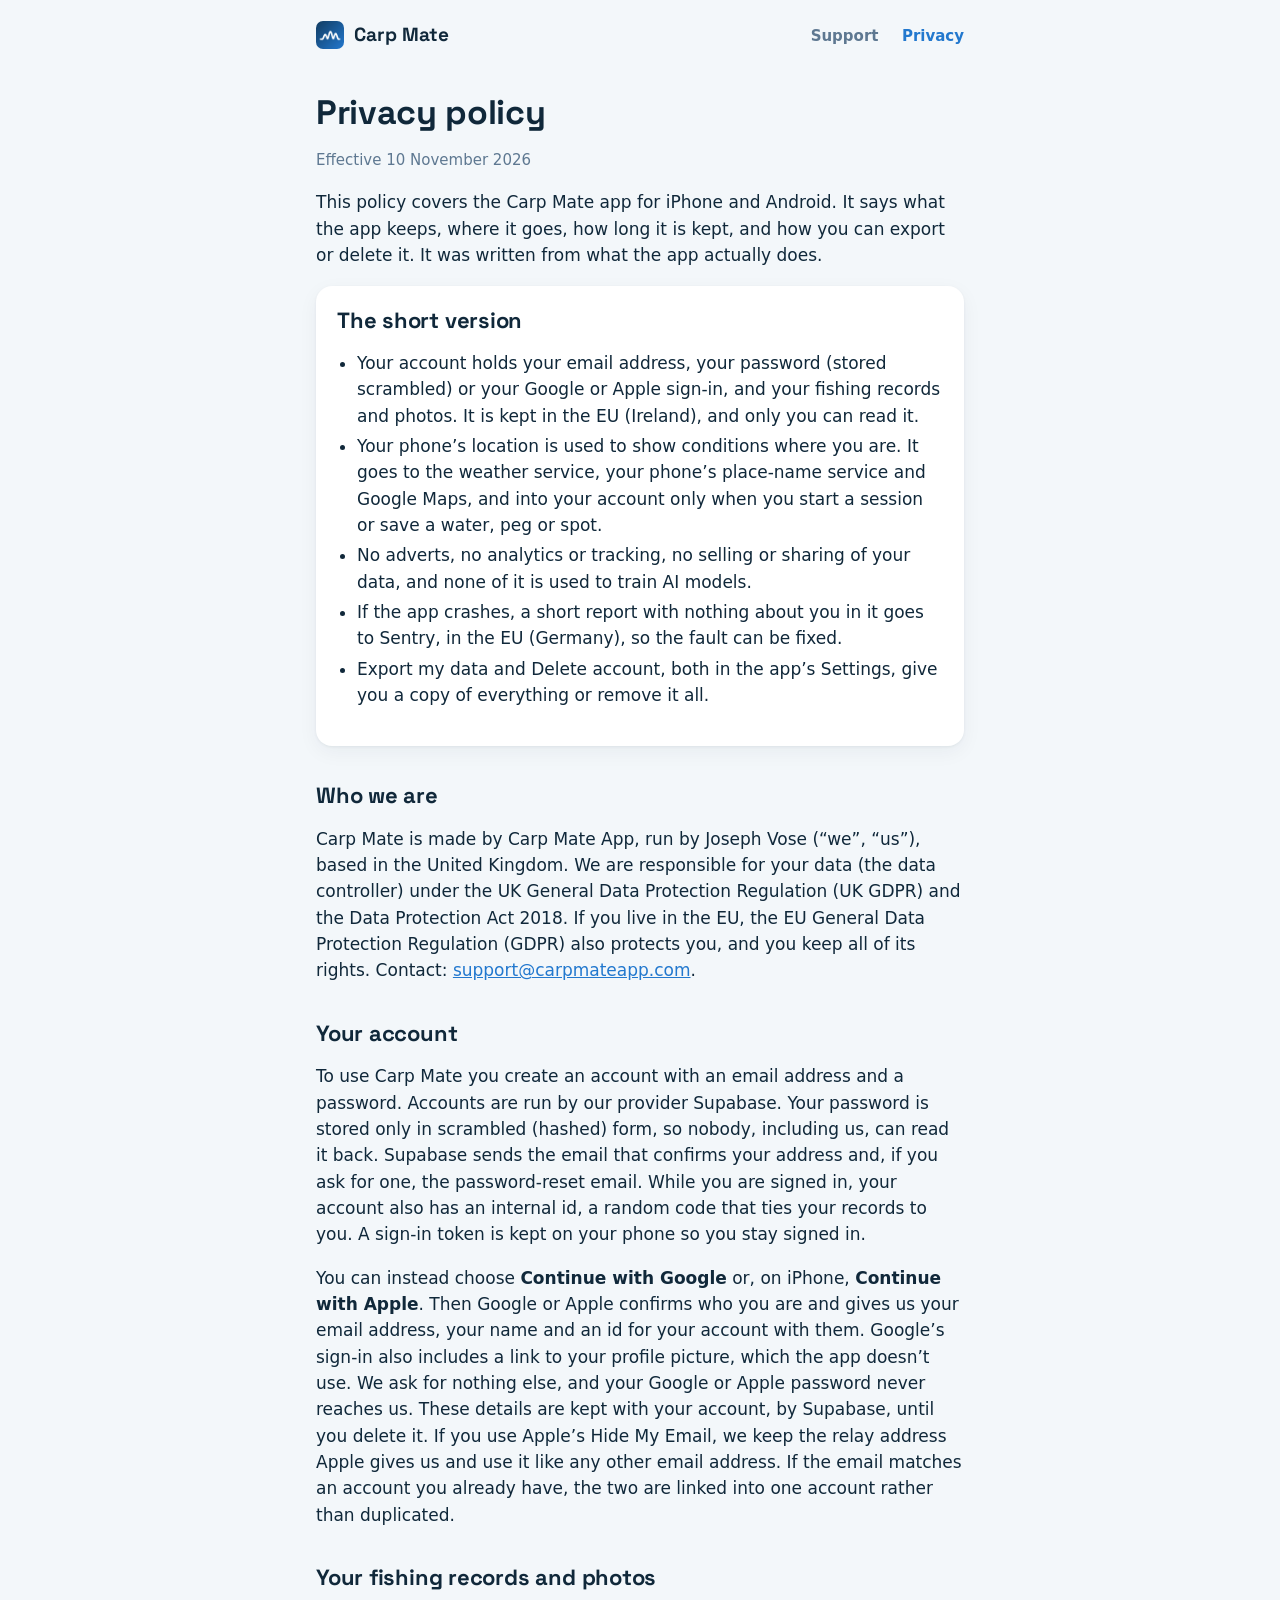
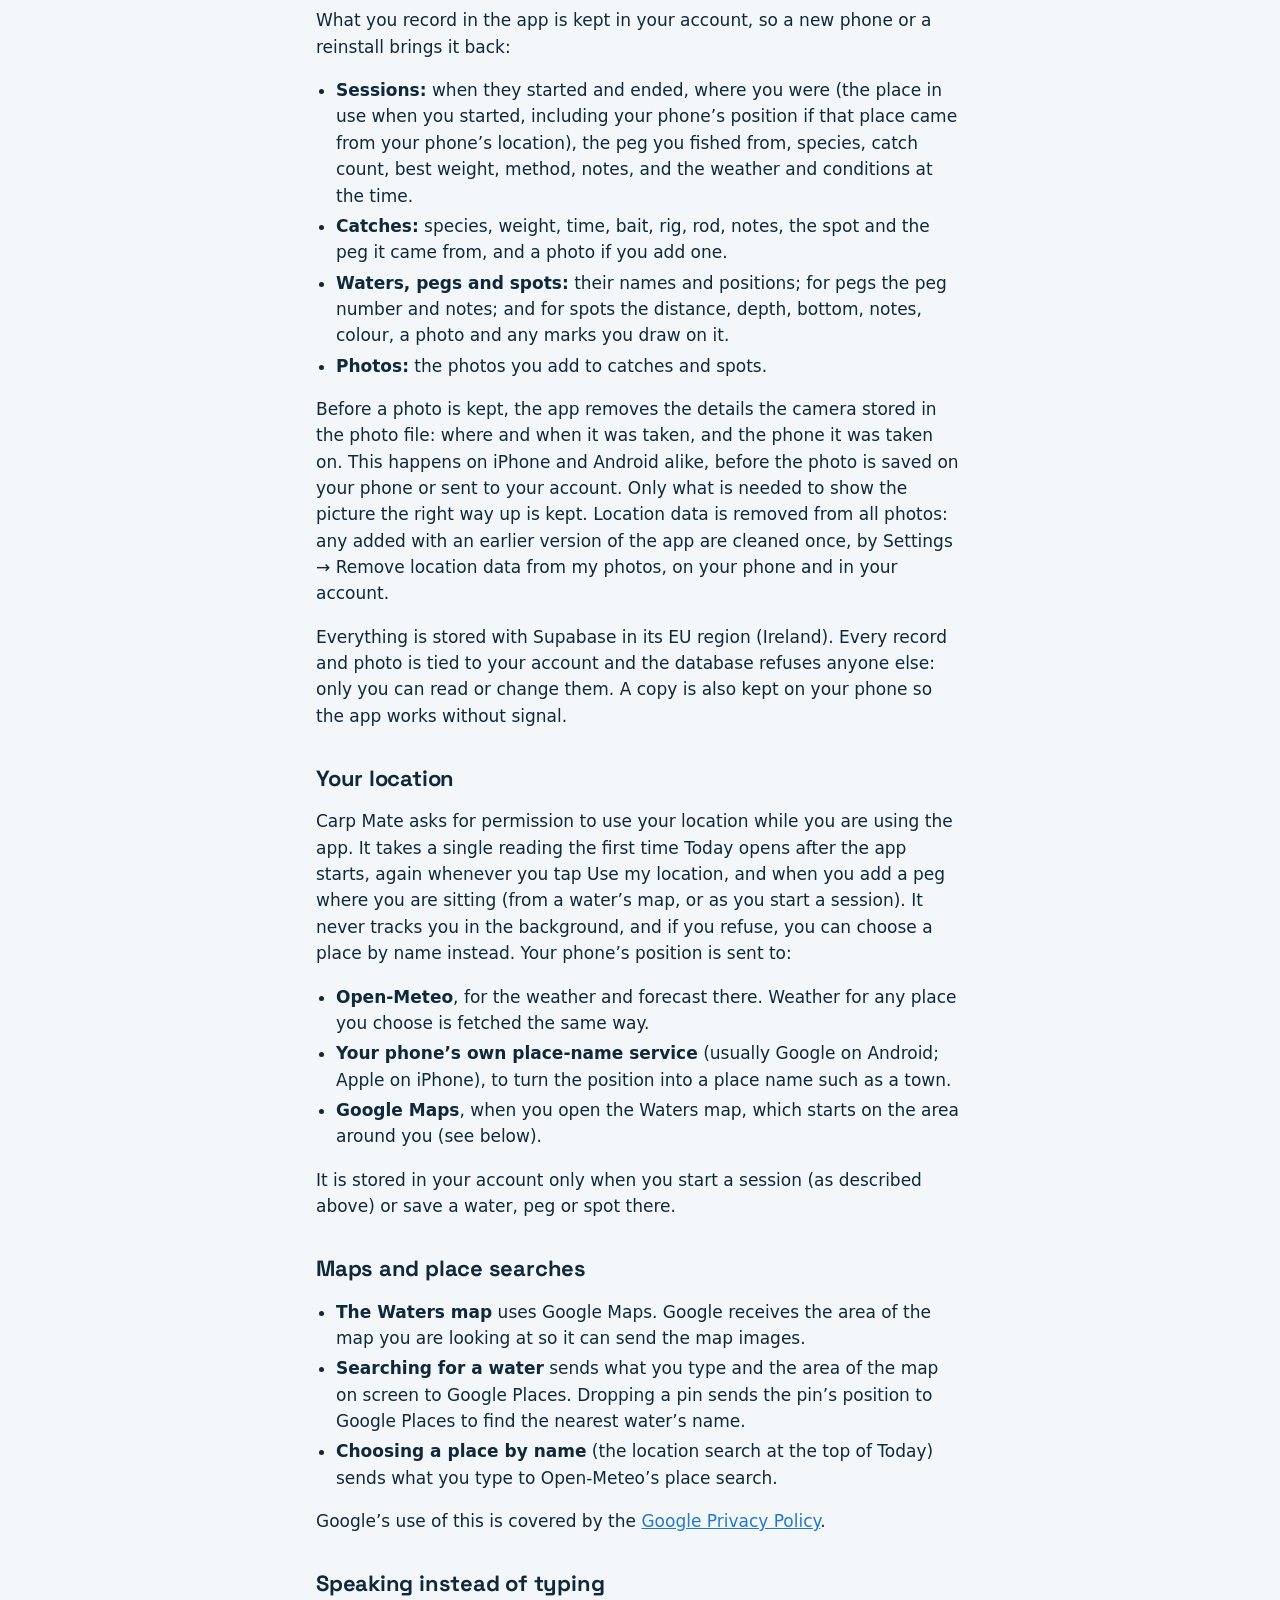
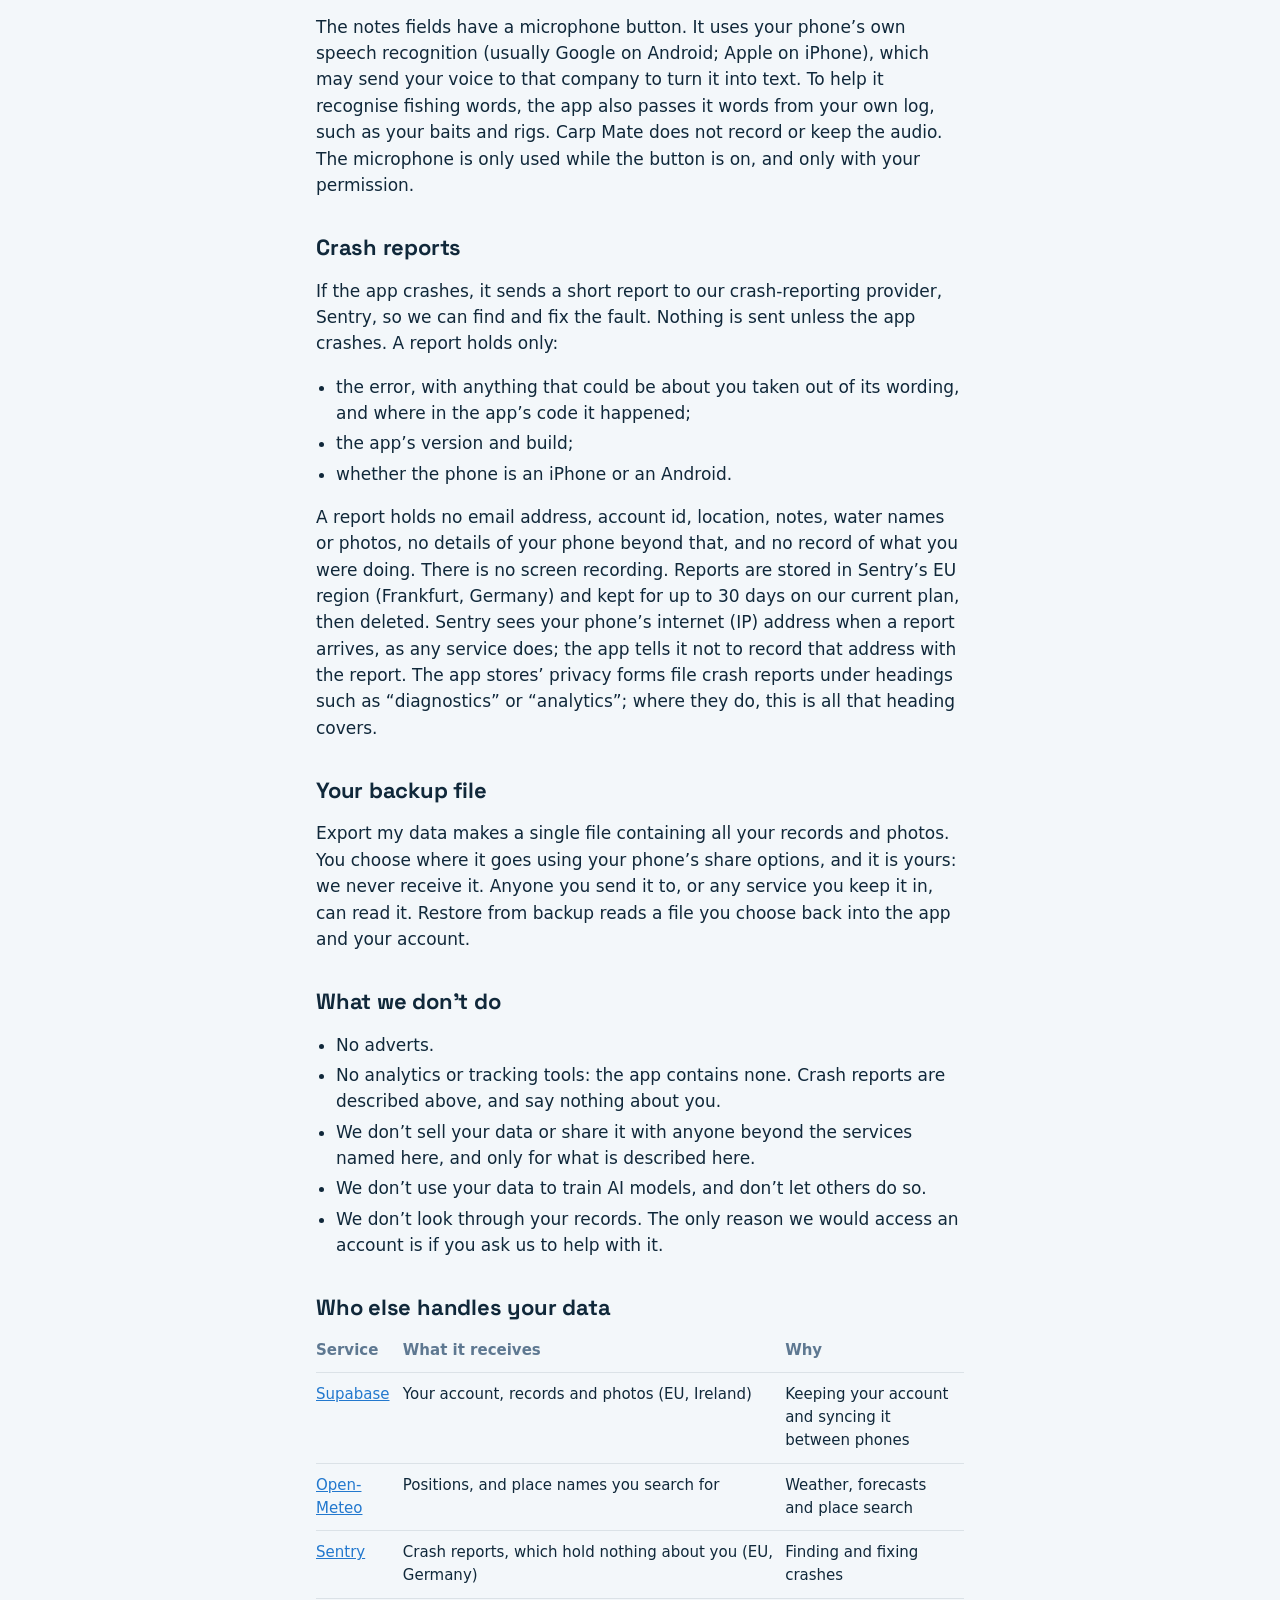
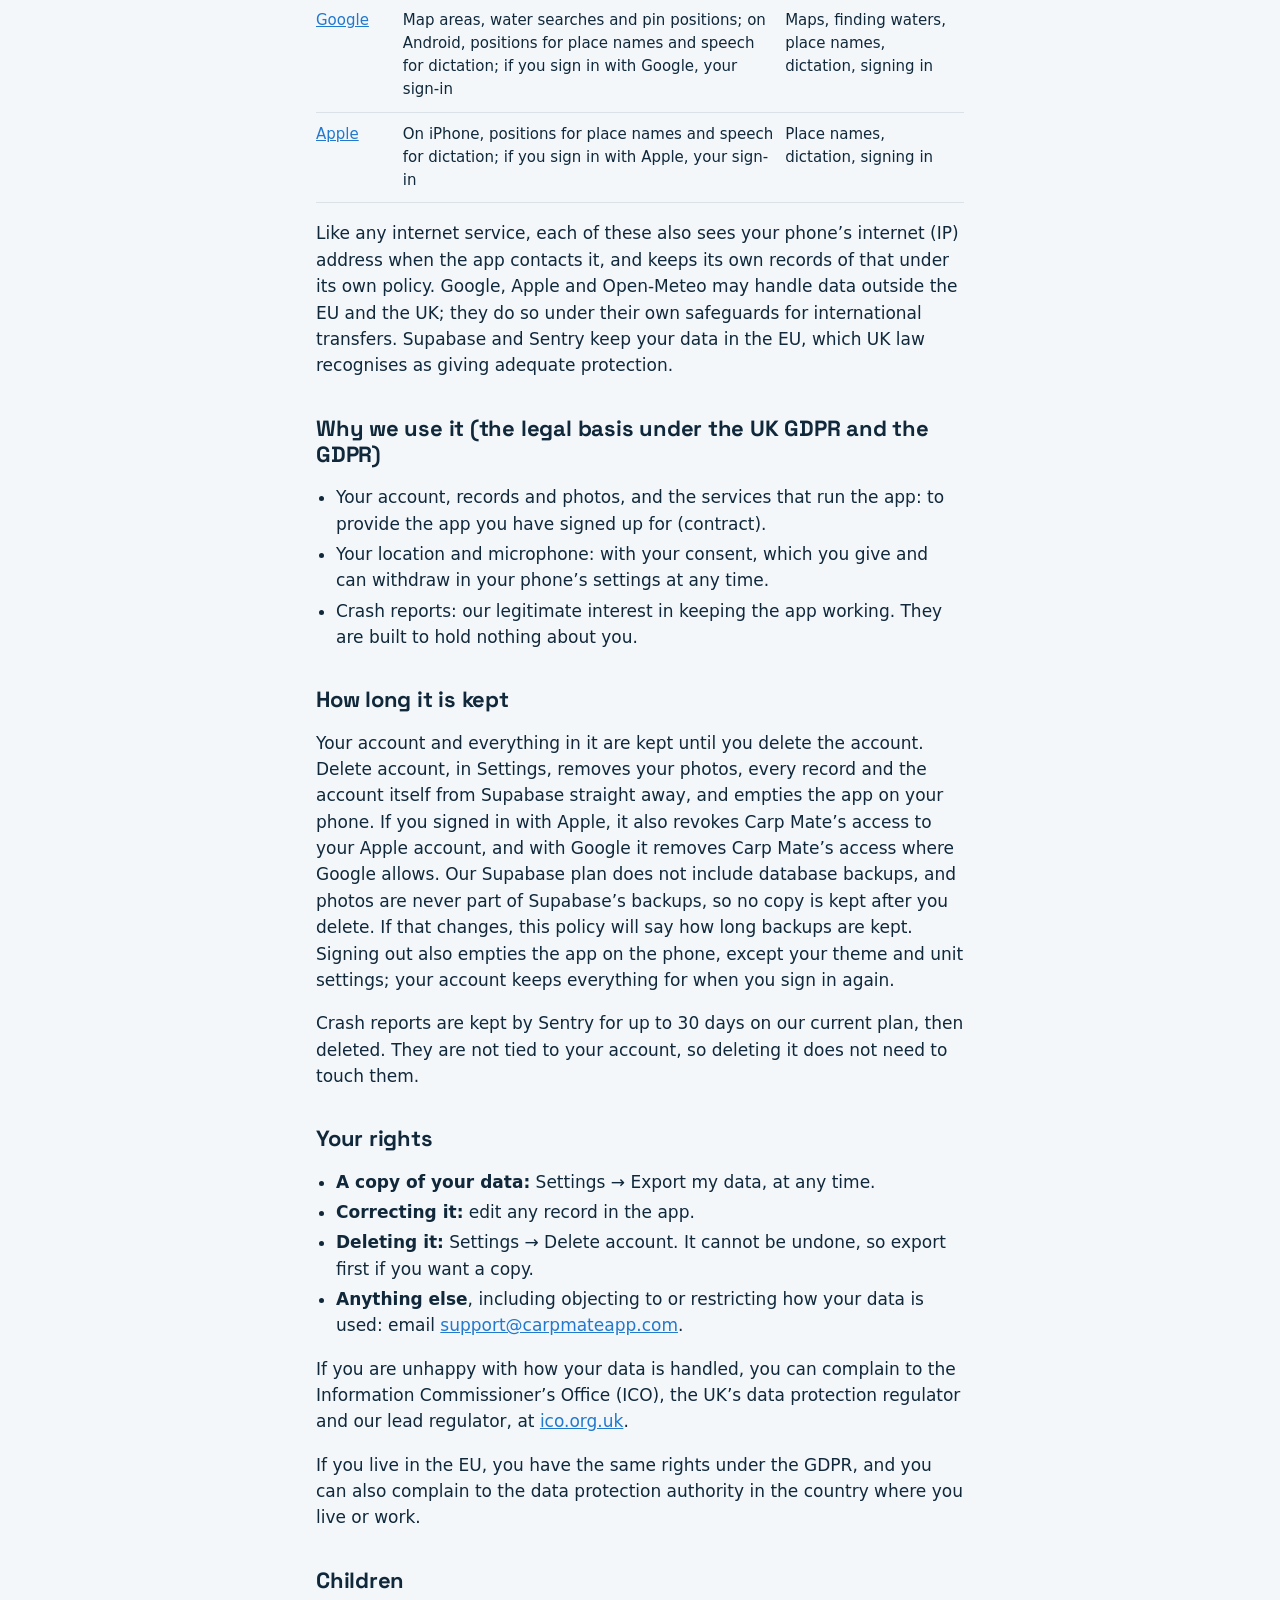
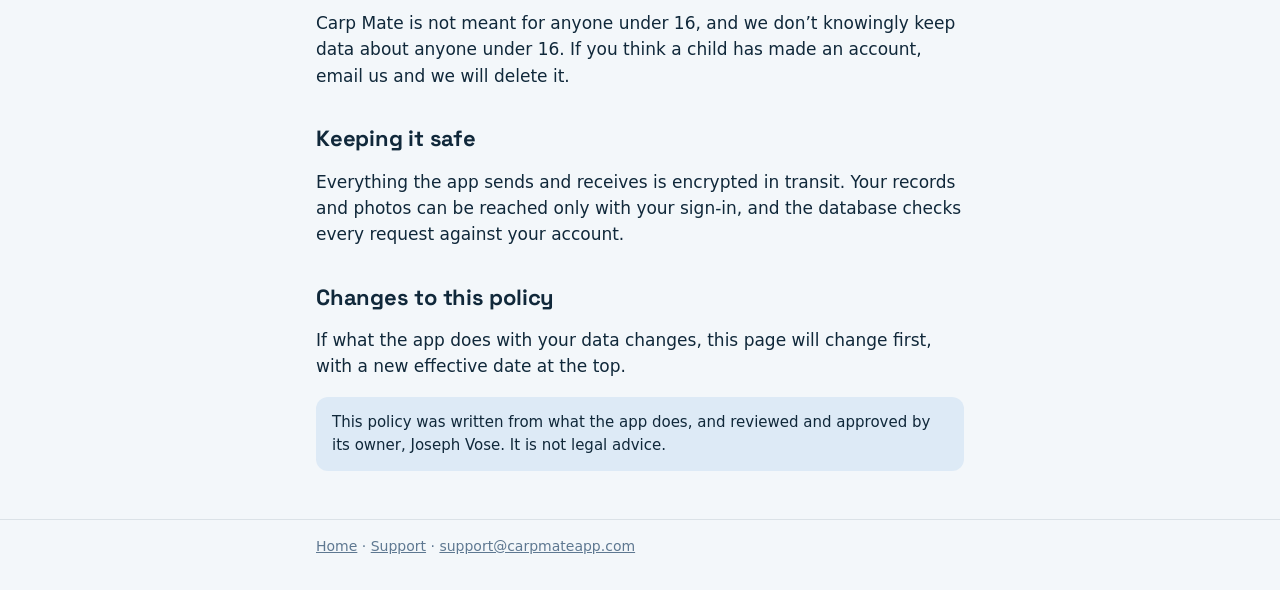
==== commit dc589e8c: "Controller in the United Kingdom, ICO lead regulator; Google and Apple sign-in Effective 10 November" ====
--- a/privacy/index.html
+++ b/privacy/index.html
@@ -22,7 +22,7 @@
 
     <main class="wrap">
       <h1>Privacy policy</h1>
-      <p class="meta">Effective 8 November 2026</p>
+      <p class="meta">Effective 10 November 2026</p>
 
       <p>
         This policy covers the Carp Mate app for iPhone and Android. It says what the app keeps,
@@ -33,7 +33,7 @@
       <div class="card">
         <h2 style="margin-top: 0">The short version</h2>
         <ul>
-          <li>Your account holds your email address, your password (stored scrambled) and your fishing records and photos. It is kept in the EU (Ireland), and only you can read it.</li>
+          <li>Your account holds your email address, your password (stored scrambled) or your Google or Apple sign-in, and your fishing records and photos. It is kept in the EU (Ireland), and only you can read it.</li>
           <li>Your phone’s location is used to show conditions where you are. It goes to the weather service, your phone’s place-name service and Google Maps, and into your account only when you start a session or save a water, peg or spot.</li>
           <li>No adverts, no analytics or tracking, no selling or sharing of your data, and none of it is used to train AI models.</li>
           <li>If the app crashes, a short report with nothing about you in it goes to Sentry, in the EU (Germany), so the fault can be fixed.</li>
@@ -43,9 +43,11 @@
 
       <h2>Who we are</h2>
       <p>
-        Carp Mate is made by Carp Mate App, run by Joseph Vose (“we”, “us”), based in
-        Bulgaria. We are responsible for your data (the data controller) under the EU General Data
-        Protection Regulation (GDPR). Contact:
+        Carp Mate is made by Carp Mate App, run by Joseph Vose (“we”, “us”), based in the United
+        Kingdom. We are responsible for your data (the data controller) under the UK General Data
+        Protection Regulation (UK GDPR) and the Data Protection Act 2018. If you live in the EU, the
+        EU General Data Protection Regulation (GDPR) also protects you, and you keep all of its
+        rights. Contact:
         <a href="mailto:support@carpmateapp.com">support@carpmateapp.com</a>.
       </p>
 
@@ -57,6 +59,16 @@
         and, if you ask for one, the password-reset email. While you are signed in, your account also
         has an internal id, a random code that ties your records to you. A sign-in token
         is kept on your phone so you stay signed in.
+      </p>
+      <p>
+        You can instead choose <strong>Continue with Google</strong> or, on iPhone,
+        <strong>Continue with Apple</strong>. Then Google or Apple confirms who you are and gives us
+        your email address, your name and an id for your account with them. Google’s sign-in also
+        includes a link to your profile picture, which the app doesn’t use. We ask for nothing else,
+        and your Google or Apple password never reaches us. These details are kept with your account,
+        by Supabase, until you delete it. If you use Apple’s Hide My Email, we keep the relay address
+        Apple gives us and use it like any other email address. If the email matches an account you
+        already have, the two are linked into one account rather than duplicated.
       </p>
 
       <h2>Your fishing records and photos</h2>
@@ -179,13 +191,13 @@
             </tr>
             <tr>
               <td><a href="https://policies.google.com/privacy">Google</a></td>
-              <td>Map areas, water searches and pin positions; on Android, positions for place names and speech for dictation</td>
-              <td>Maps, finding waters, place names, dictation</td>
+              <td>Map areas, water searches and pin positions; on Android, positions for place names and speech for dictation; if you sign in with Google, your sign-in</td>
+              <td>Maps, finding waters, place names, dictation, signing in</td>
             </tr>
             <tr>
               <td><a href="https://www.apple.com/legal/privacy/">Apple</a></td>
-              <td>On iPhone, positions for place names and speech for dictation</td>
-              <td>Place names, dictation</td>
+              <td>On iPhone, positions for place names and speech for dictation; if you sign in with Apple, your sign-in</td>
+              <td>Place names, dictation, signing in</td>
             </tr>
           </tbody>
         </table>
@@ -194,10 +206,11 @@
         Like any internet service, each of these also sees your phone’s internet (IP) address when the
         app contacts it, and keeps its own records of that under its own policy. Google, Apple and
         Open-Meteo may handle data outside the EU and the UK; they do so under their own safeguards
-        for international transfers.
-      </p>
-
-      <h2>Why we use it (the legal basis under the GDPR)</h2>
+        for international transfers. Supabase and Sentry keep your data in the EU, which UK law
+        recognises as giving adequate protection.
+      </p>
+
+      <h2>Why we use it (the legal basis under the UK GDPR and the GDPR)</h2>
       <ul>
         <li>Your account, records and photos, and the services that run the app: to provide the app you have signed up for (contract).</li>
         <li>Your location and microphone: with your consent, which you give and can withdraw in your phone’s settings at any time.</li>
@@ -208,7 +221,9 @@
       <p>
         Your account and everything in it are kept until you delete the account. Delete account, in
         Settings, removes your photos, every record and the account itself from Supabase straight
-        away, and empties the app on your phone. Our Supabase plan does not include database
+        away, and empties the app on your phone. If you signed in with Apple, it also revokes Carp
+        Mate’s access to your Apple account, and with Google it removes Carp Mate’s access where
+        Google allows. Our Supabase plan does not include database
         backups, and photos are never part of Supabase’s backups, so no copy is kept after you
         delete. If that changes, this policy will say how long backups are kept. Signing out also empties the app on the phone,
         except your theme and unit settings; your account keeps everything for when you sign in
@@ -227,14 +242,13 @@
         <li><strong>Anything else</strong>, including objecting to or restricting how your data is used: email <a href="mailto:support@carpmateapp.com">support@carpmateapp.com</a>.</li>
       </ul>
       <p>
-        If you are unhappy with how your data is handled, you can complain to the Commission for
-        Personal Data Protection (CPDP), Bulgaria’s data protection authority, at
-        <a href="https://cpdp.bg/">cpdp.bg</a>, or to the authority where you live in the EU.
-      </p>
-      <p>
-        If you are in the UK, you have the same rights under the UK GDPR, and can complain to the
-        Information Commissioner’s Office at
+        If you are unhappy with how your data is handled, you can complain to the Information
+        Commissioner’s Office (ICO), the UK’s data protection regulator and our lead regulator, at
         <a href="https://ico.org.uk/make-a-complaint/">ico.org.uk</a>.
+      </p>
+      <p>
+        If you live in the EU, you have the same rights under the GDPR, and you can also complain to
+        the data protection authority in the country where you live or work.
       </p>
 
       <h2>Children</h2>
